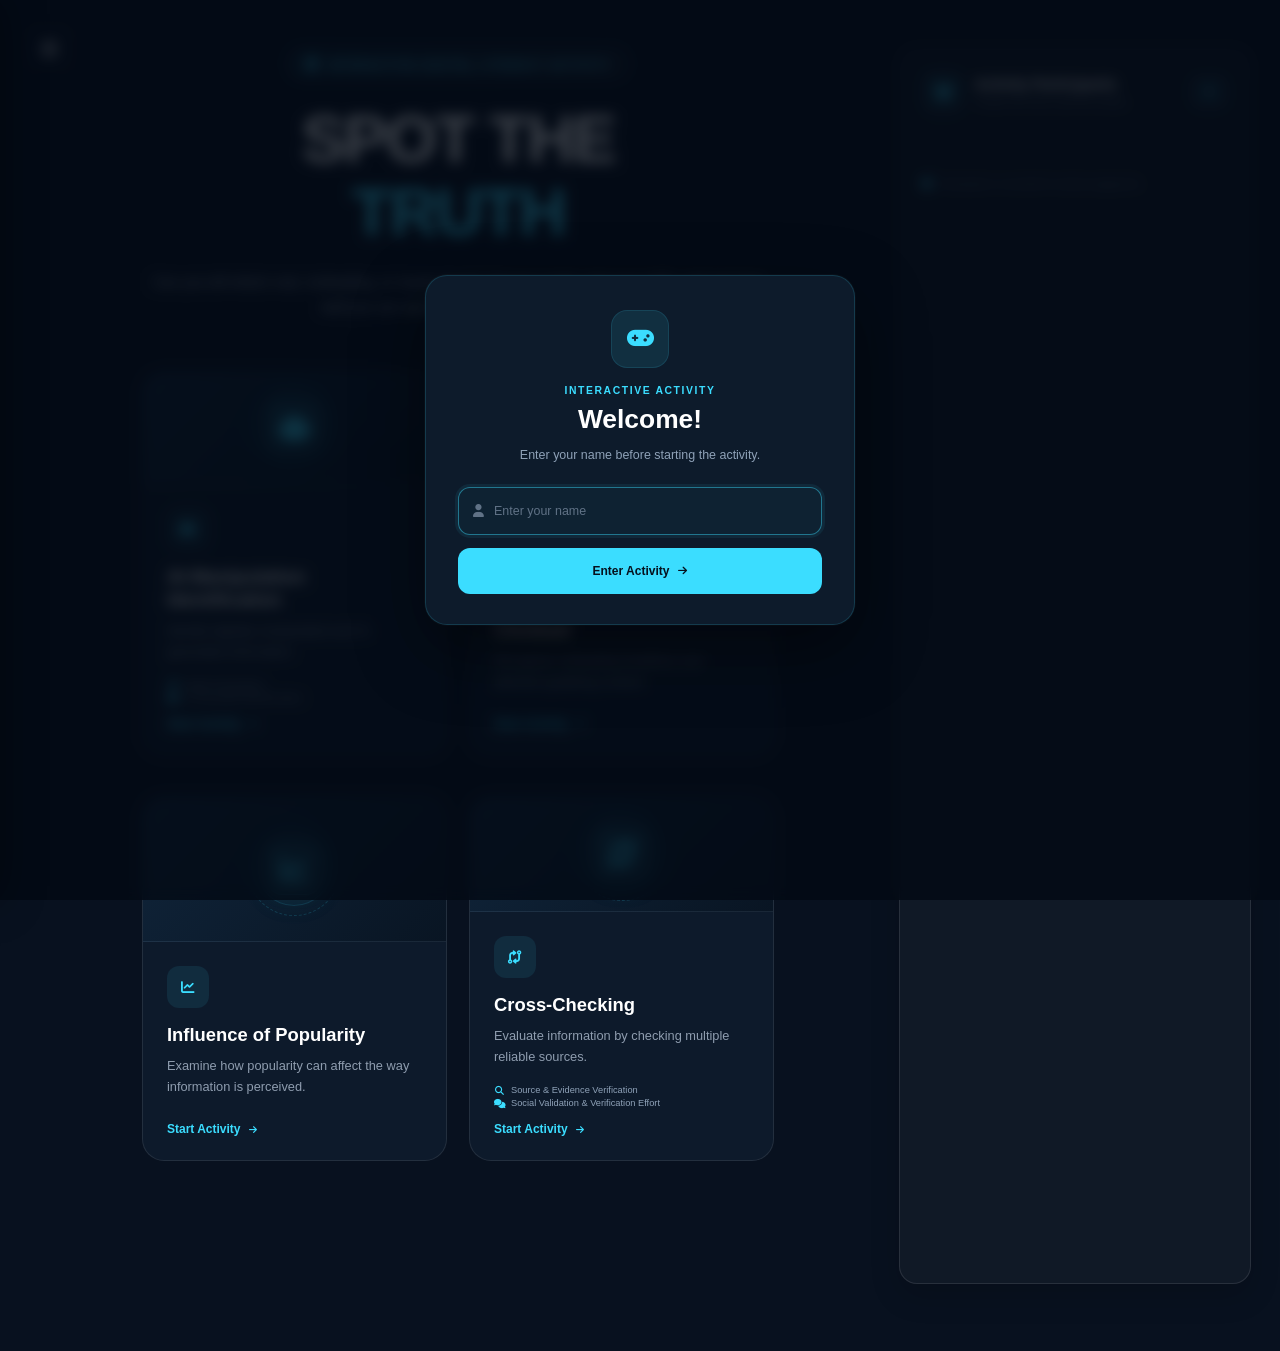
==== activity/act.html @ 18f83ac5 "response-act" ====
<!DOCTYPE html>
<html lang="en">

<head>

    <meta charset="UTF-8">

    <meta name="viewport" content="width=device-width, initial-scale=1.0">

    <title>Interactive Activities | Digital Literacy Hub</title>

    <!-- FONT AWESOME -->
    <link
        rel="stylesheet"
        href="https://cdnjs.cloudflare.com/ajax/libs/font-awesome/6.5.2/css/all.min.css"
    >

    <!-- ACTIVITY CSS -->
    <link rel="stylesheet" href="act.css">

</head>

<!-- HAMBURGER MENU BUTTON -->
<button

    class="floating-menu-btn"
    id="floatingMenuBtn"
    aria-label="Open navigation"
    type="button"
>
    <i class="fa-solid fa-bars"></i>
    
</button>

<div class="nav-overlay" id="navOverlay"></div>

<aside class="floating-nav" id="floatingNav">

    <div class="floating-nav-header">
        <div class="floating-nav-title">
            <i class="fa-solid fa-gamepad"></i>
            <span>Activity Menu</span>
        </div>

        <button class="floating-nav-close" id="floatingNavClose" aria-label="Close navigation">
            <i class="fa-solid fa-xmark"></i>
        </button>
    </div>

    <nav class="floating-nav-links">

        <a href="../index.html" class="floating-nav-item">
            <i class="fa-solid fa-house"></i>
            <span>Home</span>
        </a>

        <a href="../read & learn/rnl.html" class="floating-nav-item">
            <i class="fa-solid fa-book-open"></i>
            <span>Read &amp; Learn</span>
        </a>

        <a href="act.html" class="floating-nav-item active">
            <i class="fa-solid fa-gamepad"></i>
            <span>Activities</span>
        </a>

        <a href="../fact-check/fact.html" class="floating-nav-item">
            <i class="fa-solid fa-magnifying-glass"></i>
            <span>Fact Check</span>
        </a>

    </nav>

</aside>

<body>

    <!-- =====================================================
         ACTIVITY APP
    ====================================================== -->

    <main class="activity-app">


        <!-- =================================================
             OVERVIEW / TOPIC SELECTION
        ================================================== -->

        <section
            class="activity-screen overview-screen active"
            id="home"
        >

            <div class="overview-layout">


                <!-- =================================================
                     LEFT SIDE — ACTIVITY CONTENT
                ================================================== -->

                <div class="overview-content">


                    <!-- ACTIVITY BADGE -->

                    <div class="activity-badge">

                        <i class="fa-solid fa-bullseye"></i>

                        INTERACTIVE DIGITAL LITERACY ACTIVITY

                    </div>



                    <!-- TITLE -->

                    <h1>

                        SPOT THE
                        <span>TRUTH</span>

                    </h1>



                    <!-- DESCRIPTION -->

                    <p class="overview-description">

                        Can you tell what's real, misleading, or
                        manipulated? Choose a topic, test your skills,
                        and see how well you can spot misleading
                        digital content.

                    </p>


<!-- =================================================
     TOPIC CARDS
================================================== -->

<div class="topic-grid">


    <!-- =================================================
         AI — WITH TWO SUBTOPICS
    ================================================== -->

    <button
        class="topic-card"
        data-topic="ai"
        type="button"
    >

        <div class="topic-image">

            <i class="fa-solid fa-robot topic-main-icon"></i>

        </div>


        <div class="topic-card-content">


            <div class="topic-icon">

                <i class="fa-solid fa-robot"></i>

            </div>


            <h2>

                AI-Manipulation
                Identification

            </h2>


            <p>

                Identify digitally manipulated
                and AI-generated information.

            </p>


            <!-- AI SUBTOPICS -->

            <div class="topic-subtopics">

                <span>

                    <i class="fa-solid fa-wand-magic-sparkles"></i>

                    Digital Manipulation

                </span>


                <span>

                    <i class="fa-solid fa-robot"></i>

                    AI-Generated Misinformation

                </span>

            </div>


            <span class="start-topic">

                Start Activity

                <i class="fa-solid fa-arrow-right"></i>

            </span>


        </div>

    </button>



    <!-- =================================================
         CLICKBAIT
    ================================================== -->

    <button
        class="topic-card"
        data-topic="clickbait"
        type="button"
    >

        <div class="topic-image">

            <i class="fa-solid fa-bullhorn topic-main-icon"></i>

        </div>


        <div class="topic-card-content">


            <div class="topic-icon">

                <i class="fa-solid fa-bullhorn"></i>

            </div>


            <h2>

                Clickbait

            </h2>


            <p>

                Recognize misleading headlines
                and attention-grabbing content.

            </p>


            <span class="start-topic">

                Start Activity

                <i class="fa-solid fa-arrow-right"></i>

            </span>


        </div>

    </button>



    <!-- =================================================
         INFLUENCE OF POPULARITY
    ================================================== -->

    <button
        class="topic-card"
        data-topic="popularity"
        type="button"
    >

        <div class="topic-image">

            <i class="fa-solid fa-chart-line topic-main-icon"></i>

        </div>


        <div class="topic-card-content">


            <div class="topic-icon">

                <i class="fa-solid fa-chart-line"></i>

            </div>


            <h2>

                Influence of Popularity

            </h2>


            <p>

                Examine how popularity can affect
                the way information is perceived.

            </p>


            <span class="start-topic">

                Start Activity

                <i class="fa-solid fa-arrow-right"></i>

            </span>


        </div>

    </button>



    <!-- =================================================
         CROSS-CHECKING
    ================================================== -->

    <button
        class="topic-card"
        data-topic="cross"
        type="button"
    >

        <div class="topic-image">

            <i class="fa-solid fa-code-compare topic-main-icon"></i>

        </div>


        <div class="topic-card-content">


            <div class="topic-icon">

                <i class="fa-solid fa-code-compare"></i>

            </div>


            <h2>

                Cross-Checking

            </h2>


            <p>

                Evaluate information by checking
                multiple reliable sources.

            </p>

            <!-- CROSS-CHECKING SUBTOPICS -->

             <div class="topic-subtopics">

            <span>

             <i class="fa-solid fa-magnifying-glass"></i>

             Source & Evidence Verification

            </span>

    <span>

        <i class="fa-solid fa-comments"></i>

        Social Validation & Verification Effort

    </span>

</div>


            <span class="start-topic">

                Start Activity

                <i class="fa-solid fa-arrow-right"></i>

            </span>


        </div>

    </button>


</div>

</div>



                <!-- =================================================
                     RIGHT SIDE — ACTIVITY PARTICIPANTS
                ================================================== -->

                <aside class="participants-panel">


                    <!-- PANEL HEADER -->

                    <div class="participants-header">


                        <div class="participants-title">


                            <div class="participants-icon">

                                <i class="fa-solid fa-users"></i>

                            </div>


                            <div>

                                <h2>

                                    Activity Participants

                                </h2>


                                <p>

                                    People who have used this activity

                                </p>

                            </div>


                        </div>



                        <!-- PARTICIPANT COUNT -->

                        <span
                            class="participants-count"
                            id="participantCount"
                        >

                            0

                        </span>


                    </div>



                    <!-- =================================================
                         PARTICIPANT LIST
                    ================================================== -->

                    <div
                        class="participants-list"
                        id="participantsList"
                    >

                        <!--
                            JavaScript will insert actual
                            participants here.
                        -->

                        <div class="participant-item">

                            <div class="participant-avatar">

                                <i class="fa-solid fa-user"></i>

                            </div>


                            <div class="participant-info">

                                <strong>

                                    No participants yet

                                </strong>


                                <span>

                                    Be the first to join.

                                </span>

                            </div>

                        </div>

                    </div>



                    <!-- =================================================
                         PARTICIPANT FOOTER
                    ================================================== -->

                    <div class="participants-footer">

                        <i class="fa-solid fa-circle-info"></i>

                        <span>

                            Participation is recorded for
                            activity engagement.

                        </span>

                    </div>


                </aside>


            </div>

        </section>



        <!-- =================================================
             ACTIVITY QUESTION SCREEN
        ================================================== -->

        <section
            class="activity-screen question-screen"
            id="questionScreen"
        >

            <div class="question-container">


                <!-- =================================================
                     TOP BAR
                ================================================== -->

                <div class="question-topbar">


                    <button
                        class="back-button"
                        id="backToTopics"
                        type="button"
                    >

                        <i class="fa-solid fa-arrow-left"></i>

                        Topics

                    </button>


                    <div class="progress-info">


                        <span id="topicTitle">

                            Topic

                        </span>


                        <span id="questionNumber">

                            Question 1 of 5

                        </span>


                    </div>


                </div>



                <!-- =================================================
                     PROGRESS BAR
                ================================================== -->

                <div class="progress-bar">

                    <div
                        class="progress-fill"
                        id="progressFill"
                    ></div>

                </div>



                <!-- =================================================
                     QUESTION CARD
                ================================================== -->

                <div class="question-card">


                    <!-- =================================================
                         QUESTION IMAGE
                    ================================================== -->

                    <div class="question-image">

                        <!--
                            JavaScript will control this image.

                            The image will change depending
                            on the current question.
                        -->

                        <img
                            id="questionImage"
                            src=""
                            alt="Activity question image"
                            style="display: none;"
                        >

                    </div>



                    <!-- =================================================
                         QUESTION CONTENT
                    ================================================== -->

                    <div class="question-content">


                        <span class="question-label">

                            QUESTION

                        </span>


                        <h2 id="questionText">

                            Question goes here.

                        </h2>



                        <!--
                            JavaScript will insert the
                            helper instruction here.
                        -->



                        <!-- =================================================
                             CHOICES
                        ================================================== -->

                        <div
                            class="choices"
                            id="choicesContainer"
                        >

                            <!--
                                JAVASCRIPT WILL INSERT
                                THE CHOICES HERE.
                            -->

                        </div>



                        <!-- =================================================
                             ANSWER FEEDBACK
                        ================================================== -->

                        <div
                            class="answer-feedback"
                            id="answerFeedback"
                        >


                            <div class="feedback-icon">

                                <i class="fa-solid fa-check"></i>

                            </div>


                            <div>

                                <strong id="feedbackTitle">

                                    Correct!

                                </strong>


                                <p id="feedbackText">

                                    Explanation goes here.

                                </p>

                            </div>


                        </div>



                        <!-- =================================================
                             NEXT BUTTON
                        ================================================== -->

                        <button
                            class="next-button"
                            id="nextButton"
                            type="button"
                            disabled
                        >

                            <span>

                                Next

                            </span>


                            <i class="fa-solid fa-arrow-right"></i>

                        </button>


                    </div>

                </div>


            </div>

        </section>



        <!-- =================================================
             COMPLETION SCREEN
        ================================================== -->

        <section
            class="activity-screen result-screen"
            id="resultScreen"
        >

            <div class="result-card">


                <!-- COMPLETION ICON -->

                <div class="result-icon">

                    <i class="fa-solid fa-circle-check"></i>

                </div>


                <span class="result-label">

                    ACTIVITY COMPLETE

                </span>


                <h1>

                    Great Job!

                </h1>


                <p>

                    You have completed this activity.

                </p>



                <!-- =================================================
                     SCORE
                ================================================== -->

                <div class="score-box">

                    <span>

                        YOUR SCORE

                    </span>


                    <strong id="finalScore">

                        0 / 0

                    </strong>

                </div>



                <!-- =================================================
                     RESULT ACTIONS
                ================================================== -->

                <div class="result-actions">


                    <button
                        class="result-button secondary"
                        id="retryButton"
                        type="button"
                    >

                        <i class="fa-solid fa-rotate-right"></i>

                        Try Again

                    </button>


                    <button
                        class="result-button primary"
                        id="topicsButton"
                        type="button"
                    >

                        <i class="fa-solid fa-layer-group"></i>

                        Back to Topics

                    </button>


                </div>


            </div>

        </section>


    </main>

</body>


    <!-- ACTIVITY JAVASCRIPT -->

    <script src="act.js"></script>

</body>

</html>
---- activity/act.css ----
/* ==========================================================
   ACTIVITY PAGE
   GAMING / INTERACTIVE STYLE
========================================================== */


/* ==========================================================
   UNIVERSAL
========================================================== */

* {
    margin: 0;
    padding: 0;
    box-sizing: border-box;
}


html {
    scroll-behavior: smooth;
}


body {

    font-family: "Plus Jakarta Sans", sans-serif;

    /* USE YOUR WEBSITE'S UNIVERSAL BACKGROUND HERE */
    background: #08111f;

    color: #ffffff;

    min-height: 100vh;

    overflow-x: hidden;

}


/* ==========================================================
   ACTIVITY APP
========================================================== */

.activity-app {
    width: 100%;
    min-height: 100vh;
    position: relative;
}

.activity-screen {
    display: none;
    width: 100%;
    min-height: 100vh;
}

.activity-screen.active {
    display: block;
}


/* ==========================================================
   OVERVIEW
========================================================== */

.overview-screen {

    width: 100%;

    padding: 40px 4% 75px;

    display: none;

    align-items: flex-start;

    justify-content: center;

}

.overview-screen.active {

    display: flex;

}


/* ==========================================================
   OVERVIEW LAYOUT
========================================================== */

.overview-layout {

    width: 100%;

    max-width: 1380px;

    margin: 0 auto;

    display: grid;

    grid-template-columns: minmax(0, 1fr) 370px;

    align-items: start;

    column-gap: 34px;

}


/* ==========================================================
   OVERVIEW CONTENT — LEFT
========================================================== */

.overview-content {

    width: 100%;

    padding: 8px 15px 0;

    text-align: center;

    transform: translateX(20px);

}


/* ==========================================================
   BADGE
========================================================== */

.activity-badge {

    display: inline-flex;

    align-items: center;

    justify-content: center;

    gap: 9px;

    padding: 9px 17px;

    margin-bottom: 25px;

    border: 1px solid rgba(59,221,255,.18);

    border-radius: 30px;

    background:
        linear-gradient(
            135deg,
            rgba(59,221,255,.08),
            rgba(255,255,255,.035)
        );

    color: #3bddff;

    font-size: .68rem;

    font-weight: 700;

    letter-spacing: 1.5px;

    box-shadow:
        0 8px 25px rgba(0,0,0,.10);

    /* static only */
    transition: none;

}


/* ==========================================================
   BADGE ICON
========================================================== */

.activity-badge i {

    font-size: .82rem;

    transition: none;

}


/* ==========================================================
   OVERVIEW TITLE
========================================================== */

.overview-content h1 {

    position: relative;

    margin: 0 auto 23px;

    max-width: 850px;

    font-size: clamp(3rem, 5.2vw, 4.5rem);

    line-height: 1.02;

    letter-spacing: -2.5px;

    font-weight: 800;

    text-align: center;

    color: #ffffff;

    cursor: default;

    /* static only */
    transition: none;

}


/* ==========================================================
   TITLE HIGHLIGHT
========================================================== */

.overview-content h1 span {

    display: block;

    margin-top: 5px;

    color: #3bddff;

    /* static only */
    transition: none;

}


/* ==========================================================
   DESCRIPTION
========================================================== */

.overview-description {

    max-width: 650px;

    margin: 0 auto 36px;

    padding: 0 10px;

    color: #aeb9c8;

    font-size: .88rem;

    line-height: 1.8;

    text-align: center;

}


/* ==========================================================
   TOPIC AREA SPACING
========================================================== */

.topic-grid {
    margin-top: 4px;
}


/* ==========================================================
   PARTICIPANTS PANEL SPACING
========================================================== */

.participants-panel {
    margin-top: 8px;
}


/* ==========================================================
   TOPIC GRID
========================================================== */

.topic-grid {
    width: 85%;

    margin: 0 auto;

    display: grid;

    grid-template-columns: repeat(2, minmax(0, 1fr));

    grid-auto-rows: max-content;

    row-gap: 8px;
    column-gap: 12px;

    text-align: left;

    align-items: start;
}


/* ==========================================================
   TOPIC CARD
========================================================== */

.topic-card {
    width: 100%;

    min-width: 0;

    height: 85%;

    padding: 0;

    display: flex;

    flex-direction: column;

    border: 1px solid rgba(255,255,255,.10);

    border-radius: 14px;

    overflow: hidden;

    background: #0d1b2b;

    color: #ffffff;

    text-align: left;

    cursor: pointer;

    transition:
        transform .25s ease,
        border-color .25s ease,
        box-shadow .25s ease;
}


/* ==========================================================
   MOVE SECOND ROW OF TOPIC CARDS UP
========================================================== */

.topic-card:nth-child(3),
.topic-card:nth-child(4) {
    transform: translateY(-50px);
}


/* ==========================================================
   TOPIC CARD HOVER
========================================================== */

.topic-card:hover {
    transform: translateY(-4px);

    border-color: rgba(59,221,255,.35);

    box-shadow:
        0 14px 30px rgba(0,0,0,.22);
}


/* ==========================================================
   SECOND ROW HOVER
   Keeps the -50px position + same 4px hover lift
========================================================== */

.topic-card:nth-child(3):hover,
.topic-card:nth-child(4):hover {
    transform: translateY(-54px);

    border-color: rgba(59,221,255,.35);

    box-shadow:
        0 14px 30px rgba(0,0,0,.22);
}


/* ==========================================================
   INTERACTIVE TOPIC ICON AREA
========================================================== */

.topic-image {
    width: 100%;
    height: 105px;

    display: flex;

    align-items: center;
    
    justify-content: center;

    position: relative;

    background:
        radial-gradient(
            circle at center,
            rgba(59,221,255,.10),
            transparent 65%
        ),
        #102337;

    border-bottom: 1px solid rgba(255,255,255,.06);

    overflow: hidden;
}


/* ==========================================================
   DECORATIVE GLOW CIRCLE
========================================================== */

.topic-image::before {
    content: "";

    position: absolute;

    width: 72px;
    height: 72px;

    border-radius: 50%;

    background: rgba(59,221,255,.06);

    border: 1px solid rgba(59,221,255,.12);

    box-shadow:
        0 0 25px rgba(59,221,255,.08);

    transition:
        transform .35s ease,
        background .35s ease,
        box-shadow .35s ease;
}


/* ==========================================================
   DECORATIVE RING
========================================================== */

.topic-image::after {
    content: "";

    position: absolute;

    width: 92px;
    height: 92px;

    border-radius: 50%;

    border: 1px dashed rgba(59,221,255,.16);

    transform: rotate(0deg);

    transition:
        transform .5s ease,
        border-color .3s ease;
}


/* ==========================================================
   MAIN ICON
========================================================== */

.topic-main-icon {
    position: relative;

    z-index: 2;

    width: 52px;
    height: 52px;

    display: flex !important;

    align-items: center;
    justify-content: center;

    border-radius: 14px;

    background:
        linear-gradient(
            145deg,
            rgba(59,221,255,.16),
            rgba(59,221,255,.05)
        );

    border: 1px solid rgba(59,221,255,.18);

    color: #3bddff;

    font-size: 1.65rem;

    box-shadow:
        0 8px 20px rgba(0,0,0,.18),
        0 0 18px rgba(59,221,255,.08);

    transition:
        transform .35s ease,
        box-shadow .35s ease,
        background .35s ease;
}


/* ==========================================================
   HOVER EFFECT
========================================================== */

.topic-card:hover .topic-image::before {
    transform: scale(1.18);

    background: rgba(59,221,255,.10);

    box-shadow:
        0 0 35px rgba(59,221,255,.12);
}


.topic-card:hover .topic-image::after {
    transform: rotate(35deg) scale(1.08);

    border-color: rgba(59,221,255,.28);
}


.topic-card:hover .topic-main-icon {
    transform: translateY(-3px) scale(1.08);

    background:
        linear-gradient(
            145deg,
            rgba(59,221,255,.25),
            rgba(59,221,255,.08)
        );

    box-shadow:
        0 10px 25px rgba(0,0,0,.22),
        0 0 25px rgba(59,221,255,.18);
}


/* ==========================================================
   SUBTLE ICON ANIMATION
========================================================== */

.topic-card:hover .topic-main-icon {
    animation: topicIconFloat 1.5s ease-in-out infinite;
}


@keyframes topicIconFloat {

    0%,
    100% {
        transform: translateY(-2px) scale(1.08);
    }

    50% {
        transform: translateY(-6px) scale(1.1);
    }

}


/* ==========================================================
   TOPIC TITLE
========================================================== */

.topic-card h2 {
    margin: 0 0 5px;

    font-size: .84rem;

    line-height: 1.25;

    font-weight: 700;

    color: #ffffff;
}


/* ==========================================================
   TOPIC DESCRIPTION
========================================================== */

.topic-card p {
    margin: 0;

    color: #8fa2b8;

    font-size: .65rem;

    line-height: 1.4;
}


/* ==========================================================
   AI SUBTOPICS
========================================================== */

.topic-subtopics {
    display: flex;

    flex-direction: column;

    gap: 3px;

    margin-top: 7px;

    margin-bottom: 7px;
}

.topic-subtopics span {
    display: flex;

    align-items: center;

    gap: 5px;

    color: #8fa2b8;

    font-size: .58rem;
}

.topic-subtopics i {
    width: 12px;

    color: #3bddff;

    text-align: center;
}


/* ==========================================================
   START ACTIVITY
========================================================== */

.start-topic {
    display: inline-flex;

    align-items: center;

    gap: 5px;

    margin-top: auto;

    padding-top: 7px;

    color: #3bddff;

    font-size: .61rem;

    font-weight: 700;

    transition: gap .2s ease;
}

.topic-card:hover .start-topic {
    gap: 8px;
}

.start-topic i {
    font-size: .57rem;
}


/* ==========================================================
   PARTICIPANTS PANEL — RIGHT
========================================================== */

.participants-panel {

    width: calc(100% - 18px);

    min-height: 100%;

    height: 100%;

    padding: 22px;

    margin-left: 40px;

    background: rgba(255,255,255,.035);

    border: 1px solid rgba(255,255,255,.10);

    border-radius: 18px;

    box-shadow:
        0 12px 30px rgba(0,0,0,.16);

    position: sticky;

    top: 25px;

}


/* ==========================================================
   PARTICIPANTS HEADER
========================================================== */

.participants-header {

    display: flex;

    align-items: center;

    justify-content: space-between;

    gap: 12px;

    padding-bottom: 16px;

    border-bottom: 1px solid rgba(255,255,255,.08);

}


.participants-title {

    display: flex;

    align-items: center;

    gap: 11px;

    min-width: 0;

}


.participants-icon {

    width: 42px;

    height: 42px;

    display: flex;

    align-items: center;

    justify-content: center;

    flex-shrink: 0;

    border-radius: 11px;

    background: rgba(59,221,255,.10);

    color: #3bddff;

    font-size: .95rem;

}


.participants-title h2 {

    margin: 0 0 3px;

    color: #ffffff;

    font-size: .92rem;

    font-weight: 700;

}


.participants-title p {

    margin: 0;

    color: #718096;

    font-size: .62rem;

    line-height: 1.4;

}


/* ==========================================================
   PARTICIPANT COUNT
========================================================== */

.participants-count {

    min-width: 38px;

    height: 34px;

    padding: 0 9px;

    display: flex;

    align-items: center;

    justify-content: center;

    flex-shrink: 0;

    border-radius: 9px;

    background: rgba(59,221,255,.09);

    color: #3bddff;

    font-size: .76rem;

    font-weight: 700;

}


/* ==========================================================
   PARTICIPANT LIST
========================================================== */

.participants-list {

    display: flex;

    flex-direction: column;

    gap: 9px;

    padding: 16px 0;

}


/* ==========================================================
   PARTICIPANT ITEM
========================================================== */

.participant-item {

    display: flex;

    align-items: center;

    gap: 11px;

    padding: 11px;

    border-radius: 11px;

    background: rgba(255,255,255,.035);

    border: 1px solid rgba(255,255,255,.055);

    transition:
        background .2s ease,
        border-color .2s ease;

}


.participant-item:hover {

    background: rgba(59,221,255,.055);

    border-color: rgba(59,221,255,.15);

}


/* ==========================================================
   PARTICIPANT AVATAR
========================================================== */

.participant-avatar {

    width: 36px;

    height: 36px;

    display: flex;

    align-items: center;

    justify-content: center;

    flex-shrink: 0;

    border-radius: 50%;

    background: rgba(255,255,255,.07);

    color: #9aa9bb;

    font-size: .72rem;

}


/* ==========================================================
   PARTICIPANT INFO
========================================================== */

.participant-info {

    display: flex;

    flex-direction: column;

    gap: 2px;

    min-width: 0;

}


.participant-info strong {

    color: #ffffff;

    font-size: .73rem;

    font-weight: 600;

}


.participant-info span {

    color: #718096;

    font-size: .60rem;

}


/* ==========================================================
   PARTICIPANTS FOOTER
========================================================== */

.participants-footer {

    display: flex;

    align-items: flex-start;

    gap: 8px;

    padding-top: 14px;

    border-top: 1px solid rgba(255,255,255,.08);

    color: #68788b;

    font-size: .59rem;

    line-height: 1.5;

}


.participants-footer i {

    color: #3bddff;

    margin-top: 2px;

    flex-shrink: 0;

}

/* ==========================================================
   NAME ENTRY MODAL
========================================================== */

.name-entry-modal {

    position: fixed;

    inset: 0;

    z-index: 9999;

    display: flex;

    align-items: center;

    justify-content: center;

    padding: 20px;

    background: rgba(3, 10, 20, .78);

    backdrop-filter: blur(7px);

    -webkit-backdrop-filter: blur(7px);

    opacity: 1;

    visibility: visible;

    transition:
        opacity .25s ease,
        visibility .25s ease;
}


/* ==========================================================
   MODAL HIDE ANIMATION
========================================================== */

.name-entry-modal.hide {

    opacity: 0;

    visibility: hidden;

}


/* ==========================================================
   NAME ENTRY BOX
========================================================== */

.name-entry-box {

    width: 100%;

    max-width: 430px;

    padding: 34px 32px 30px;

    background: #0d1b2b;

    border: 1px solid rgba(59,221,255,.16);

    border-radius: 22px;

    box-shadow:
        0 25px 70px rgba(0,0,0,.45),
        0 0 0 1px rgba(255,255,255,.025);

    text-align: center;

    transform: translateY(0);

    animation: nameModalIn .3s ease;

}


/* ==========================================================
   MODAL ENTRANCE
========================================================== */

@keyframes nameModalIn {

    from {

        opacity: 0;

        transform: translateY(15px) scale(.97);

    }

    to {

        opacity: 1;

        transform: translateY(0) scale(1);

    }

}


/* ==========================================================
   MODAL ICON
========================================================== */

.name-entry-icon {

    width: 58px;

    height: 58px;

    margin: 0 auto 17px;

    display: flex;

    align-items: center;

    justify-content: center;

    border-radius: 16px;

    background: rgba(59,221,255,.10);

    border: 1px solid rgba(59,221,255,.12);

    color: #3bddff;

    font-size: 1.35rem;

}


/* ==========================================================
   MODAL LABEL
========================================================== */

.name-entry-label {

    display: block;

    margin-bottom: 8px;

    color: #3bddff;

    font-size: .65rem;

    font-weight: 700;

    letter-spacing: 1.6px;

}


/* ==========================================================
   MODAL TITLE
========================================================== */

.name-entry-box h2 {

    margin: 0 0 9px;

    color: #ffffff;

    font-size: 1.65rem;

    line-height: 1.2;

    font-weight: 800;

}


/* ==========================================================
   MODAL DESCRIPTION
========================================================== */

.name-entry-box p {

    max-width: 320px;

    margin: 0 auto 22px;

    color: #8fa2b8;

    font-size: .78rem;

    line-height: 1.65;

}


/* ==========================================================
   NAME INPUT
========================================================== */

.name-input-wrapper {

    width: 100%;

    display: flex;

    align-items: center;

    gap: 10px;

    padding: 0 14px;

    margin-bottom: 13px;

    background: rgba(255,255,255,.045);

    border: 1px solid rgba(255,255,255,.10);

    border-radius: 12px;

    transition:
        border-color .2s ease,
        background .2s ease,
        box-shadow .2s ease;
}


.name-input-wrapper:focus-within {

    border-color: rgba(59,221,255,.45);

    background: rgba(59,221,255,.035);

    box-shadow:
        0 0 0 3px rgba(59,221,255,.07);

}


.name-input-wrapper i {

    flex-shrink: 0;

    color: #607286;

    font-size: .78rem;

}


.name-input-wrapper input {

    width: 100%;

    height: 46px;

    padding: 0;

    border: none;

    outline: none;

    background: transparent;

    color: #ffffff;

    font-family: inherit;

    font-size: .78rem;

}


.name-input-wrapper input::placeholder {

    color: #607286;

}


.name-input-wrapper input.input-error {

    color: #ff6b6b;

}


/* ==========================================================
   ENTER ACTIVITY BUTTON
========================================================== */

.name-entry-button {

    width: 100%;

    height: 46px;

    display: flex;

    align-items: center;

    justify-content: center;

    gap: 9px;

    border: none;

    border-radius: 12px;

    background: #3bddff;

    color: #06111d;

    font-family: inherit;

    font-size: .75rem;

    font-weight: 800;

    cursor: pointer;

    transition:
        transform .2s ease,
        background .2s ease,
        box-shadow .2s ease;
}


.name-entry-button:hover {

    background: #63e5ff;

    transform: translateY(-2px);

    box-shadow:
        0 8px 22px rgba(59,221,255,.18);

}


.name-entry-button:active {

    transform: translateY(0);

}


.name-entry-button i {

    font-size: .65rem;

}




/* ==========================================================
   TOPIC GRID
========================================================== */

.topic-grid {

    display: grid;

    grid-template-columns: repeat(2, 1fr);

    gap: 22px;

    margin-top: 50px;

    text-align: left;

}


/* ==========================================================
   TOPIC CARD
========================================================== */

.topic-card {

    border: 1px solid rgba(255,255,255,.09);

    background: #0d1a2b;

    border-radius: 22px;

    overflow: hidden;

    padding: 0;

    cursor: pointer;

    text-align: left;

    color: #ffffff;

    transition:
        transform .3s ease,
        border-color .3s ease,
        box-shadow .3s ease;

}


.topic-card:hover {

    transform: translateY(-7px);

    border-color: rgba(59,221,255,.55);

    box-shadow: 0 18px 40px rgba(0,0,0,.3);

}


/* ==========================================================
   TOPIC IMAGE
========================================================== */

.topic-image {

    width: 100%;

    height: 180px;

    background:
        linear-gradient(
            135deg,
            #10253b,
            #091523
        );

    display: flex;

    align-items: center;

    justify-content: center;

    overflow: hidden;

}


.image-placeholder {

    display: flex;

    flex-direction: column;

    align-items: center;

    justify-content: center;

    gap: 7px;

    color: rgba(255,255,255,.25);

    font-size: 2rem;

}


.image-placeholder small {

    font-size: .65rem;

    letter-spacing: .5px;

}


/* ==========================================================
   TOPIC CONTENT
========================================================== */

.topic-card-content {

    padding: 24px;

}


.topic-icon {

    width: 42px;

    height: 42px;

    display: flex;

    align-items: center;

    justify-content: center;

    border-radius: 12px;

    background: rgba(59,221,255,.09);

    color: #3bddff;

    margin-bottom: 15px;

}


.topic-card h2 {

    font-size: 1.15rem;

    margin-bottom: 9px;

}


.topic-card p {

    color: #8f9daf;

    font-size: .8rem;

    line-height: 1.65;

    margin-bottom: 18px;

}


.start-topic {

    display: flex;

    align-items: center;

    gap: 8px;

    color: #3bddff;

    font-size: .75rem;

    font-weight: 700;

}


.start-topic i {

    transition: transform .2s ease;

}


.topic-card:hover .start-topic i {

    transform: translateX(5px);

}


/* ==========================================================
   QUESTION SCREEN
========================================================== */

.question-screen {

    padding: 50px 6%;

}


.question-container {

    width: 100%;

    max-width: 1000px;

    margin: auto;

}


/* ==========================================================
   TOP BAR
========================================================== */

.question-topbar {

    display: flex;

    align-items: center;

    justify-content: space-between;

    gap: 20px;

    margin-bottom: 15px;

}


.back-button {

    border: 0;

    background: transparent;

    color: #9ba8b8;

    cursor: pointer;

    display: flex;

    align-items: center;

    gap: 8px;

    font-size: .8rem;

}


.back-button:hover {

    color: #ffffff;

}


.progress-info {

    display: flex;

    align-items: center;

    gap: 15px;

    color: #8f9daf;

    font-size: .75rem;

}


#topicTitle {

    color: #3bddff;

    font-weight: 700;

}


/* ==========================================================
   PROGRESS BAR
========================================================== */

.progress-bar {

    width: 100%;

    height: 5px;

    border-radius: 10px;

    background: rgba(255,255,255,.08);

    overflow: hidden;

    margin-bottom: 30px;

}


.progress-fill {

    width: 0%;

    height: 100%;

    background: #3bddff;

    transition: width .3s ease;

}


/* ==========================================================
   QUESTION CARD
========================================================== */

.question-card {

    width: 100%;

    max-width: 1100px;

    margin: 0 auto;

    background: #0d1b2b;

    border: 1px solid rgba(255,255,255,.10);

    border-radius: 24px;

    overflow: hidden;

    box-shadow:
        0 15px 40px rgba(0,0,0,.18);
}


/* ==========================================================
   QUESTION IMAGE
========================================================== */

.question-image {

    width: 100%;

    min-height: 360px;

    display: flex;

    align-items: center;

    justify-content: center;

    padding: 0;

    background: #081625;

    overflow: hidden;
}


/* ACTUAL QUESTION IMAGE */

.question-image img {

    width: 100%;

    height: 360px;

    display: block;

    object-fit: contain;

    object-position: center;

    background: #081625;
}


/* ==========================================================
   QUESTION CONTENT
========================================================== */

.question-content {

    padding: 30px 32px 32px;
}


/* ==========================================================
   QUESTION TEXT
========================================================== */

.question-text,
.question-content h2 {

    margin: 8px 0 10px;

    font-size: 1.35rem;

    line-height: 1.4;

    color: #ffffff;
}


/* ==========================================================
   QUESTION INSTRUCTION
========================================================== */

.question-instruction {

    margin: 0 0 20px;

    color: #8fa2b8;

    font-size: .85rem;

    line-height: 1.5;
}


/* ==========================================================
   CHOICES
========================================================== */

.choices {

    display: flex;

    flex-direction: column;

    gap: 12px;

    width: 100%;
}


/* ==========================================================
   CHOICE BUTTON
========================================================== */

.choice-button {

    width: 100%;

    min-height: 62px;

    padding: 14px 18px;

    display: flex;

    align-items: center;

    gap: 14px;

    border: 1px solid rgba(255,255,255,.10);

    border-radius: 14px;

    background: #172638;

    color: #ffffff;

    font-family: inherit;

    font-size: .82rem;

    line-height: 1.45;

    text-align: left;

    cursor: pointer;

    transition:
        background .2s ease,
        border-color .2s ease,
        transform .2s ease;

}


/* ==========================================================
   CHOICE HOVER
========================================================== */

.choice-button:hover:not(.disabled) {

    transform: translateY(-2px);

    border-color: rgba(59,221,255,.35);

    background: #1b3045;
}


/* ==========================================================
   CHOICE LETTER
========================================================== */

.choice-letter {

    flex-shrink: 0;

    width: 38px;

    height: 38px;

    display: flex;

    align-items: center;

    justify-content: center;

    border-radius: 9px;

    background: rgba(59,221,255,.12);

    color: #3bddff;

    font-size: .85rem;

    font-weight: 800;

}


/* ==========================================================
   CORRECT ANSWER
========================================================== */

.choice-button.correct {

    background: rgba(34, 197, 94, .16);

    border-color: rgba(34, 197, 94, .65);

    color: #ffffff;
}


.choice-button.correct .choice-letter {

    background: rgba(34, 197, 94, .22);

    color: #4ade80;
}


/* ==========================================================
   WRONG ANSWER
========================================================== */

.choice-button.wrong {

    background: rgba(239, 68, 68, .16);

    border-color: rgba(239, 68, 68, .65);

    color: #ffffff;
}


.choice-button.wrong .choice-letter {

    background: rgba(239, 68, 68, .22);

    color: #f87171;
}


/* ==========================================================
   DISABLED CHOICES
========================================================== */

.choice-button.disabled {

    cursor: not-allowed;

    transform: none;
}


/* ==========================================================
   ANSWER FEEDBACK
========================================================== */

.answer-feedback {

    margin-top: 20px;

    display: none;
}


.answer-feedback.show {

    display: flex;

    align-items: flex-start;

    gap: 12px;

    padding: 16px 18px;

    border-radius: 12px;

    background: rgba(34, 197, 94, .10);

    border: 1px solid rgba(34, 197, 94, .25);

    color: #ffffff;
}


/* ==========================================================
   WRONG ANSWER FEEDBACK
========================================================== */

.answer-feedback.wrong {

    background: rgba(239, 68, 68, .10);

    border-color: rgba(239, 68, 68, .25);
}


/* ==========================================================
   FEEDBACK ICON
========================================================== */

.feedback-icon {

    flex-shrink: 0;

    width: 34px;

    height: 34px;

    display: flex;

    align-items: center;

    justify-content: center;

    border-radius: 50%;

    background: rgba(34, 197, 94, .18);

    color: #4ade80;
}


.answer-feedback.wrong .feedback-icon {

    background: rgba(239, 68, 68, .18);

    color: #f87171;
}


/* ==========================================================
   FEEDBACK TEXT
========================================================== */

.answer-feedback strong {

    display: block;

    margin-bottom: 4px;

    font-size: .9rem;

    color: #4ade80;
}


.answer-feedback.wrong strong {

    color: #f87171;
}


.answer-feedback p {

    margin: 0;

    color: #a9b8c8;

    font-size: .78rem;

    line-height: 1.55;
}


/* ==========================================================
   NEXT BUTTON
========================================================== */

.next-button {

    margin-top: 20px;

    width: 100%;

    min-height: 52px;

    border: 0;

    border-radius: 12px;

    padding: 14px;

    background: #3bddff;

    color: #06121e;

    font-family: inherit;

    font-size: .8rem;

    font-weight: 800;

    cursor: pointer;

    display: flex;

    align-items: center;

    justify-content: center;

    gap: 8px;

    transition: .2s ease;

}


.next-button:hover:not(:disabled) {

    transform: translateY(-2px);

    background: #64e5ff;

}


.next-button:disabled {

    opacity: .35;

    cursor: not-allowed;

}



/* ==========================================================
   RESULT SCREEN
========================================================== */

.result-screen {

    display: none;

    align-items: center;

    justify-content: center;

    padding: 55px 30px 70px;

}


.result-screen.active {

    display: flex;

}


/* ==========================================================
   RESULT CARD
========================================================== */

.result-card {

    width: 100%;

    max-width: 500px;

    text-align: center;

    background: #0d1a2b;

    border: 1px solid rgba(255,255,255,.09);

    border-radius: 25px;

    padding: 55px 38px 40px;

}


/* ==========================================================
   RESULT ICON
========================================================== */

.result-icon {

    width: 75px;

    height: 75px;

    margin: 0 auto 24px;

    border-radius: 20px;

    display: flex;

    align-items: center;

    justify-content: center;

    background: rgba(59,221,255,.1);

    color: #3bddff;

    font-size: 2rem;

}


/* ==========================================================
   RESULT LABEL
========================================================== */

.result-label {

    display: block;

    color: #3bddff;

    font-size: .65rem;

    font-weight: 800;

    letter-spacing: 2px;

    margin-bottom: 10px;

}


/* ==========================================================
   RESULT TITLE
========================================================== */

.result-card h1 {

    font-size: 2.3rem;

    line-height: 1.1;

    margin: 0 0 14px;

}


/* ==========================================================
   RESULT DESCRIPTION
========================================================== */

.result-card > p {

    color: #8f9daf;

    font-size: .82rem;

    line-height: 1.7;

    margin: 0 auto 28px;

    max-width: 380px;

}


/* ==========================================================
   SCORE
========================================================== */

.score-box {

    margin: 0 auto 30px;

    padding: 22px 20px;

    border-radius: 15px;

    background: rgba(255,255,255,.04);

}


/* SCORE LABEL */

.score-box span {

    display: block;

    color: #8f9daf;

    font-size: .65rem;

    letter-spacing: 1.5px;

    margin-bottom: 9px;

}


/* SCORE NUMBER */

.score-box strong {

    display: block;

    font-size: 2.5rem;

    line-height: 1;

    color: #3bddff;

}


/* ==========================================================
   RESULT BUTTONS
========================================================== */

.result-actions {

    display: flex;

    gap: 12px;

    margin-top: 4px;

}


/* ==========================================================
   RESULT BUTTON
========================================================== */

.result-button {

    flex: 1;

    padding: 14px 13px;

    border-radius: 11px;

    font-family: inherit;

    font-size: .75rem;

    font-weight: 700;

    cursor: pointer;

    display: flex;

    align-items: center;

    justify-content: center;

    gap: 7px;

    transition: .2s ease;

}


/* ==========================================================
   PRIMARY BUTTON
========================================================== */

.result-button.primary {

    border: 0;

    background: #3bddff;

    color: #06121e;

}


.result-button.primary:hover {

    transform: translateY(-2px);

    background: #64e5ff;

}


/* ==========================================================
   SECONDARY BUTTON
========================================================== */

.result-button.secondary {

    border: 1px solid rgba(255,255,255,.12);

    background: transparent;

    color: #ffffff;

}


.result-button.secondary:hover {

    transform: translateY(-2px);

    border-color: rgba(59,221,255,.35);

    background: rgba(59,221,255,.05);

}


/* ==========================================================
   MOBILE SPACING
========================================================== */

@media (max-width: 600px) {

    .result-screen {

        padding: 35px 18px 50px;

    }


    .result-card {

        padding: 42px 22px 30px;

        border-radius: 20px;

    }


    .result-card h1 {

        font-size: 2rem;

    }


    .result-actions {

        flex-direction: column;

        gap: 10px;

    }

}

/* ==========================================================
   FLOATING MAIN NAVIGATION
   Activities Page
========================================================== */

/* HAMBURGER BUTTON */

.floating-menu-btn {
    position: fixed;
    top: 25px;
    left: 25px;

    width: 48px;
    height: 48px;

    display: flex;
    align-items: center;
    justify-content: center;

    border: 1px solid rgba(255, 255, 255, .12);
    border-radius: 14px;

    background: rgba(8, 17, 31, .92);
    color: #ffffff;

    font-size: 19px;

    cursor: pointer;

    z-index: 9998;

    box-shadow: 0 8px 25px rgba(0, 0, 0, .25);

    transition:
        transform .25s ease,
        background .25s ease,
        box-shadow .25s ease;
}

.floating-menu-btn:hover {
    transform: translateY(-2px);

    background: #2563eb;

    box-shadow: 0 10px 30px rgba(0, 0, 0, .35);
}


/* ==========================================================
   OVERLAY
========================================================== */

.nav-overlay {
    position: fixed;

    inset: 0;

    background: rgba(0, 0, 0, .55);

    backdrop-filter: blur(3px);

    opacity: 0;
    visibility: hidden;

    z-index: 9999;

    transition:
        opacity .3s ease,
        visibility .3s ease;
}

.nav-overlay.active {
    opacity: 1;
    visibility: visible;
}


/* ==========================================================
   SIDE NAVIGATION
========================================================== */

.floating-nav {
    position: fixed;

    top: 0;
    left: 0;

    width: 285px;
    height: 100vh;

    padding: 25px 18px;

    background: #08111f;

    border-right: 1px solid rgba(255, 255, 255, .08);

    box-shadow: 15px 0 40px rgba(0, 0, 0, .35);

    transform: translateX(-105%);

    z-index: 10000;

    transition: transform .35s cubic-bezier(.4, 0, .2, 1);

    overflow-y: auto;
}

.floating-nav.active {
    transform: translateX(0);
}


/* ==========================================================
   NAV HEADER
========================================================== */

.floating-nav-header {
    display: flex;

    align-items: center;
    justify-content: space-between;

    padding: 5px 5px 25px;

    border-bottom: 1px solid rgba(255, 255, 255, .08);

    margin-bottom: 20px;
}

.floating-nav-title {
    display: flex;

    align-items: center;

    gap: 10px;

    color: #ffffff;

    font-size: 1rem;

    font-weight: 700;
}

.floating-nav-title i {
    color: #3bddff;

    font-size: 18px;
}


/* CLOSE BUTTON */

.floating-nav-close {
    width: 38px;
    height: 38px;

    display: flex;
    align-items: center;
    justify-content: center;

    border: none;
    border-radius: 10px;

    background: rgba(255, 255, 255, .06);

    color: #ffffff;

    font-size: 17px;

    cursor: pointer;

    transition:
        background .25s ease,
        transform .25s ease;
}

.floating-nav-close:hover {
    background: rgba(255, 255, 255, .12);

    transform: rotate(90deg);
}


/* ==========================================================
   NAV LINKS
========================================================== */

.floating-nav-links {
    display: flex;

    flex-direction: column;

    gap: 8px;
}

.floating-nav-item {
    position: relative;

    display: flex;

    align-items: center;

    gap: 13px;

    width: 100%;

    padding: 14px 15px;

    border-radius: 12px;

    color: rgba(255, 255, 255, .72);

    text-decoration: none;

    font-size: .88rem;

    font-weight: 600;

    transition:
        background .25s ease,
        color .25s ease,
        transform .25s ease;
}

.floating-nav-item i {
    width: 22px;

    text-align: center;

    font-size: 16px;

    color: #3bddff;

    transition: color .25s ease;
}

.floating-nav-item:hover {
    background: rgba(59, 221, 255, .08);

    color: #ffffff;

    transform: translateX(4px);
}


/* ACTIVE PAGE */

.floating-nav-item.active {
    background: rgba(59, 221, 255, .12);

    color: #ffffff;
}

.floating-nav-item.active::before {
    content: "";

    position: absolute;

    left: 0;

    top: 50%;

    width: 3px;

    height: 24px;

    border-radius: 0 5px 5px 0;

    background: #3bddff;

    transform: translateY(-50%);
}

.floating-nav-item.active i {
    color: #3bddff;

}


/* ==========================================================
   TABLET / SMALL LAPTOP
========================================================== */

@media (max-width: 768px) {

    .floating-menu-btn {
        top: 18px;
        left: 18px;

        width: 45px;
        height: 45px;

        font-size: 18px;
    }


    .floating-nav {
        width: min(300px, 82vw);

        padding: 22px 16px;

        overflow-x: hidden;
        overflow-y: auto;
    }


    .floating-nav-header {
        padding: 5px 4px 20px;

        margin-bottom: 16px;

        gap: 10px;
    }


    .floating-nav-title {
        min-width: 0;

        font-size: .95rem;
    }


    .floating-nav-title i {
        flex-shrink: 0;

        font-size: 17px;
    }


    .floating-nav-close {
        width: 36px;
        height: 36px;

        flex-shrink: 0;

        font-size: 16px;
    }


    .floating-nav-links {
        gap: 6px;
    }


    .floating-nav-item {
        padding: 13px 14px;

        gap: 12px;

        font-size: .84rem;

        white-space: normal;

        overflow-wrap: anywhere;
    }


    .floating-nav-item i {
        width: 21px;

        flex-shrink: 0;

        font-size: 15px;
    }

}


/* ==========================================================
   MOBILE
========================================================== */

@media (max-width: 576px) {

    .floating-menu-btn {
        top: 14px;
        left: 14px;

        width: 43px;
        height: 43px;

        border-radius: 11px;

        font-size: 17px;
    }


    .floating-nav {
        width: 86vw;
        max-width: 290px;
        min-width: 240px;

        padding: 20px 14px;

        overflow-x: hidden;
    }


    .floating-nav-header {
        padding: 4px 3px 18px;

        margin-bottom: 15px;
    }


    .floating-nav-title {
        gap: 9px;

        font-size: .9rem;
    }


    .floating-nav-title i {
        font-size: 16px;
    }


    .floating-nav-close {
        width: 35px;
        height: 35px;

        border-radius: 9px;

        font-size: 15px;
    }


    .floating-nav-links {
        gap: 6px;
    }


    .floating-nav-item {
        min-height: 45px;

        padding: 12px 13px;

        gap: 11px;

        border-radius: 11px;

        font-size: .82rem;

        line-height: 1.35;
    }


    .floating-nav-item i {
        width: 20px;

        font-size: 14px;
    }


    .floating-nav-item:hover {
        transform: translateX(2px);
    }


    .floating-nav-item.active::before {
        width: 3px;

        height: 22px;
    }

}


/* ==========================================================
   VERY SMALL PHONES
========================================================== */

@media (max-width: 400px) {

    .floating-menu-btn {
        top: 12px;
        left: 12px;

        width: 40px;
        height: 40px;

        border-radius: 10px;

        font-size: 16px;
    }


    .floating-nav {
        width: 88vw;
        max-width: 275px;
        min-width: 225px;

        padding: 18px 12px;
    }


    .floating-nav-header {
        padding-bottom: 16px;

        margin-bottom: 13px;
    }


    .floating-nav-title {
        gap: 8px;

        font-size: .84rem;
    }


    .floating-nav-title i {
        font-size: 15px;
    }


    .floating-nav-close {
        width: 33px;
        height: 33px;

        font-size: 14px;
    }


    .floating-nav-item {
        min-height: 43px;

        padding: 11px 12px;

        gap: 10px;

        font-size: .78rem;
    }


    .floating-nav-item i {
        width: 19px;

        font-size: 13px;
    }

}


/* ==========================================================
   ULTRA SMALL PHONES
   Prevents the side navigation from becoming too narrow
========================================================== */

@media (max-width: 320px) {

    .floating-nav {
        width: 92vw;

        min-width: 0;

        padding: 17px 10px;
    }


    .floating-nav-title {
        font-size: .8rem;
    }


    .floating-nav-item {
        padding: 10px 10px;

        font-size: .75rem;
    }


    .floating-nav-item i {
        width: 18px;
    }

}
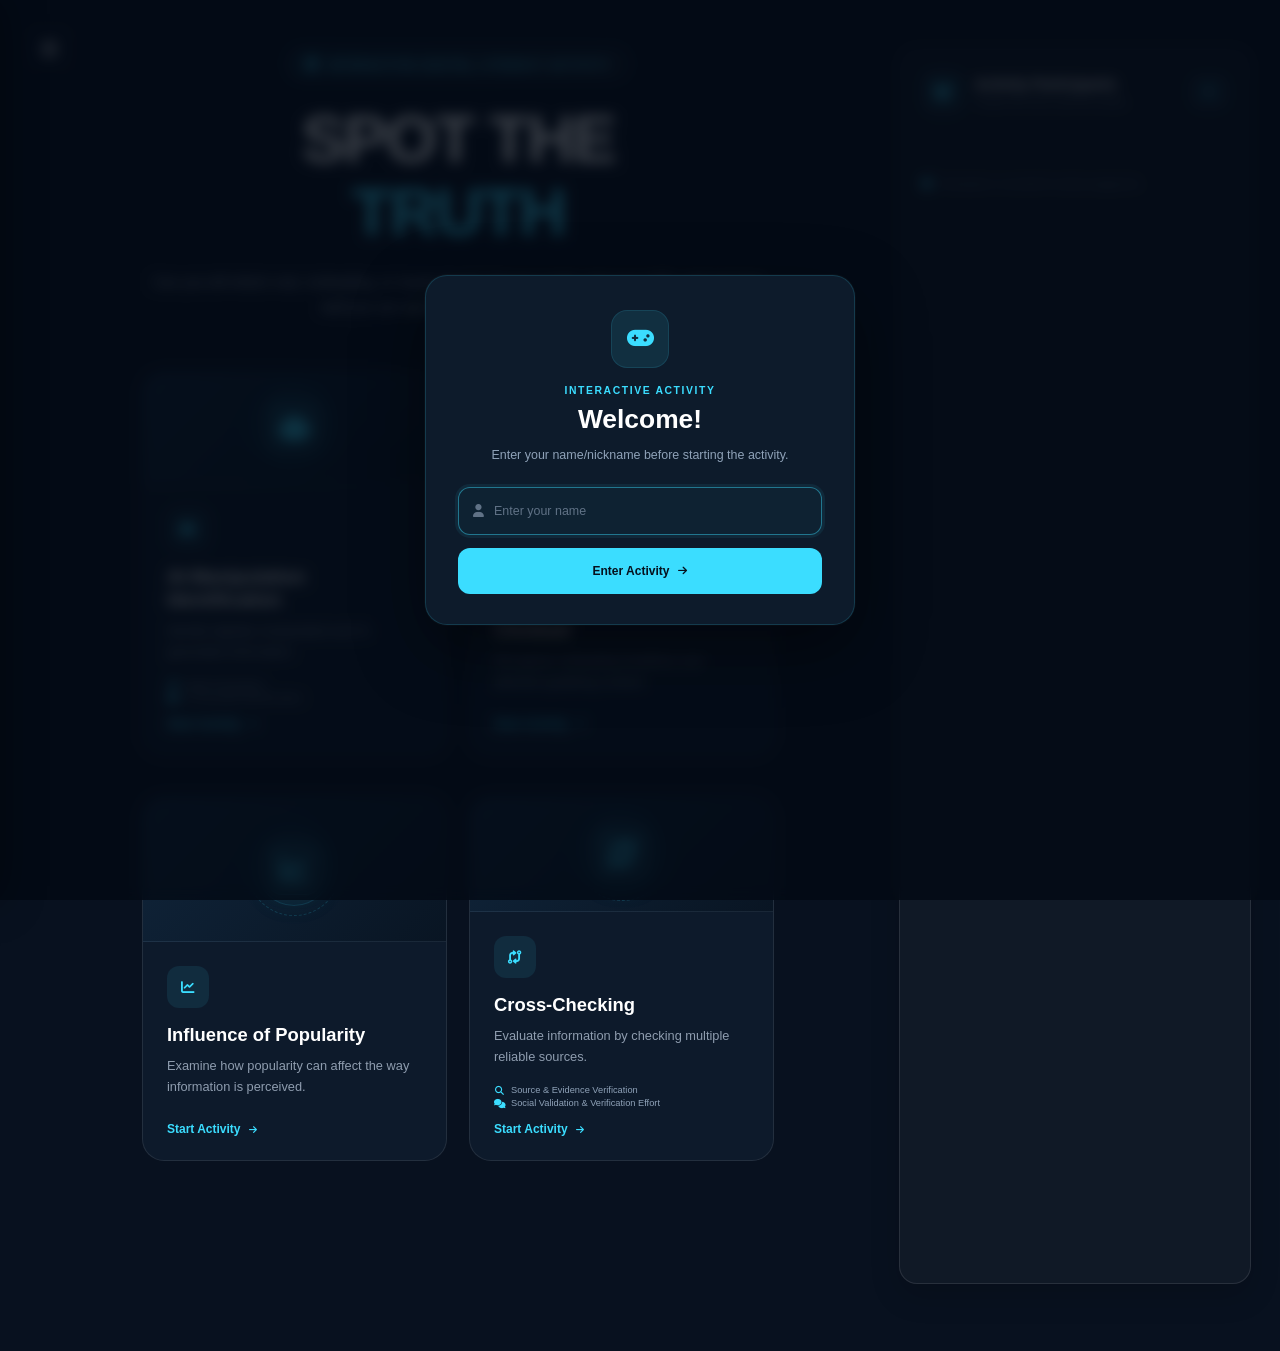
==== commit 98259d83: "act4" ====
--- a/activity/act.html
+++ b/activity/act.html
@@ -20,17 +20,18 @@
 
 </head>
 
-<!-- HAMBURGER MENU BUTTON -->
-<button
-
-    class="floating-menu-btn"
-    id="floatingMenuBtn"
-    aria-label="Open navigation"
-    type="button"
->
+<!-- ==========================
+MOBILE / FLOATING MAIN NAVIGATION
+========================== -->
+
+<button class="floating-menu-btn" 
+        
+        id="floatingMenuBtn" 
+        aria-label="Open navigation">
     <i class="fa-solid fa-bars"></i>
-    
+
 </button>
+
 
 <div class="nav-overlay" id="navOverlay"></div>
 
--- a/activity/act.css
+++ b/activity/act.css
@@ -2690,38 +2690,674 @@
 
 }
 
-
-/* ==========================================================
-   TABLET / SMALL LAPTOP
-========================================================== */
-
-@media (max-width: 768px) {
+/* ==========================================================
+   ACTIVITY PAGE
+   COMPLETE RESPONSIVE UPDATE
+   TABLET + MOBILE + VERY SMALL PHONES
+========================================================== */
+
+
+/* ==========================================================
+   TABLET — 901px AND BELOW
+========================================================== */
+
+@media (max-width: 900px) {
+
+    /* ======================================================
+       OVERVIEW
+    ====================================================== */
+
+    .overview-screen {
+        padding: 45px 25px 60px;
+    }
+
+
+    .overview-layout {
+        width: 100%;
+        max-width: 760px;
+
+        grid-template-columns: 1fr;
+
+        row-gap: 35px;
+        column-gap: 0;
+    }
+
+
+    .overview-content {
+        width: 100%;
+
+        padding: 8px 0 0;
+
+        transform: none;
+    }
+
+
+    /* ======================================================
+       TITLE
+    ====================================================== */
+
+    .overview-content h1 {
+        max-width: 760px;
+
+        font-size: clamp(2.8rem, 7vw, 4rem);
+
+        letter-spacing: -2px;
+    }
+
+
+    .overview-description {
+        max-width: 620px;
+    }
+
+
+    /* ======================================================
+       TOPIC GRID
+    ====================================================== */
+
+    .topic-grid {
+        width: 100%;
+
+        grid-template-columns: repeat(2, minmax(0, 1fr));
+
+        gap: 16px;
+
+        margin-top: 35px;
+    }
+
+
+    /* Remove desktop offset */
+
+    .topic-card:nth-child(3),
+    .topic-card:nth-child(4) {
+        transform: none;
+    }
+
+
+    .topic-card:nth-child(3):hover,
+    .topic-card:nth-child(4):hover {
+        transform: translateY(-5px);
+    }
+
+
+    /* ======================================================
+       TOPIC CARD
+    ====================================================== */
+
+    .topic-card {
+        height: auto;
+
+        min-height: 0;
+    }
+
+
+    .topic-image {
+        height: 160px;
+    }
+
+
+    .topic-card-content {
+        padding: 21px;
+    }
+
+
+    /* ======================================================
+       PARTICIPANTS PANEL
+    ====================================================== */
+
+    .participants-panel {
+        width: 100%;
+
+        min-height: 0;
+        height: auto;
+
+        margin-left: 0;
+
+        position: relative;
+
+        top: auto;
+    }
+
+
+    /* ======================================================
+       QUESTION SCREEN
+    ====================================================== */
+
+    .question-screen {
+        padding: 45px 30px 60px;
+    }
+
+
+    .question-container {
+        max-width: 760px;
+    }
+
+
+    .question-image {
+        min-height: 320px;
+    }
+
+
+    .question-image img {
+        height: 320px;
+    }
+
+}
+
+
+/* ==========================================================
+   MOBILE — 576px AND BELOW
+========================================================== */
+
+@media (max-width: 576px) {
+
+    /* ======================================================
+       BODY
+    ====================================================== */
+
+    body {
+        overflow-x: hidden;
+    }
+
+
+    /* ======================================================
+       OVERVIEW SCREEN
+    ====================================================== */
+
+    .overview-screen {
+        width: 100%;
+
+        min-height: 100vh;
+
+        padding: 78px 16px 45px;
+
+        display: none;
+
+        align-items: flex-start;
+
+        justify-content: center;
+    }
+
+
+    .overview-screen.active {
+        display: flex;
+    }
+
+
+    /* ======================================================
+       OVERVIEW LAYOUT
+    ====================================================== */
+
+    .overview-layout {
+        width: 100%;
+
+        max-width: 100%;
+
+        display: flex;
+
+        flex-direction: column;
+
+        gap: 28px;
+
+        margin: 0;
+    }
+
+
+    /* ======================================================
+       OVERVIEW CONTENT
+    ====================================================== */
+
+    .overview-content {
+        width: 100%;
+
+        padding: 0;
+
+        margin: 0;
+
+        text-align: center;
+
+        transform: none;
+    }
+
+
+    /* ======================================================
+       ACTIVITY BADGE
+    ====================================================== */
+
+    .activity-badge {
+        max-width: 100%;
+
+        padding: 8px 13px;
+
+        margin-bottom: 19px;
+
+        border-radius: 25px;
+
+        font-size: .57rem;
+
+        letter-spacing: 1.15px;
+
+        gap: 7px;
+    }
+
+
+    .activity-badge i {
+        font-size: .72rem;
+    }
+
+
+    /* ======================================================
+       MAIN TITLE
+    ====================================================== */
+
+    .overview-content h1 {
+        width: 100%;
+
+        max-width: 100%;
+
+        margin: 0 auto 19px;
+
+        padding: 0;
+
+        font-size: clamp(2.45rem, 13vw, 3.35rem);
+
+        line-height: 1.02;
+
+        letter-spacing: -1.7px;
+
+        word-break: normal;
+
+        overflow-wrap: normal;
+    }
+
+
+    .overview-content h1 span {
+        display: block;
+
+        margin-top: 3px;
+    }
+
+
+    /* ======================================================
+       DESCRIPTION
+    ====================================================== */
+
+    .overview-description {
+        width: 100%;
+
+        max-width: 430px;
+
+        margin: 0 auto 26px;
+
+        padding: 0 5px;
+
+        font-size: .76rem;
+
+        line-height: 1.75;
+
+        text-align: center;
+    }
+
+
+    /* ======================================================
+       TOPIC GRID
+    ====================================================== */
+
+    .topic-grid {
+        width: 100%;
+
+        display: grid;
+
+        grid-template-columns: 1fr;
+
+        gap: 15px;
+
+        margin: 25px 0 0;
+
+        text-align: left;
+    }
+
+
+    /* ======================================================
+       TOPIC CARDS
+    ====================================================== */
+
+    .topic-card {
+        width: 100%;
+
+        height: auto;
+
+        min-height: 0;
+
+        border-radius: 18px;
+
+        transform: none !important;
+    }
+
+
+    .topic-card:hover {
+        transform: translateY(-4px) !important;
+    }
+
+
+    /* ======================================================
+       TOPIC IMAGE
+    ====================================================== */
+
+    .topic-image {
+        width: 100%;
+
+        height: 145px;
+
+        min-height: 145px;
+    }
+
+
+    .topic-image::before {
+        width: 62px;
+        height: 62px;
+    }
+
+
+    .topic-image::after {
+        width: 80px;
+        height: 80px;
+    }
+
+
+    .topic-main-icon {
+        width: 47px;
+        height: 47px;
+
+        border-radius: 12px;
+
+        font-size: 1.45rem;
+    }
+
+
+    /* ======================================================
+       TOPIC CONTENT
+    ====================================================== */
+
+    .topic-card-content {
+        width: 100%;
+
+        padding: 19px;
+    }
+
+
+    .topic-icon {
+        width: 38px;
+        height: 38px;
+
+        margin-bottom: 12px;
+
+        border-radius: 10px;
+
+        font-size: .9rem;
+    }
+
+
+    .topic-card h2 {
+        margin-bottom: 7px;
+
+        font-size: 1rem;
+
+        line-height: 1.3;
+    }
+
+
+    .topic-card p {
+        margin-bottom: 15px;
+
+        font-size: .73rem;
+
+        line-height: 1.6;
+    }
+
+
+    /* ======================================================
+       SUBTOPICS
+    ====================================================== */
+
+    .topic-subtopics {
+        gap: 5px;
+
+        margin-top: 8px;
+
+        margin-bottom: 8px;
+    }
+
+
+    .topic-subtopics span {
+        gap: 6px;
+
+        font-size: .58rem;
+
+        line-height: 1.4;
+    }
+
+
+    .topic-subtopics i {
+        width: 13px;
+
+        flex-shrink: 0;
+    }
+
+
+    /* ======================================================
+       START ACTIVITY
+    ====================================================== */
+
+    .start-topic {
+        padding-top: 6px;
+
+        font-size: .62rem;
+    }
+
+
+    /* ======================================================
+       PARTICIPANTS PANEL
+    ====================================================== */
+
+    .participants-panel {
+        width: 100%;
+
+        min-height: 0;
+
+        height: auto;
+
+        margin: 0;
+
+        padding: 18px;
+
+        position: relative;
+
+        top: auto;
+
+        border-radius: 16px;
+    }
+
+
+    /* ======================================================
+       PARTICIPANTS HEADER
+    ====================================================== */
+
+    .participants-header {
+        width: 100%;
+
+        padding-bottom: 13px;
+
+        gap: 9px;
+    }
+
+
+    .participants-title {
+        min-width: 0;
+
+        gap: 9px;
+    }
+
+
+    .participants-icon {
+        width: 38px;
+        height: 38px;
+
+        border-radius: 10px;
+
+        font-size: .84rem;
+    }
+
+
+    .participants-title > div {
+        min-width: 0;
+    }
+
+
+    .participants-title h2 {
+        margin-bottom: 3px;
+
+        font-size: .84rem;
+
+        white-space: nowrap;
+    }
+
+
+    .participants-title p {
+        font-size: .56rem;
+
+        line-height: 1.35;
+
+        white-space: normal;
+    }
+
+
+    .participants-count {
+        min-width: 34px;
+
+        height: 30px;
+
+        padding: 0 8px;
+
+        border-radius: 8px;
+
+        font-size: .7rem;
+    }
+
+
+    /* ======================================================
+       PARTICIPANT LIST
+    ====================================================== */
+
+    .participants-list {
+        gap: 7px;
+
+        padding: 13px 0;
+    }
+
+
+    .participant-item {
+        width: 100%;
+
+        padding: 10px;
+
+        gap: 9px;
+
+        border-radius: 10px;
+    }
+
+
+    .participant-avatar {
+        width: 33px;
+        height: 33px;
+
+        font-size: .65rem;
+    }
+
+
+    .participant-info {
+        min-width: 0;
+    }
+
+
+    .participant-info strong {
+        font-size: .69rem;
+
+        overflow: hidden;
+
+        text-overflow: ellipsis;
+
+        white-space: nowrap;
+    }
+
+
+    .participant-info span {
+        font-size: .55rem;
+    }
+
+
+    /* ======================================================
+       PARTICIPANTS FOOTER
+    ====================================================== */
+
+    .participants-footer {
+        padding-top: 12px;
+
+        gap: 7px;
+
+        font-size: .55rem;
+
+        line-height: 1.5;
+    }
+
+
+    /* ======================================================
+       HAMBURGER BUTTON
+    ====================================================== */
 
     .floating-menu-btn {
-        top: 18px;
-        left: 18px;
-
-        width: 45px;
-        height: 45px;
-
-        font-size: 18px;
-    }
-
+        top: 15px;
+
+        left: 15px;
+
+        width: 43px;
+
+        height: 43px;
+
+        border-radius: 11px;
+
+        font-size: 17px;
+
+        z-index: 10001;
+    }
+
+
+    /* ======================================================
+       SIDE NAVIGATION
+    ====================================================== */
 
     .floating-nav {
-        width: min(300px, 82vw);
-
-        padding: 22px 16px;
-
-        overflow-x: hidden;
+        width: min(82%, 285px);
+
+        max-width: 285px;
+
+        height: 100vh;
+
+        padding: 20px 15px;
+
         overflow-y: auto;
-    }
-
+
+        -webkit-overflow-scrolling: touch;
+    }
+
+
+    /* ======================================================
+       NAV HEADER
+    ====================================================== */
 
     .floating-nav-header {
-        padding: 5px 4px 20px;
-
-        margin-bottom: 16px;
+        padding: 4px 4px 20px;
+
+        margin-bottom: 15px;
 
         gap: 10px;
     }
@@ -2730,26 +3366,40 @@
     .floating-nav-title {
         min-width: 0;
 
-        font-size: .95rem;
+        gap: 9px;
+
+        font-size: .9rem;
     }
 
 
     .floating-nav-title i {
+        font-size: 16px;
+
         flex-shrink: 0;
-
-        font-size: 17px;
+    }
+
+
+    .floating-nav-title span {
+        white-space: nowrap;
     }
 
 
     .floating-nav-close {
         width: 36px;
+
         height: 36px;
 
         flex-shrink: 0;
 
+        border-radius: 9px;
+
         font-size: 16px;
     }
 
+
+    /* ======================================================
+       NAV LINKS
+    ====================================================== */
 
     .floating-nav-links {
         gap: 6px;
@@ -2757,234 +3407,976 @@
 
 
     .floating-nav-item {
-        padding: 13px 14px;
-
+        width: 100%;
+
+        padding: 13px 13px;
+
+        gap: 11px;
+
+        border-radius: 10px;
+
+        font-size: .8rem;
+    }
+
+
+    .floating-nav-item i {
+        width: 20px;
+
+        flex-shrink: 0;
+
+        font-size: 15px;
+    }
+
+
+    /* ======================================================
+       QUESTION SCREEN
+    ====================================================== */
+
+    .question-screen {
+        width: 100%;
+
+        padding: 72px 14px 40px;
+    }
+
+
+    .question-container {
+        width: 100%;
+
+        max-width: 100%;
+
+        margin: 0;
+    }
+
+
+    /* ======================================================
+       QUESTION TOP BAR
+    ====================================================== */
+
+    .question-topbar {
+        width: 100%;
+
+        align-items: center;
+
+        gap: 10px;
+
+        margin-bottom: 13px;
+    }
+
+
+    .back-button {
+        flex-shrink: 0;
+
+        gap: 6px;
+
+        font-size: .7rem;
+    }
+
+
+    .progress-info {
+        min-width: 0;
+
+        gap: 8px;
+
+        font-size: .65rem;
+
+        text-align: right;
+    }
+
+
+    #topicTitle {
+        max-width: 150px;
+
+        overflow: hidden;
+
+        text-overflow: ellipsis;
+
+        white-space: nowrap;
+    }
+
+
+    /* ======================================================
+       PROGRESS BAR
+    ====================================================== */
+
+    .progress-bar {
+        height: 4px;
+
+        margin-bottom: 20px;
+    }
+
+
+    /* ======================================================
+       QUESTION CARD
+    ====================================================== */
+
+    .question-card {
+        width: 100%;
+
+        max-width: 100%;
+
+        border-radius: 18px;
+    }
+
+
+    /* ======================================================
+       QUESTION IMAGE
+    ====================================================== */
+
+    .question-image {
+        width: 100%;
+
+        min-height: 220px;
+
+        max-height: 320px;
+
+        padding: 0;
+    }
+
+
+    .question-image img {
+        width: 100%;
+
+        height: 220px;
+
+        max-height: 320px;
+
+        object-fit: contain;
+    }
+
+
+    /* ======================================================
+       IMAGE PLACEHOLDER
+    ====================================================== */
+
+    .image-placeholder {
+        width: 100%;
+
+        min-height: 220px;
+
+        gap: 8px;
+
+        font-size: 1.8rem;
+    }
+
+
+    .image-placeholder small {
+        font-size: .6rem;
+
+        text-align: center;
+    }
+
+
+    /* ======================================================
+       QUESTION CONTENT
+    ====================================================== */
+
+    .question-content {
+        width: 100%;
+
+        padding: 21px 17px 20px;
+    }
+
+
+    /* ======================================================
+       QUESTION TEXT
+    ====================================================== */
+
+    .question-text,
+    .question-content h2 {
+        margin: 3px 0 9px;
+
+        font-size: 1rem;
+
+        line-height: 1.45;
+    }
+
+
+    /* ======================================================
+       QUESTION INSTRUCTION
+    ====================================================== */
+
+    .question-instruction {
+        margin: 0 0 15px;
+
+        font-size: .7rem;
+
+        line-height: 1.5;
+    }
+
+
+    /* ======================================================
+       CHOICES
+    ====================================================== */
+
+    .choices {
+        gap: 9px;
+    }
+
+
+    .choice-button {
+        width: 100%;
+
+        min-height: 55px;
+
+        padding: 11px 12px;
+
+        gap: 10px;
+
+        border-radius: 11px;
+
+        font-size: .7rem;
+
+        line-height: 1.45;
+    }
+
+
+    /* ======================================================
+       CHOICE LETTER
+    ====================================================== */
+
+    .choice-letter {
+        width: 31px;
+
+        height: 31px;
+
+        border-radius: 8px;
+
+        font-size: .72rem;
+    }
+
+
+    /* ======================================================
+       FEEDBACK
+    ====================================================== */
+
+    .answer-feedback {
+        margin-top: 15px;
+    }
+
+
+    .answer-feedback.show {
+        gap: 9px;
+
+        padding: 13px;
+
+        border-radius: 10px;
+    }
+
+
+    .feedback-icon {
+        width: 29px;
+
+        height: 29px;
+
+        flex-shrink: 0;
+
+        font-size: .7rem;
+    }
+
+
+    .answer-feedback strong {
+        margin-bottom: 3px;
+
+        font-size: .76rem;
+    }
+
+
+    .answer-feedback p {
+        font-size: .66rem;
+
+        line-height: 1.5;
+    }
+
+
+    /* ======================================================
+       NEXT BUTTON
+    ====================================================== */
+
+    .next-button {
+        min-height: 48px;
+
+        margin-top: 15px;
+
+        padding: 12px;
+
+        border-radius: 10px;
+
+        font-size: .7rem;
+    }
+
+
+    /* ======================================================
+       RESULT SCREEN
+    ====================================================== */
+
+    .result-screen {
+        width: 100%;
+
+        min-height: 100vh;
+
+        padding: 75px 16px 45px;
+    }
+
+
+    .result-card {
+        width: 100%;
+
+        max-width: 100%;
+
+        padding: 40px 20px 28px;
+
+        border-radius: 19px;
+    }
+
+
+    .result-icon {
+        width: 62px;
+
+        height: 62px;
+
+        margin-bottom: 19px;
+
+        border-radius: 16px;
+
+        font-size: 1.65rem;
+    }
+
+
+    .result-label {
+        font-size: .58rem;
+
+        letter-spacing: 1.6px;
+
+        margin-bottom: 8px;
+    }
+
+
+    .result-card h1 {
+        font-size: 1.9rem;
+
+        line-height: 1.1;
+    }
+
+
+    .result-card > p {
+        font-size: .72rem;
+
+        line-height: 1.65;
+
+        margin-bottom: 23px;
+    }
+
+
+    .score-box {
+        margin-bottom: 23px;
+
+        padding: 19px 15px;
+
+        border-radius: 13px;
+    }
+
+
+    .score-box span {
+        font-size: .58rem;
+
+        margin-bottom: 8px;
+    }
+
+
+    .score-box strong {
+        font-size: 2.2rem;
+    }
+
+
+    /* ======================================================
+       RESULT BUTTONS
+    ====================================================== */
+
+    .result-actions {
+        flex-direction: column;
+
+        gap: 9px;
+
+        margin-top: 3px;
+    }
+
+
+    .result-button {
+        width: 100%;
+
+        min-height: 45px;
+
+        padding: 12px;
+
+        border-radius: 10px;
+
+        font-size: .7rem;
+    }
+
+
+    /* ======================================================
+       NAME MODAL
+    ====================================================== */
+
+    .name-entry-modal {
+        padding: 16px;
+    }
+
+
+    .name-entry-box {
+        width: 100%;
+
+        max-width: 100%;
+
+        padding: 27px 20px 23px;
+
+        border-radius: 18px;
+    }
+
+
+    .name-entry-icon {
+        width: 51px;
+
+        height: 51px;
+
+        margin-bottom: 14px;
+
+        border-radius: 14px;
+
+        font-size: 1.12rem;
+    }
+
+
+    .name-entry-label {
+        margin-bottom: 7px;
+
+        font-size: .59rem;
+
+        letter-spacing: 1.4px;
+    }
+
+
+    .name-entry-box h2 {
+        font-size: 1.4rem;
+
+        margin-bottom: 8px;
+    }
+
+
+    .name-entry-box p {
+        max-width: 300px;
+
+        margin-bottom: 18px;
+
+        font-size: .7rem;
+
+        line-height: 1.6;
+    }
+
+
+    .name-input-wrapper {
+        padding: 0 12px;
+
+        margin-bottom: 11px;
+
+        border-radius: 10px;
+    }
+
+
+    .name-input-wrapper input {
+        height: 44px;
+
+        font-size: .72rem;
+    }
+
+
+    .name-entry-button {
+        height: 44px;
+
+        border-radius: 10px;
+
+        font-size: .7rem;
+    }
+
+}
+
+
+/* ==========================================================
+   VERY SMALL PHONES — 400px AND BELOW
+========================================================== */
+
+@media (max-width: 400px) {
+
+    /* ======================================================
+       OVERVIEW
+    ====================================================== */
+
+    .overview-screen {
+        padding: 73px 12px 38px;
+    }
+
+
+    .overview-layout {
+        gap: 24px;
+    }
+
+
+    .activity-badge {
+        padding: 7px 11px;
+
+        font-size: .54rem;
+
+        letter-spacing: 1px;
+    }
+
+
+    .overview-content h1 {
+        font-size: 2.25rem;
+
+        letter-spacing: -1.3px;
+    }
+
+
+    .overview-description {
+        padding: 0 3px;
+
+        font-size: .7rem;
+
+        line-height: 1.65;
+    }
+
+
+    /* ======================================================
+       TOPIC CARDS
+    ====================================================== */
+
+    .topic-grid {
         gap: 12px;
 
-        font-size: .84rem;
-
-        white-space: normal;
-
-        overflow-wrap: anywhere;
-    }
-
-
-    .floating-nav-item i {
-        width: 21px;
-
-        flex-shrink: 0;
-
-        font-size: 15px;
-    }
-
-}
-
-
-/* ==========================================================
-   MOBILE
-========================================================== */
-
-@media (max-width: 576px) {
-
-    .floating-menu-btn {
-        top: 14px;
-        left: 14px;
-
+        margin-top: 21px;
+    }
+
+
+    .topic-card {
+        border-radius: 16px;
+    }
+
+
+    .topic-image {
+        height: 125px;
+
+        min-height: 125px;
+    }
+
+
+    .topic-image::before {
+        width: 55px;
+        height: 55px;
+    }
+
+
+    .topic-image::after {
+        width: 72px;
+        height: 72px;
+    }
+
+
+    .topic-main-icon {
         width: 43px;
         height: 43px;
 
-        border-radius: 11px;
-
-        font-size: 17px;
-    }
-
-
-    .floating-nav {
-        width: 86vw;
-        max-width: 290px;
-        min-width: 240px;
-
-        padding: 20px 14px;
-
-        overflow-x: hidden;
-    }
-
-
-    .floating-nav-header {
-        padding: 4px 3px 18px;
-
-        margin-bottom: 15px;
-    }
-
-
-    .floating-nav-title {
-        gap: 9px;
-
-        font-size: .9rem;
-    }
-
-
-    .floating-nav-title i {
-        font-size: 16px;
-    }
-
-
-    .floating-nav-close {
+        border-radius: 10px;
+
+        font-size: 1.3rem;
+    }
+
+
+    .topic-card-content {
+        padding: 16px;
+    }
+
+
+    .topic-icon {
         width: 35px;
         height: 35px;
 
-        border-radius: 9px;
-
-        font-size: 15px;
-    }
-
-
-    .floating-nav-links {
+        margin-bottom: 10px;
+    }
+
+
+    .topic-card h2 {
+        font-size: .91rem;
+    }
+
+
+    .topic-card p {
+        font-size: .68rem;
+
+        line-height: 1.55;
+    }
+
+
+    .topic-subtopics span {
+        font-size: .54rem;
+    }
+
+
+    .start-topic {
+        font-size: .58rem;
+    }
+
+
+    /* ======================================================
+       PARTICIPANTS
+    ====================================================== */
+
+    .participants-panel {
+        padding: 15px;
+
+        border-radius: 14px;
+    }
+
+
+    .participants-header {
+        gap: 7px;
+    }
+
+
+    .participants-icon {
+        width: 35px;
+        height: 35px;
+    }
+
+
+    .participants-title {
+        gap: 7px;
+    }
+
+
+    .participants-title h2 {
+        font-size: .76rem;
+    }
+
+
+    .participants-title p {
+        font-size: .51rem;
+    }
+
+
+    .participants-count {
+        min-width: 31px;
+
+        height: 28px;
+
+        font-size: .66rem;
+    }
+
+
+    .participant-item {
+        padding: 9px;
+
+        gap: 8px;
+    }
+
+
+    .participant-avatar {
+        width: 30px;
+        height: 30px;
+    }
+
+
+    .participant-info strong {
+        font-size: .65rem;
+    }
+
+
+    .participant-info span {
+        font-size: .52rem;
+    }
+
+
+    .participants-footer {
+        font-size: .51rem;
+    }
+
+
+    /* ======================================================
+       HAMBURGER
+    ====================================================== */
+
+    .floating-menu-btn {
+        top: 13px;
+
+        left: 13px;
+
+        width: 40px;
+
+        height: 40px;
+
+        border-radius: 10px;
+
+        font-size: 16px;
+    }
+
+
+    /* ======================================================
+       SIDE NAV
+    ====================================================== */
+
+    .floating-nav {
+        width: 85%;
+
+        max-width: 280px;
+
+        padding: 18px 13px;
+    }
+
+
+    .floating-nav-title {
+        font-size: .84rem;
+    }
+
+
+    .floating-nav-item {
+        padding: 12px;
+
+        font-size: .76rem;
+    }
+
+
+    /* ======================================================
+       QUESTION
+    ====================================================== */
+
+    .question-screen {
+        padding: 68px 11px 35px;
+    }
+
+
+    .question-topbar {
+        gap: 7px;
+    }
+
+
+    .back-button {
+        font-size: .65rem;
+    }
+
+
+    .progress-info {
         gap: 6px;
-    }
-
-
-    .floating-nav-item {
+
+        font-size: .59rem;
+    }
+
+
+    #topicTitle {
+        max-width: 115px;
+    }
+
+
+    .question-card {
+        border-radius: 15px;
+    }
+
+
+    .question-image {
+        min-height: 190px;
+
+        max-height: 260px;
+    }
+
+
+    .question-image img {
+        height: 190px;
+
+        max-height: 260px;
+    }
+
+
+    .image-placeholder {
+        min-height: 190px;
+
+        font-size: 1.55rem;
+    }
+
+
+    .question-content {
+        padding: 18px 14px 17px;
+    }
+
+
+    .question-text,
+    .question-content h2 {
+        font-size: .91rem;
+
+        line-height: 1.4;
+    }
+
+
+    .question-instruction {
+        font-size: .65rem;
+
+        margin-bottom: 13px;
+    }
+
+
+    .choices {
+        gap: 8px;
+    }
+
+
+    .choice-button {
+        min-height: 51px;
+
+        padding: 10px;
+
+        gap: 8px;
+
+        border-radius: 10px;
+
+        font-size: .65rem;
+    }
+
+
+    .choice-letter {
+        width: 28px;
+
+        height: 28px;
+
+        border-radius: 7px;
+
+        font-size: .67rem;
+    }
+
+
+    .answer-feedback.show {
+        padding: 11px;
+    }
+
+
+    .feedback-icon {
+        width: 27px;
+
+        height: 27px;
+    }
+
+
+    .answer-feedback strong {
+        font-size: .7rem;
+    }
+
+
+    .answer-feedback p {
+        font-size: .61rem;
+    }
+
+
+    .next-button {
         min-height: 45px;
 
-        padding: 12px 13px;
-
-        gap: 11px;
-
-        border-radius: 11px;
-
-        font-size: .82rem;
-
-        line-height: 1.35;
-    }
-
-
-    .floating-nav-item i {
-        width: 20px;
-
-        font-size: 14px;
-    }
-
-
-    .floating-nav-item:hover {
-        transform: translateX(2px);
-    }
-
-
-    .floating-nav-item.active::before {
-        width: 3px;
-
-        height: 22px;
-    }
-
-}
-
-
-/* ==========================================================
-   VERY SMALL PHONES
-========================================================== */
-
-@media (max-width: 400px) {
-
-    .floating-menu-btn {
-        top: 12px;
-        left: 12px;
-
-        width: 40px;
-        height: 40px;
-
-        border-radius: 10px;
-
-        font-size: 16px;
-    }
-
-
-    .floating-nav {
-        width: 88vw;
-        max-width: 275px;
-        min-width: 225px;
-
-        padding: 18px 12px;
-    }
-
-
-    .floating-nav-header {
-        padding-bottom: 16px;
-
-        margin-bottom: 13px;
-    }
-
-
-    .floating-nav-title {
-        gap: 8px;
-
-        font-size: .84rem;
-    }
-
-
-    .floating-nav-title i {
-        font-size: 15px;
-    }
-
-
-    .floating-nav-close {
-        width: 33px;
-        height: 33px;
-
-        font-size: 14px;
-    }
-
-
-    .floating-nav-item {
+        font-size: .66rem;
+    }
+
+
+    /* ======================================================
+       RESULT
+    ====================================================== */
+
+    .result-screen {
+        padding: 70px 13px 40px;
+    }
+
+
+    .result-card {
+        padding: 35px 17px 25px;
+
+        border-radius: 17px;
+    }
+
+
+    .result-icon {
+        width: 58px;
+
+        height: 58px;
+
+        font-size: 1.5rem;
+    }
+
+
+    .result-card h1 {
+        font-size: 1.75rem;
+    }
+
+
+    .result-card > p {
+        font-size: .68rem;
+    }
+
+
+    .score-box {
+        padding: 17px 13px;
+    }
+
+
+    .score-box strong {
+        font-size: 2rem;
+    }
+
+
+    .result-button {
         min-height: 43px;
 
-        padding: 11px 12px;
-
-        gap: 10px;
-
-        font-size: .78rem;
-    }
-
-
-    .floating-nav-item i {
-        width: 19px;
-
-        font-size: 13px;
-    }
-
-}
-
-
-/* ==========================================================
-   ULTRA SMALL PHONES
-   Prevents the side navigation from becoming too narrow
-========================================================== */
-
-@media (max-width: 320px) {
-
-    .floating-nav {
-        width: 92vw;
-
-        min-width: 0;
-
-        padding: 17px 10px;
-    }
-
-
-    .floating-nav-title {
-        font-size: .8rem;
-    }
-
-
-    .floating-nav-item {
-        padding: 10px 10px;
-
-        font-size: .75rem;
-    }
-
-
-    .floating-nav-item i {
-        width: 18px;
-    }
-
-}
+        font-size: .66rem;
+    }
+
+
+    /* ======================================================
+       NAME MODAL
+    ====================================================== */
+
+    .name-entry-modal {
+        padding: 13px;
+    }
+
+
+    .name-entry-box {
+        padding: 24px 17px 21px;
+
+        border-radius: 16px;
+    }
+
+
+    .name-entry-icon {
+        width: 47px;
+
+        height: 47px;
+
+        font-size: 1rem;
+    }
+
+
+    .name-entry-box h2 {
+        font-size: 1.3rem;
+    }
+
+
+    .name-entry-box p {
+        font-size: .67rem;
+    }
+
+
+    .name-input-wrapper input {
+        height: 42px;
+
+        font-size: .69rem;
+    }
+
+
+    .name-entry-button {
+        height: 42px;
+
+        font-size: .67rem;
+    }
+
+}
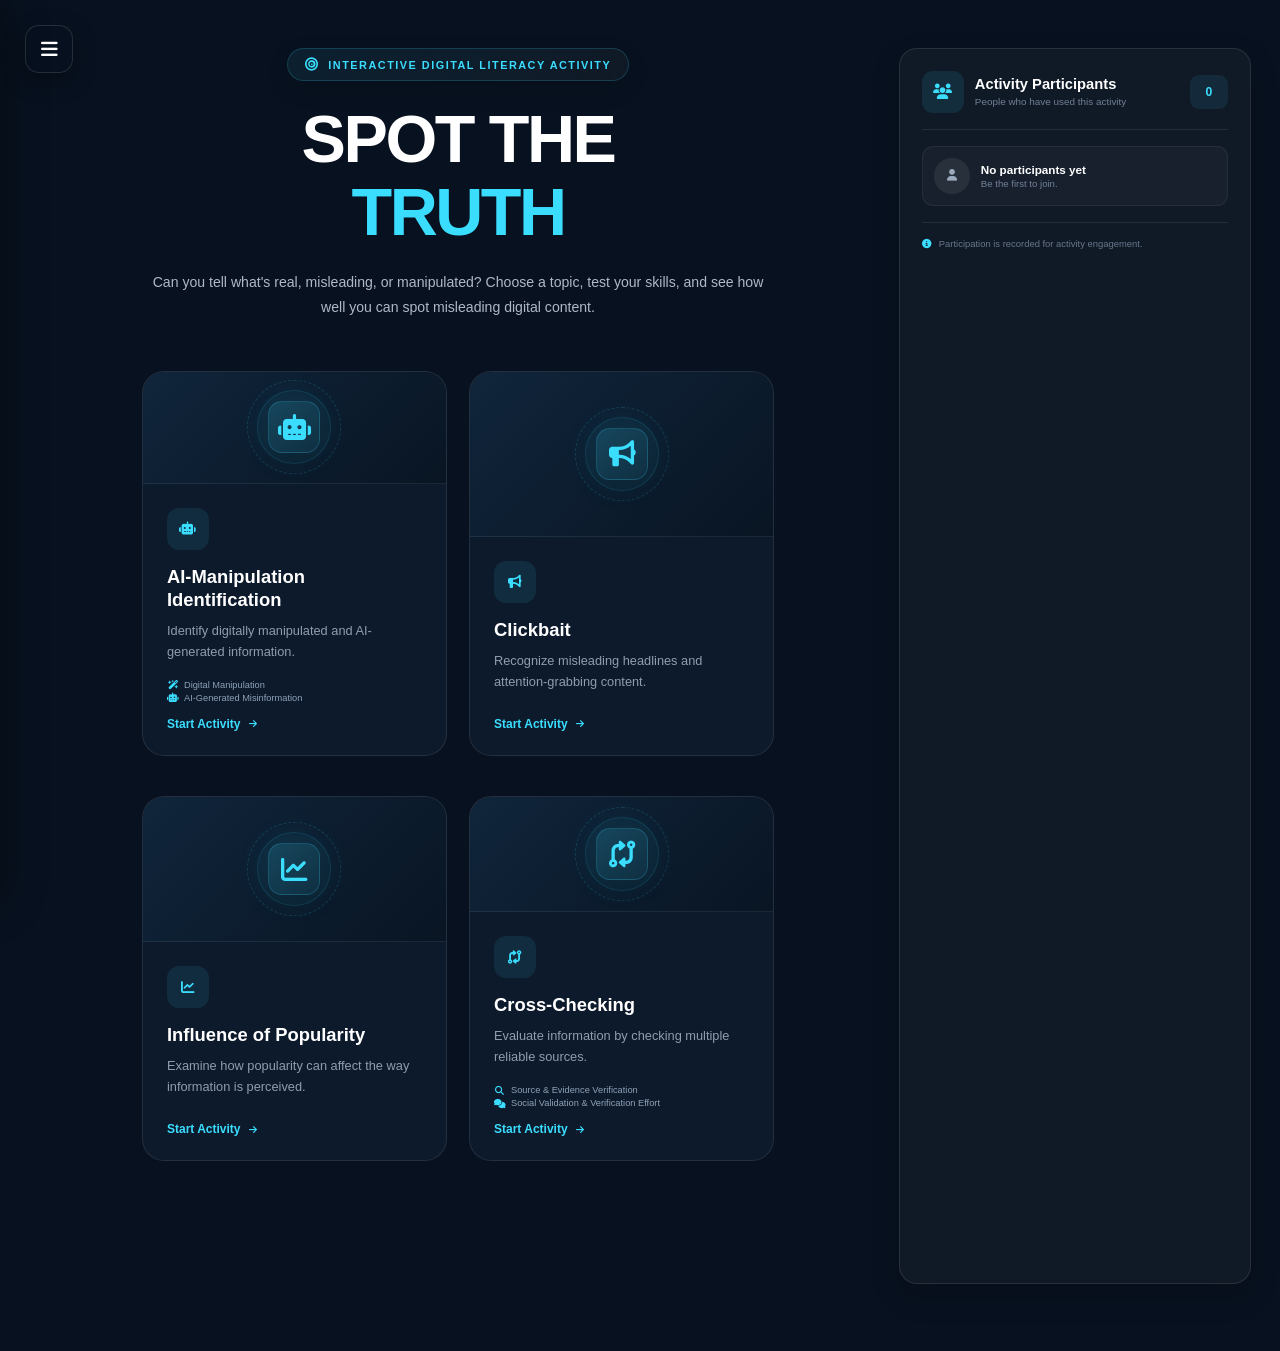
==== commit 02377132: "ind/bot" ====
--- a/activity/act.html
+++ b/activity/act.html
@@ -890,6 +890,8 @@
 
 </body>
 
+<!-- SUPABASE -->
+<script src="https://cdn.jsdelivr.net/npm/@supabase/supabase-js@2"></script>
 
     <!-- ACTIVITY JAVASCRIPT -->
 
--- a/activity/act.css
+++ b/activity/act.css
@@ -2690,103 +2690,254 @@
 
 }
 
-/* ==========================================================
-   ACTIVITY PAGE
-   COMPLETE RESPONSIVE UPDATE
-   TABLET + MOBILE + VERY SMALL PHONES
-========================================================== */
-
-
-/* ==========================================================
-   TABLET — 901px AND BELOW
+
+
+
+/* ==========================================================
+   LARGE TABLETS / SMALL LAPTOPS
+========================================================== */
+
+@media (max-width: 1100px) {
+
+    /* OVERVIEW */
+
+    .overview-screen {
+        padding: 35px 3% 65px;
+    }
+
+    .overview-layout {
+        max-width: 100%;
+        grid-template-columns: minmax(0, 1fr) 320px;
+        column-gap: 25px;
+    }
+
+    .overview-content {
+        padding-left: 5px;
+        padding-right: 5px;
+        transform: translateX(0);
+    }
+
+    .topic-grid {
+        width: 92%;
+    }
+
+    .participants-panel {
+        width: 100%;
+        margin-left: 0;
+    }
+
+}
+
+
+/* ==========================================================
+   TABLET
 ========================================================== */
 
 @media (max-width: 900px) {
 
-    /* ======================================================
-       OVERVIEW
-    ====================================================== */
+    /* ------------------------------------------------------
+       OVERVIEW LAYOUT
+    ------------------------------------------------------ */
 
     .overview-screen {
-        padding: 45px 25px 60px;
-    }
-
+        padding: 35px 25px 60px;
+    }
 
     .overview-layout {
+        display: flex;
+        flex-direction: column;
         width: 100%;
-        max-width: 760px;
-
-        grid-template-columns: 1fr;
-
-        row-gap: 35px;
-        column-gap: 0;
-    }
-
+        gap: 30px;
+    }
+
+
+    /* ------------------------------------------------------
+       LEFT CONTENT
+    ------------------------------------------------------ */
 
     .overview-content {
         width: 100%;
-
-        padding: 8px 0 0;
-
+        padding: 0;
         transform: none;
     }
 
 
-    /* ======================================================
-       TITLE
-    ====================================================== */
-
     .overview-content h1 {
-        max-width: 760px;
-
-        font-size: clamp(2.8rem, 7vw, 4rem);
-
-        letter-spacing: -2px;
+        font-size: clamp(2.6rem, 7vw, 4rem);
     }
 
 
     .overview-description {
-        max-width: 620px;
-    }
-
-
-    /* ======================================================
+        max-width: 700px;
+    }
+
+
+    /* ------------------------------------------------------
        TOPIC GRID
-    ====================================================== */
+    ------------------------------------------------------ */
 
     .topic-grid {
         width: 100%;
-
         grid-template-columns: repeat(2, minmax(0, 1fr));
-
-        gap: 16px;
-
+        gap: 18px;
         margin-top: 35px;
     }
 
 
-    /* Remove desktop offset */
+    /* Reset desktop second-row movement */
 
     .topic-card:nth-child(3),
     .topic-card:nth-child(4) {
         transform: none;
     }
 
-
     .topic-card:nth-child(3):hover,
     .topic-card:nth-child(4):hover {
-        transform: translateY(-5px);
-    }
-
-
-    /* ======================================================
-       TOPIC CARD
-    ====================================================== */
+        transform: translateY(-7px);
+    }
+
+
+    /* ------------------------------------------------------
+       PARTICIPANTS PANEL
+    ------------------------------------------------------ */
+
+    .participants-panel {
+        width: 100%;
+        margin: 0;
+        position: static;
+        min-height: auto;
+        height: auto;
+    }
+
+
+    .participants-list {
+        max-height: 320px;
+        overflow-y: auto;
+    }
+
+
+    /* ------------------------------------------------------
+       QUESTION SCREEN
+    ------------------------------------------------------ */
+
+    .question-screen {
+        padding: 40px 4%;
+    }
+
+    .question-container {
+        max-width: 100%;
+    }
+
+
+    .question-image {
+        min-height: 320px;
+    }
+
+    .question-image img {
+        height: 320px;
+    }
+
+
+    .question-content {
+        padding: 27px 25px 28px;
+    }
+
+
+    /* ------------------------------------------------------
+       NAVIGATION
+    ------------------------------------------------------ */
+
+    .floating-menu-btn {
+        top: 18px;
+        left: 18px;
+        width: 45px;
+        height: 45px;
+        border-radius: 12px;
+    }
+
+    .floating-nav {
+        width: 270px;
+    }
+
+}
+
+
+/* ==========================================================
+   MOBILE — 768px
+========================================================== */
+
+@media (max-width: 768px) {
+
+    /* ------------------------------------------------------
+       OVERVIEW
+    ------------------------------------------------------ */
+
+    .overview-screen {
+        padding: 85px 18px 50px;
+    }
+
+
+    .overview-layout {
+        gap: 25px;
+    }
+
+
+    /* ------------------------------------------------------
+       TITLE
+    ------------------------------------------------------ */
+
+    .overview-content h1 {
+        font-size: clamp(2.3rem, 9vw, 3.2rem);
+        letter-spacing: -1.8px;
+        line-height: 1.05;
+    }
+
+
+    .overview-content h1 span {
+        margin-top: 4px;
+    }
+
+
+    .overview-description {
+        padding: 0 5px;
+        font-size: .78rem;
+        line-height: 1.7;
+        margin-bottom: 25px;
+    }
+
+
+    /* ------------------------------------------------------
+       TOPIC GRID
+    ------------------------------------------------------ */
+
+    .topic-grid {
+        width: 100%;
+        grid-template-columns: 1fr;
+        gap: 16px;
+        margin-top: 25px;
+    }
+
+
+    /* ------------------------------------------------------
+       TOPIC CARDS
+    ------------------------------------------------------ */
 
     .topic-card {
+        width: 100%;
         height: auto;
-
         min-height: 0;
+    }
+
+
+    .topic-card:nth-child(3),
+    .topic-card:nth-child(4) {
+        transform: none;
+    }
+
+
+    .topic-card:nth-child(3):hover,
+    .topic-card:nth-child(4):hover {
+        transform: translateY(-7px);
     }
 
 
@@ -2796,1286 +2947,462 @@
 
 
     .topic-card-content {
-        padding: 21px;
-    }
-
-
-    /* ======================================================
+        padding: 20px;
+    }
+
+
+    .topic-card h2 {
+        font-size: 1rem;
+    }
+
+
+    .topic-card p {
+        font-size: .75rem;
+        line-height: 1.55;
+    }
+
+
+    .topic-subtopics span {
+        font-size: .62rem;
+    }
+
+
+    .start-topic {
+        font-size: .68rem;
+    }
+
+
+    /* ------------------------------------------------------
        PARTICIPANTS PANEL
-    ====================================================== */
+    ------------------------------------------------------ */
 
     .participants-panel {
-        width: 100%;
-
-        min-height: 0;
-        height: auto;
-
-        margin-left: 0;
-
-        position: relative;
-
-        top: auto;
-    }
-
-
-    /* ======================================================
-       QUESTION SCREEN
-    ====================================================== */
-
-    .question-screen {
-        padding: 45px 30px 60px;
-    }
-
-
-    .question-container {
-        max-width: 760px;
-    }
-
-
-    .question-image {
-        min-height: 320px;
-    }
-
-
-    .question-image img {
-        height: 320px;
-    }
-
-}
-
-
-/* ==========================================================
-   MOBILE — 576px AND BELOW
-========================================================== */
-
-@media (max-width: 576px) {
-
-    /* ======================================================
-       BODY
-    ====================================================== */
-
-    body {
-        overflow-x: hidden;
-    }
-
-
-    /* ======================================================
-       OVERVIEW SCREEN
-    ====================================================== */
-
-    .overview-screen {
-        width: 100%;
-
-        min-height: 100vh;
-
-        padding: 78px 16px 45px;
-
-        display: none;
-
-        align-items: flex-start;
-
-        justify-content: center;
-    }
-
-
-    .overview-screen.active {
-        display: flex;
-    }
-
-
-    /* ======================================================
-       OVERVIEW LAYOUT
-    ====================================================== */
-
-    .overview-layout {
-        width: 100%;
-
-        max-width: 100%;
-
-        display: flex;
-
-        flex-direction: column;
-
-        gap: 28px;
-
-        margin: 0;
-    }
-
-
-    /* ======================================================
-       OVERVIEW CONTENT
-    ====================================================== */
-
-    .overview-content {
-        width: 100%;
-
-        padding: 0;
-
-        margin: 0;
-
-        text-align: center;
-
-        transform: none;
-    }
-
-
-    /* ======================================================
-       ACTIVITY BADGE
-    ====================================================== */
-
-    .activity-badge {
-        max-width: 100%;
-
-        padding: 8px 13px;
-
-        margin-bottom: 19px;
-
-        border-radius: 25px;
-
-        font-size: .57rem;
-
-        letter-spacing: 1.15px;
-
-        gap: 7px;
-    }
-
-
-    .activity-badge i {
-        font-size: .72rem;
-    }
-
-
-    /* ======================================================
-       MAIN TITLE
-    ====================================================== */
-
-    .overview-content h1 {
-        width: 100%;
-
-        max-width: 100%;
-
-        margin: 0 auto 19px;
-
-        padding: 0;
-
-        font-size: clamp(2.45rem, 13vw, 3.35rem);
-
-        line-height: 1.02;
-
-        letter-spacing: -1.7px;
-
-        word-break: normal;
-
-        overflow-wrap: normal;
-    }
-
-
-    .overview-content h1 span {
-        display: block;
-
-        margin-top: 3px;
-    }
-
-
-    /* ======================================================
-       DESCRIPTION
-    ====================================================== */
-
-    .overview-description {
-        width: 100%;
-
-        max-width: 430px;
-
-        margin: 0 auto 26px;
-
-        padding: 0 5px;
-
-        font-size: .76rem;
-
-        line-height: 1.75;
-
-        text-align: center;
-    }
-
-
-    /* ======================================================
-       TOPIC GRID
-    ====================================================== */
-
-    .topic-grid {
-        width: 100%;
-
-        display: grid;
-
-        grid-template-columns: 1fr;
-
-        gap: 15px;
-
-        margin: 25px 0 0;
-
-        text-align: left;
-    }
-
-
-    /* ======================================================
-       TOPIC CARDS
-    ====================================================== */
-
-    .topic-card {
-        width: 100%;
-
-        height: auto;
-
-        min-height: 0;
-
-        border-radius: 18px;
-
-        transform: none !important;
-    }
-
-
-    .topic-card:hover {
-        transform: translateY(-4px) !important;
-    }
-
-
-    /* ======================================================
-       TOPIC IMAGE
-    ====================================================== */
-
-    .topic-image {
-        width: 100%;
-
-        height: 145px;
-
-        min-height: 145px;
-    }
-
-
-    .topic-image::before {
-        width: 62px;
-        height: 62px;
-    }
-
-
-    .topic-image::after {
-        width: 80px;
-        height: 80px;
-    }
-
-
-    .topic-main-icon {
-        width: 47px;
-        height: 47px;
-
-        border-radius: 12px;
-
-        font-size: 1.45rem;
-    }
-
-
-    /* ======================================================
-       TOPIC CONTENT
-    ====================================================== */
-
-    .topic-card-content {
-        width: 100%;
-
-        padding: 19px;
-    }
-
-
-    .topic-icon {
-        width: 38px;
-        height: 38px;
-
-        margin-bottom: 12px;
-
-        border-radius: 10px;
-
-        font-size: .9rem;
-    }
-
-
-    .topic-card h2 {
-        margin-bottom: 7px;
-
-        font-size: 1rem;
-
-        line-height: 1.3;
-    }
-
-
-    .topic-card p {
-        margin-bottom: 15px;
-
-        font-size: .73rem;
-
-        line-height: 1.6;
-    }
-
-
-    /* ======================================================
-       SUBTOPICS
-    ====================================================== */
-
-    .topic-subtopics {
-        gap: 5px;
-
-        margin-top: 8px;
-
-        margin-bottom: 8px;
-    }
-
-
-    .topic-subtopics span {
-        gap: 6px;
-
-        font-size: .58rem;
-
-        line-height: 1.4;
-    }
-
-
-    .topic-subtopics i {
-        width: 13px;
-
-        flex-shrink: 0;
-    }
-
-
-    /* ======================================================
-       START ACTIVITY
-    ====================================================== */
-
-    .start-topic {
-        padding-top: 6px;
-
-        font-size: .62rem;
-    }
-
-
-    /* ======================================================
-       PARTICIPANTS PANEL
-    ====================================================== */
-
-    .participants-panel {
-        width: 100%;
-
-        min-height: 0;
-
-        height: auto;
-
-        margin: 0;
-
         padding: 18px;
-
-        position: relative;
-
-        top: auto;
-
         border-radius: 16px;
     }
 
 
-    /* ======================================================
-       PARTICIPANTS HEADER
-    ====================================================== */
-
     .participants-header {
-        width: 100%;
-
         padding-bottom: 13px;
-
-        gap: 9px;
-    }
-
-
-    .participants-title {
-        min-width: 0;
-
-        gap: 9px;
     }
 
 
     .participants-icon {
         width: 38px;
         height: 38px;
-
-        border-radius: 10px;
-
-        font-size: .84rem;
-    }
-
-
-    .participants-title > div {
-        min-width: 0;
+        font-size: .85rem;
     }
 
 
     .participants-title h2 {
-        margin-bottom: 3px;
-
-        font-size: .84rem;
-
-        white-space: nowrap;
+        font-size: .85rem;
     }
 
 
     .participants-title p {
-        font-size: .56rem;
-
-        line-height: 1.35;
-
-        white-space: normal;
+        font-size: .58rem;
     }
 
 
     .participants-count {
         min-width: 34px;
-
-        height: 30px;
-
-        padding: 0 8px;
-
-        border-radius: 8px;
-
+        height: 31px;
         font-size: .7rem;
     }
 
 
-    /* ======================================================
-       PARTICIPANT LIST
-    ====================================================== */
-
     .participants-list {
-        gap: 7px;
-
+        gap: 8px;
         padding: 13px 0;
+        max-height: 280px;
     }
 
 
     .participant-item {
-        width: 100%;
-
-        padding: 10px;
-
+        padding: 9px;
         gap: 9px;
-
-        border-radius: 10px;
     }
 
 
     .participant-avatar {
         width: 33px;
         height: 33px;
-
-        font-size: .65rem;
-    }
-
-
-    .participant-info {
-        min-width: 0;
+        font-size: .67rem;
     }
 
 
     .participant-info strong {
         font-size: .69rem;
-
-        overflow: hidden;
-
-        text-overflow: ellipsis;
-
-        white-space: nowrap;
     }
 
 
     .participant-info span {
-        font-size: .55rem;
-    }
-
-
-    /* ======================================================
-       PARTICIPANTS FOOTER
-    ====================================================== */
+        font-size: .56rem;
+    }
+
 
     .participants-footer {
+        font-size: .56rem;
         padding-top: 12px;
-
-        gap: 7px;
-
-        font-size: .55rem;
-
+    }
+
+
+    /* ------------------------------------------------------
+       QUESTION SCREEN
+    ------------------------------------------------------ */
+
+    .question-screen {
+        padding: 80px 18px 45px;
+    }
+
+
+    .question-topbar {
+        gap: 10px;
+        margin-bottom: 13px;
+    }
+
+
+    .back-button {
+        font-size: .72rem;
+    }
+
+
+    .progress-info {
+        gap: 9px;
+        font-size: .67rem;
+    }
+
+
+    #topicTitle {
+        max-width: 150px;
+        text-align: right;
+    }
+
+
+    .progress-bar {
+        margin-bottom: 22px;
+    }
+
+
+    /* ------------------------------------------------------
+       QUESTION CARD
+    ------------------------------------------------------ */
+
+    .question-card {
+        border-radius: 18px;
+    }
+
+
+    .question-image {
+        min-height: 260px;
+    }
+
+
+    .question-image img {
+        width: 100%;
+        height: 260px;
+        object-fit: contain;
+    }
+
+
+    .question-content {
+        padding: 23px 19px 24px;
+    }
+
+
+    .question-text,
+    .question-content h2 {
+        font-size: 1.08rem;
+        line-height: 1.4;
+        margin: 5px 0 8px;
+    }
+
+
+    .question-instruction {
+        font-size: .75rem;
+        margin-bottom: 16px;
+    }
+
+
+    /* ------------------------------------------------------
+       CHOICES
+    ------------------------------------------------------ */
+
+    .choices {
+        gap: 9px;
+    }
+
+
+    .choice-button {
+        min-height: 56px;
+        padding: 11px 13px;
+        gap: 11px;
+        border-radius: 12px;
+        font-size: .74rem;
+    }
+
+
+    .choice-letter {
+        width: 33px;
+        height: 33px;
+        border-radius: 8px;
+        font-size: .75rem;
+    }
+
+
+    /* ------------------------------------------------------
+       FEEDBACK
+    ------------------------------------------------------ */
+
+    .answer-feedback.show {
+        gap: 9px;
+        padding: 13px 14px;
+        border-radius: 10px;
+    }
+
+
+    .feedback-icon {
+        width: 30px;
+        height: 30px;
+        flex-shrink: 0;
+    }
+
+
+    .answer-feedback strong {
+        font-size: .8rem;
+    }
+
+
+    .answer-feedback p {
+        font-size: .69rem;
         line-height: 1.5;
     }
 
 
-    /* ======================================================
-       HAMBURGER BUTTON
-    ====================================================== */
+    /* ------------------------------------------------------
+       NEXT BUTTON
+    ------------------------------------------------------ */
+
+    .next-button {
+        min-height: 48px;
+        margin-top: 16px;
+        font-size: .74rem;
+    }
+
+
+    /* ------------------------------------------------------
+       RESULT
+    ------------------------------------------------------ */
+
+    .result-screen {
+        padding: 85px 18px 50px;
+    }
+
+
+    .result-card {
+        max-width: 100%;
+        padding: 45px 25px 32px;
+        border-radius: 20px;
+    }
+
+
+    .result-icon {
+        width: 65px;
+        height: 65px;
+        margin-bottom: 20px;
+        font-size: 1.7rem;
+    }
+
+
+    .result-card h1 {
+        font-size: 2rem;
+    }
+
+
+    .result-card > p {
+        font-size: .76rem;
+    }
+
+
+    /* ------------------------------------------------------
+       FLOATING NAV
+    ------------------------------------------------------ */
 
     .floating-menu-btn {
         top: 15px;
-
         left: 15px;
-
-        width: 43px;
-
-        height: 43px;
-
-        border-radius: 11px;
-
-        font-size: 17px;
-
-        z-index: 10001;
-    }
-
-
-    /* ======================================================
-       SIDE NAVIGATION
-    ====================================================== */
-
-    .floating-nav {
-        width: min(82%, 285px);
-
-        max-width: 285px;
-
-        height: 100vh;
-
-        padding: 20px 15px;
-
-        overflow-y: auto;
-
-        -webkit-overflow-scrolling: touch;
-    }
-
-
-    /* ======================================================
-       NAV HEADER
-    ====================================================== */
-
-    .floating-nav-header {
-        padding: 4px 4px 20px;
-
-        margin-bottom: 15px;
-
-        gap: 10px;
-    }
-
-
-    .floating-nav-title {
-        min-width: 0;
-
-        gap: 9px;
-
-        font-size: .9rem;
-    }
-
-
-    .floating-nav-title i {
-        font-size: 16px;
-
-        flex-shrink: 0;
-    }
-
-
-    .floating-nav-title span {
-        white-space: nowrap;
-    }
-
-
-    .floating-nav-close {
-        width: 36px;
-
-        height: 36px;
-
-        flex-shrink: 0;
-
-        border-radius: 9px;
-
-        font-size: 16px;
-    }
-
-
-    /* ======================================================
-       NAV LINKS
-    ====================================================== */
-
-    .floating-nav-links {
-        gap: 6px;
-    }
-
-
-    .floating-nav-item {
-        width: 100%;
-
-        padding: 13px 13px;
-
-        gap: 11px;
-
-        border-radius: 10px;
-
-        font-size: .8rem;
-    }
-
-
-    .floating-nav-item i {
-        width: 20px;
-
-        flex-shrink: 0;
-
-        font-size: 15px;
-    }
-
-
-    /* ======================================================
-       QUESTION SCREEN
-    ====================================================== */
-
-    .question-screen {
-        width: 100%;
-
-        padding: 72px 14px 40px;
-    }
-
-
-    .question-container {
-        width: 100%;
-
-        max-width: 100%;
-
-        margin: 0;
-    }
-
-
-    /* ======================================================
-       QUESTION TOP BAR
-    ====================================================== */
-
-    .question-topbar {
-        width: 100%;
-
-        align-items: center;
-
-        gap: 10px;
-
-        margin-bottom: 13px;
-    }
-
-
-    .back-button {
-        flex-shrink: 0;
-
-        gap: 6px;
-
-        font-size: .7rem;
-    }
-
-
-    .progress-info {
-        min-width: 0;
-
-        gap: 8px;
-
-        font-size: .65rem;
-
-        text-align: right;
-    }
-
-
-    #topicTitle {
-        max-width: 150px;
-
-        overflow: hidden;
-
-        text-overflow: ellipsis;
-
-        white-space: nowrap;
-    }
-
-
-    /* ======================================================
-       PROGRESS BAR
-    ====================================================== */
-
-    .progress-bar {
-        height: 4px;
-
-        margin-bottom: 20px;
-    }
-
-
-    /* ======================================================
-       QUESTION CARD
-    ====================================================== */
-
-    .question-card {
-        width: 100%;
-
-        max-width: 100%;
-
-        border-radius: 18px;
-    }
-
-
-    /* ======================================================
-       QUESTION IMAGE
-    ====================================================== */
-
-    .question-image {
-        width: 100%;
-
-        min-height: 220px;
-
-        max-height: 320px;
-
-        padding: 0;
-    }
-
-
-    .question-image img {
-        width: 100%;
-
-        height: 220px;
-
-        max-height: 320px;
-
-        object-fit: contain;
-    }
-
-
-    /* ======================================================
-       IMAGE PLACEHOLDER
-    ====================================================== */
-
-    .image-placeholder {
-        width: 100%;
-
-        min-height: 220px;
-
-        gap: 8px;
-
-        font-size: 1.8rem;
-    }
-
-
-    .image-placeholder small {
-        font-size: .6rem;
-
-        text-align: center;
-    }
-
-
-    /* ======================================================
-       QUESTION CONTENT
-    ====================================================== */
-
-    .question-content {
-        width: 100%;
-
-        padding: 21px 17px 20px;
-    }
-
-
-    /* ======================================================
-       QUESTION TEXT
-    ====================================================== */
-
-    .question-text,
-    .question-content h2 {
-        margin: 3px 0 9px;
-
-        font-size: 1rem;
-
-        line-height: 1.45;
-    }
-
-
-    /* ======================================================
-       QUESTION INSTRUCTION
-    ====================================================== */
-
-    .question-instruction {
-        margin: 0 0 15px;
-
-        font-size: .7rem;
-
-        line-height: 1.5;
-    }
-
-
-    /* ======================================================
-       CHOICES
-    ====================================================== */
-
-    .choices {
-        gap: 9px;
-    }
-
-
-    .choice-button {
-        width: 100%;
-
-        min-height: 55px;
-
-        padding: 11px 12px;
-
-        gap: 10px;
-
-        border-radius: 11px;
-
-        font-size: .7rem;
-
-        line-height: 1.45;
-    }
-
-
-    /* ======================================================
-       CHOICE LETTER
-    ====================================================== */
-
-    .choice-letter {
-        width: 31px;
-
-        height: 31px;
-
-        border-radius: 8px;
-
-        font-size: .72rem;
-    }
-
-
-    /* ======================================================
-       FEEDBACK
-    ====================================================== */
-
-    .answer-feedback {
-        margin-top: 15px;
-    }
-
-
-    .answer-feedback.show {
-        gap: 9px;
-
-        padding: 13px;
-
-        border-radius: 10px;
-    }
-
-
-    .feedback-icon {
-        width: 29px;
-
-        height: 29px;
-
-        flex-shrink: 0;
-
-        font-size: .7rem;
-    }
-
-
-    .answer-feedback strong {
-        margin-bottom: 3px;
-
-        font-size: .76rem;
-    }
-
-
-    .answer-feedback p {
-        font-size: .66rem;
-
-        line-height: 1.5;
-    }
-
-
-    /* ======================================================
-       NEXT BUTTON
-    ====================================================== */
-
-    .next-button {
-        min-height: 48px;
-
-        margin-top: 15px;
-
-        padding: 12px;
-
-        border-radius: 10px;
-
-        font-size: .7rem;
-    }
-
-
-    /* ======================================================
-       RESULT SCREEN
-    ====================================================== */
-
-    .result-screen {
-        width: 100%;
-
-        min-height: 100vh;
-
-        padding: 75px 16px 45px;
-    }
-
-
-    .result-card {
-        width: 100%;
-
-        max-width: 100%;
-
-        padding: 40px 20px 28px;
-
-        border-radius: 19px;
-    }
-
-
-    .result-icon {
-        width: 62px;
-
-        height: 62px;
-
-        margin-bottom: 19px;
-
-        border-radius: 16px;
-
-        font-size: 1.65rem;
-    }
-
-
-    .result-label {
-        font-size: .58rem;
-
-        letter-spacing: 1.6px;
-
-        margin-bottom: 8px;
-    }
-
-
-    .result-card h1 {
-        font-size: 1.9rem;
-
-        line-height: 1.1;
-    }
-
-
-    .result-card > p {
-        font-size: .72rem;
-
-        line-height: 1.65;
-
-        margin-bottom: 23px;
-    }
-
-
-    .score-box {
-        margin-bottom: 23px;
-
-        padding: 19px 15px;
-
-        border-radius: 13px;
-    }
-
-
-    .score-box span {
-        font-size: .58rem;
-
-        margin-bottom: 8px;
-    }
-
-
-    .score-box strong {
-        font-size: 2.2rem;
-    }
-
-
-    /* ======================================================
-       RESULT BUTTONS
-    ====================================================== */
-
-    .result-actions {
-        flex-direction: column;
-
-        gap: 9px;
-
-        margin-top: 3px;
-    }
-
-
-    .result-button {
-        width: 100%;
-
-        min-height: 45px;
-
-        padding: 12px;
-
-        border-radius: 10px;
-
-        font-size: .7rem;
-    }
-
-
-    /* ======================================================
-       NAME MODAL
-    ====================================================== */
-
-    .name-entry-modal {
-        padding: 16px;
-    }
-
-
-    .name-entry-box {
-        width: 100%;
-
-        max-width: 100%;
-
-        padding: 27px 20px 23px;
-
-        border-radius: 18px;
-    }
-
-
-    .name-entry-icon {
-        width: 51px;
-
-        height: 51px;
-
-        margin-bottom: 14px;
-
-        border-radius: 14px;
-
-        font-size: 1.12rem;
-    }
-
-
-    .name-entry-label {
-        margin-bottom: 7px;
-
-        font-size: .59rem;
-
-        letter-spacing: 1.4px;
-    }
-
-
-    .name-entry-box h2 {
-        font-size: 1.4rem;
-
-        margin-bottom: 8px;
-    }
-
-
-    .name-entry-box p {
-        max-width: 300px;
-
-        margin-bottom: 18px;
-
-        font-size: .7rem;
-
-        line-height: 1.6;
-    }
-
-
-    .name-input-wrapper {
-        padding: 0 12px;
-
-        margin-bottom: 11px;
-
-        border-radius: 10px;
-    }
-
-
-    .name-input-wrapper input {
-        height: 44px;
-
-        font-size: .72rem;
-    }
-
-
-    .name-entry-button {
-        height: 44px;
-
-        border-radius: 10px;
-
-        font-size: .7rem;
-    }
-
-}
-
-
-/* ==========================================================
-   VERY SMALL PHONES — 400px AND BELOW
-========================================================== */
-
-@media (max-width: 400px) {
-
-    /* ======================================================
-       OVERVIEW
-    ====================================================== */
-
-    .overview-screen {
-        padding: 73px 12px 38px;
-    }
-
-
-    .overview-layout {
-        gap: 24px;
-    }
-
-
-    .activity-badge {
-        padding: 7px 11px;
-
-        font-size: .54rem;
-
-        letter-spacing: 1px;
-    }
-
-
-    .overview-content h1 {
-        font-size: 2.25rem;
-
-        letter-spacing: -1.3px;
-    }
-
-
-    .overview-description {
-        padding: 0 3px;
-
-        font-size: .7rem;
-
-        line-height: 1.65;
-    }
-
-
-    /* ======================================================
-       TOPIC CARDS
-    ====================================================== */
-
-    .topic-grid {
-        gap: 12px;
-
-        margin-top: 21px;
-    }
-
-
-    .topic-card {
-        border-radius: 16px;
-    }
-
-
-    .topic-image {
-        height: 125px;
-
-        min-height: 125px;
-    }
-
-
-    .topic-image::before {
-        width: 55px;
-        height: 55px;
-    }
-
-
-    .topic-image::after {
-        width: 72px;
-        height: 72px;
-    }
-
-
-    .topic-main-icon {
         width: 43px;
         height: 43px;
-
+        border-radius: 11px;
+        font-size: 17px;
+    }
+
+
+    .floating-nav {
+        width: 82%;
+        max-width: 285px;
+        padding: 20px 15px;
+    }
+
+
+    .floating-nav-header {
+        padding: 5px 5px 20px;
+        margin-bottom: 16px;
+    }
+
+
+    .floating-nav-item {
+        padding: 13px 14px;
+        font-size: .84rem;
+    }
+
+}
+
+
+/* ==========================================================
+   SMALL PHONES — 576px
+========================================================== */
+
+@media (max-width: 576px) {
+
+    /* ------------------------------------------------------
+       OVERVIEW
+    ------------------------------------------------------ */
+
+    .overview-screen {
+        padding: 78px 14px 40px;
+    }
+
+
+    .activity-badge {
+        padding: 8px 14px;
+        margin-bottom: 18px;
+        font-size: .6rem;
+        gap: 7px;
+    }
+
+
+    .overview-content h1 {
+        font-size: clamp(2rem, 10vw, 2.7rem);
+        letter-spacing: -1.4px;
+    }
+
+
+    .overview-description {
+        font-size: .72rem;
+        line-height: 1.65;
+        margin-bottom: 20px;
+    }
+
+
+    /* ------------------------------------------------------
+       TOPIC CARDS
+    ------------------------------------------------------ */
+
+    .topic-grid {
+        gap: 13px;
+        margin-top: 20px;
+    }
+
+
+    .topic-image {
+        height: 135px;
+    }
+
+
+    .topic-card-content {
+        padding: 17px;
+    }
+
+
+    .topic-icon {
+        width: 37px;
+        height: 37px;
         border-radius: 10px;
-
-        font-size: 1.3rem;
-    }
-
-
-    .topic-card-content {
-        padding: 16px;
-    }
-
-
-    .topic-icon {
-        width: 35px;
-        height: 35px;
-
-        margin-bottom: 10px;
+        margin-bottom: 11px;
     }
 
 
     .topic-card h2 {
-        font-size: .91rem;
+        font-size: .9rem;
+        margin-bottom: 7px;
     }
 
 
     .topic-card p {
-        font-size: .68rem;
-
-        line-height: 1.55;
+        font-size: .69rem;
+        line-height: 1.5;
+        margin-bottom: 13px;
+    }
+
+
+    .topic-subtopics {
+        margin-top: 5px;
+        margin-bottom: 6px;
+        gap: 2px;
     }
 
 
     .topic-subtopics span {
-        font-size: .54rem;
+        font-size: .57rem;
+        gap: 4px;
+    }
+
+
+    .topic-subtopics i {
+        width: 11px;
     }
 
 
     .start-topic {
-        font-size: .58rem;
-    }
-
-
-    /* ======================================================
+        font-size: .62rem;
+        padding-top: 5px;
+    }
+
+
+    /* ------------------------------------------------------
        PARTICIPANTS
-    ====================================================== */
+    ------------------------------------------------------ */
 
     .participants-panel {
         padding: 15px;
-
         border-radius: 14px;
     }
 
 
-    .participants-header {
-        gap: 7px;
+    .participants-title {
+        gap: 8px;
     }
 
 
     .participants-icon {
         width: 35px;
         height: 35px;
-    }
-
-
-    .participants-title {
-        gap: 7px;
+        border-radius: 9px;
     }
 
 
     .participants-title h2 {
-        font-size: .76rem;
+        font-size: .79rem;
     }
 
 
     .participants-title p {
-        font-size: .51rem;
+        font-size: .54rem;
     }
 
 
     .participants-count {
         min-width: 31px;
-
         height: 28px;
-
+        border-radius: 8px;
         font-size: .66rem;
     }
 
 
     .participant-item {
-        padding: 9px;
-
-        gap: 8px;
+        padding: 8px;
+        border-radius: 9px;
     }
 
 
@@ -4091,292 +3418,357 @@
 
 
     .participant-info span {
-        font-size: .52rem;
-    }
-
-
-    .participants-footer {
-        font-size: .51rem;
-    }
-
-
-    /* ======================================================
-       HAMBURGER
-    ====================================================== */
+        font-size: .53rem;
+    }
+
+
+    /* ------------------------------------------------------
+       QUESTION
+    ------------------------------------------------------ */
+
+    .question-screen {
+        padding: 75px 12px 40px;
+    }
+
+
+    .question-topbar {
+        align-items: flex-start;
+    }
+
+
+    .back-button {
+        font-size: .66rem;
+    }
+
+
+    .progress-info {
+        font-size: .61rem;
+        gap: 6px;
+    }
+
+
+    #topicTitle {
+        max-width: 110px;
+    }
+
+
+    .question-image {
+        min-height: 220px;
+    }
+
+
+    .question-image img {
+        height: 220px;
+    }
+
+
+    .question-content {
+        padding: 20px 15px 20px;
+    }
+
+
+    .question-text,
+    .question-content h2 {
+        font-size: .95rem;
+    }
+
+
+    .question-instruction {
+        font-size: .68rem;
+    }
+
+
+    .choice-button {
+        min-height: 53px;
+        padding: 10px 11px;
+        gap: 9px;
+        font-size: .69rem;
+    }
+
+
+    .choice-letter {
+        width: 30px;
+        height: 30px;
+        font-size: .68rem;
+    }
+
+
+    .answer-feedback.show {
+        padding: 12px;
+    }
+
+
+    .feedback-icon {
+        width: 27px;
+        height: 27px;
+        font-size: .7rem;
+    }
+
+
+    .answer-feedback strong {
+        font-size: .74rem;
+    }
+
+
+    .answer-feedback p {
+        font-size: .64rem;
+    }
+
+
+    .next-button {
+        min-height: 46px;
+        font-size: .69rem;
+    }
+
+
+    /* ------------------------------------------------------
+       RESULT
+    ------------------------------------------------------ */
+
+    .result-screen {
+        padding: 75px 14px 40px;
+    }
+
+
+    .result-card {
+        padding: 38px 19px 27px;
+        border-radius: 18px;
+    }
+
+
+    .result-icon {
+        width: 58px;
+        height: 58px;
+        font-size: 1.45rem;
+        border-radius: 16px;
+    }
+
+
+    .result-card h1 {
+        font-size: 1.75rem;
+    }
+
+
+    .result-card > p {
+        font-size: .7rem;
+        line-height: 1.6;
+    }
+
+
+    .score-box {
+        padding: 18px 15px;
+        margin-bottom: 22px;
+    }
+
+
+    .score-box strong {
+        font-size: 2.2rem;
+    }
+
+
+    .result-button {
+        padding: 12px;
+        font-size: .69rem;
+    }
+
+
+    /* ------------------------------------------------------
+       NAV
+    ------------------------------------------------------ */
 
     .floating-menu-btn {
         top: 13px;
-
         left: 13px;
-
-        width: 40px;
-
-        height: 40px;
-
+        width: 42px;
+        height: 42px;
         border-radius: 10px;
-
+    }
+
+
+    .floating-nav {
+        width: 84%;
+        max-width: 285px;
+        padding: 18px 13px;
+    }
+
+
+    .floating-nav-title {
+        font-size: .9rem;
+    }
+
+
+    .floating-nav-title i {
         font-size: 16px;
     }
 
 
-    /* ======================================================
-       SIDE NAV
-    ====================================================== */
-
-    .floating-nav {
-        width: 85%;
-
-        max-width: 280px;
-
-        padding: 18px 13px;
-    }
-
-
-    .floating-nav-title {
-        font-size: .84rem;
+    .floating-nav-close {
+        width: 35px;
+        height: 35px;
+        font-size: 15px;
     }
 
 
     .floating-nav-item {
-        padding: 12px;
-
-        font-size: .76rem;
-    }
-
-
-    /* ======================================================
+        padding: 12px 12px;
+        font-size: .78rem;
+        gap: 11px;
+    }
+
+
+    .floating-nav-item i {
+        width: 20px;
+        font-size: 14px;
+    }
+
+}
+
+
+/* ==========================================================
+   VERY SMALL PHONES — 400px
+========================================================== */
+
+@media (max-width: 400px) {
+
+    /* ------------------------------------------------------
+       OVERVIEW
+    ------------------------------------------------------ */
+
+    .overview-screen {
+        padding: 72px 11px 35px;
+    }
+
+
+    .overview-content h1 {
+        font-size: 1.9rem;
+    }
+
+
+    .overview-description {
+        font-size: .67rem;
+    }
+
+
+    .topic-image {
+        height: 120px;
+    }
+
+
+    .topic-card-content {
+        padding: 15px;
+    }
+
+
+    /* ------------------------------------------------------
        QUESTION
-    ====================================================== */
+    ------------------------------------------------------ */
 
     .question-screen {
-        padding: 68px 11px 35px;
+        padding: 70px 9px 35px;
     }
 
 
     .question-topbar {
-        gap: 7px;
+        gap: 5px;
     }
 
 
     .back-button {
-        font-size: .65rem;
+        font-size: .61rem;
     }
 
 
     .progress-info {
-        gap: 6px;
-
-        font-size: .59rem;
+        font-size: .56rem;
     }
 
 
     #topicTitle {
-        max-width: 115px;
-    }
-
-
-    .question-card {
-        border-radius: 15px;
+        max-width: 90px;
     }
 
 
     .question-image {
         min-height: 190px;
-
-        max-height: 260px;
     }
 
 
     .question-image img {
         height: 190px;
-
-        max-height: 260px;
-    }
-
-
-    .image-placeholder {
-        min-height: 190px;
-
-        font-size: 1.55rem;
     }
 
 
     .question-content {
-        padding: 18px 14px 17px;
+        padding: 18px 12px;
     }
 
 
     .question-text,
     .question-content h2 {
-        font-size: .91rem;
-
-        line-height: 1.4;
-    }
-
-
-    .question-instruction {
-        font-size: .65rem;
-
-        margin-bottom: 13px;
-    }
-
-
-    .choices {
-        gap: 8px;
+        font-size: .88rem;
     }
 
 
     .choice-button {
-        min-height: 51px;
-
-        padding: 10px;
-
-        gap: 8px;
-
-        border-radius: 10px;
-
+        min-height: 50px;
+        padding: 9px;
         font-size: .65rem;
     }
 
 
     .choice-letter {
         width: 28px;
-
         height: 28px;
-
-        border-radius: 7px;
-
-        font-size: .67rem;
-    }
-
-
-    .answer-feedback.show {
-        padding: 11px;
-    }
-
-
-    .feedback-icon {
-        width: 27px;
-
-        height: 27px;
-    }
-
-
-    .answer-feedback strong {
-        font-size: .7rem;
-    }
-
-
-    .answer-feedback p {
-        font-size: .61rem;
-    }
-
-
-    .next-button {
-        min-height: 45px;
-
-        font-size: .66rem;
-    }
-
-
-    /* ======================================================
-       RESULT
-    ====================================================== */
-
-    .result-screen {
-        padding: 70px 13px 40px;
-    }
-
-
-    .result-card {
-        padding: 35px 17px 25px;
-
-        border-radius: 17px;
-    }
-
-
-    .result-icon {
-        width: 58px;
-
-        height: 58px;
-
-        font-size: 1.5rem;
-    }
-
-
-    .result-card h1 {
-        font-size: 1.75rem;
-    }
-
-
-    .result-card > p {
-        font-size: .68rem;
-    }
-
-
-    .score-box {
-        padding: 17px 13px;
-    }
-
-
-    .score-box strong {
-        font-size: 2rem;
-    }
-
-
-    .result-button {
-        min-height: 43px;
-
-        font-size: .66rem;
-    }
-
-
-    /* ======================================================
-       NAME MODAL
-    ====================================================== */
-
-    .name-entry-modal {
-        padding: 13px;
-    }
-
-
-    .name-entry-box {
-        padding: 24px 17px 21px;
-
-        border-radius: 16px;
-    }
-
-
-    .name-entry-icon {
-        width: 47px;
-
-        height: 47px;
-
-        font-size: 1rem;
-    }
-
-
-    .name-entry-box h2 {
-        font-size: 1.3rem;
-    }
-
-
-    .name-entry-box p {
-        font-size: .67rem;
-    }
-
-
-    .name-input-wrapper input {
-        height: 42px;
-
-        font-size: .69rem;
-    }
-
-
-    .name-entry-button {
-        height: 42px;
-
-        font-size: .67rem;
-    }
-
-}
+    }
+
+
+    /* ------------------------------------------------------
+       NAV
+    ------------------------------------------------------ */
+
+    .floating-nav {
+        width: 86%;
+    }
+
+
+    .floating-menu-btn {
+        width: 40px;
+        height: 40px;
+        font-size: 16px;
+    }
+
+}
+
+
+/* ==========================================================
+   HIDE HAMBURGER WHEN NAVIGATION IS OPEN
+========================================================== */
+
+
+body:has(.floating-nav.active) .floating-menu-btn {
+
+    opacity: 0;
+
+    visibility: hidden;
+
+    pointer-events: none;
+
+    transform: scale(.85);
+
+}
+
+
+/* ==========================================================
+   HAMBURGER TRANSITION
+========================================================== */
+
+.floating-menu-btn {
+
+    transition:
+        opacity .25s ease,
+        visibility .25s ease,
+        transform .25s ease,
+        background .25s ease,
+        box-shadow .25s ease;
+
+}
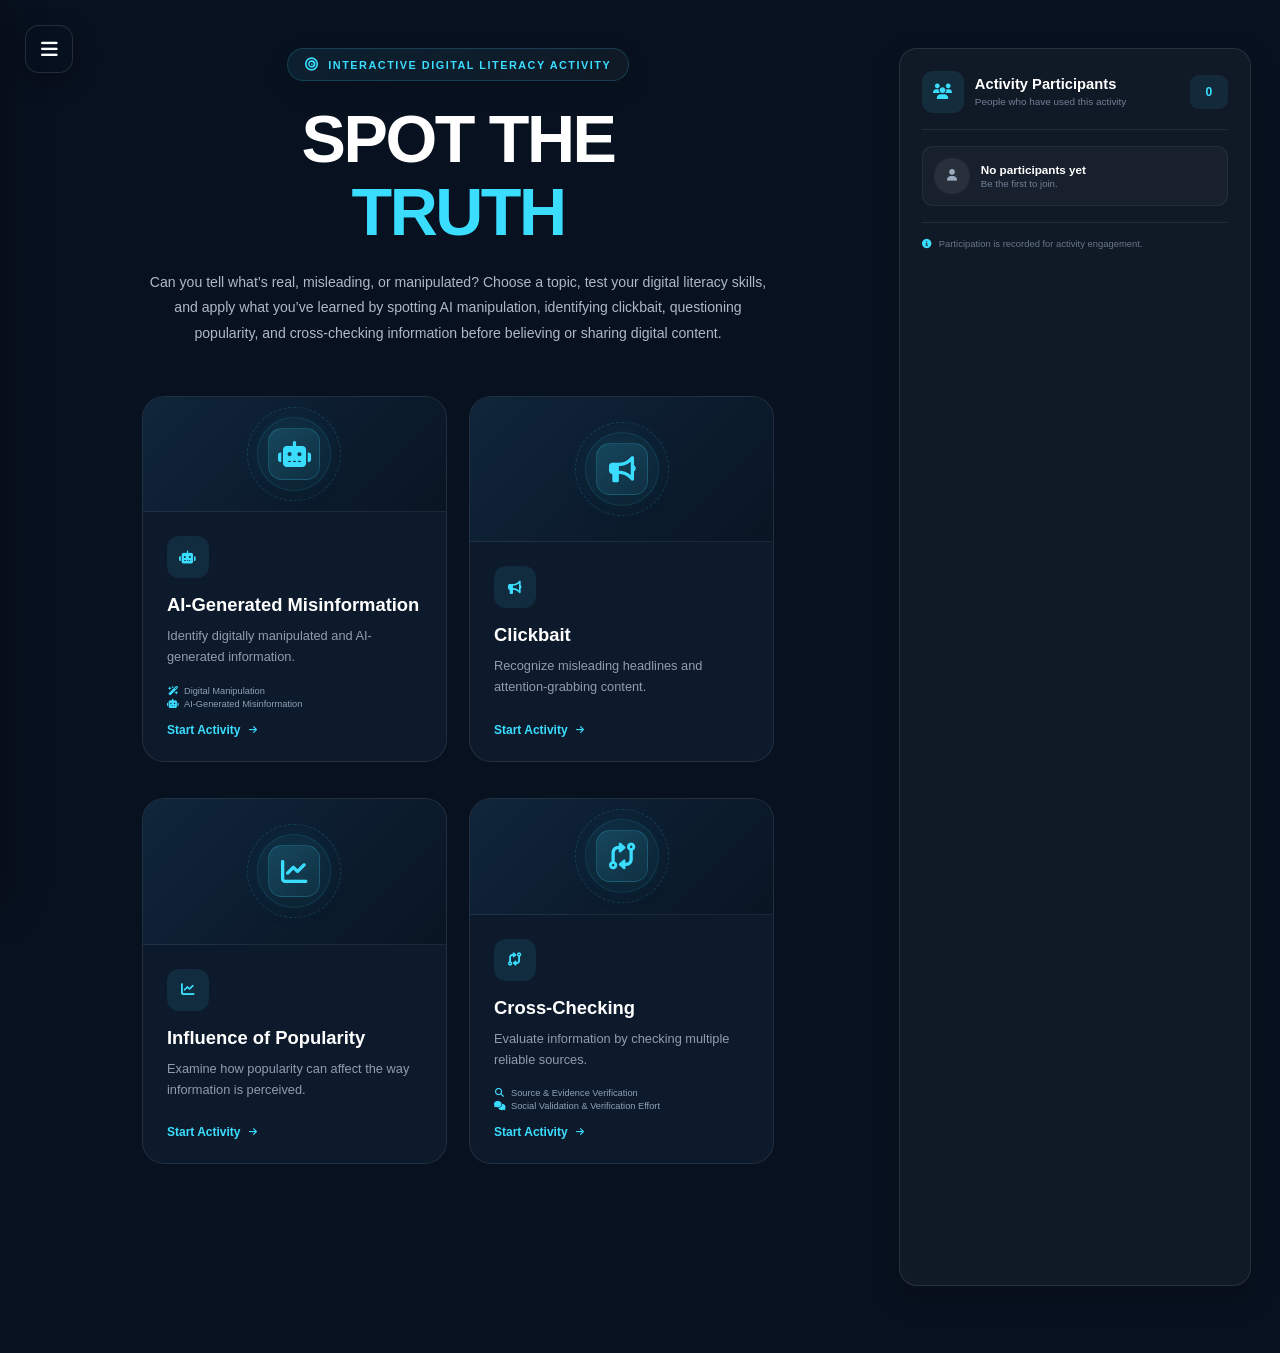
==== commit 868dab0a: "act-ref" ====
--- a/activity/act.html
+++ b/activity/act.html
@@ -129,10 +129,7 @@
 
                     <p class="overview-description">
 
-                        Can you tell what's real, misleading, or
-                        manipulated? Choose a topic, test your skills,
-                        and see how well you can spot misleading
-                        digital content.
+                        Can you tell what’s real, misleading, or manipulated? Choose a topic, test your digital literacy skills, and apply what you’ve learned by spotting AI manipulation, identifying clickbait, questioning popularity, and cross-checking information before believing or sharing digital content.
 
                     </p>
 
@@ -173,8 +170,7 @@
 
             <h2>
 
-                AI-Manipulation
-                Identification
+                AI-Generated Misinformation
 
             </h2>
 
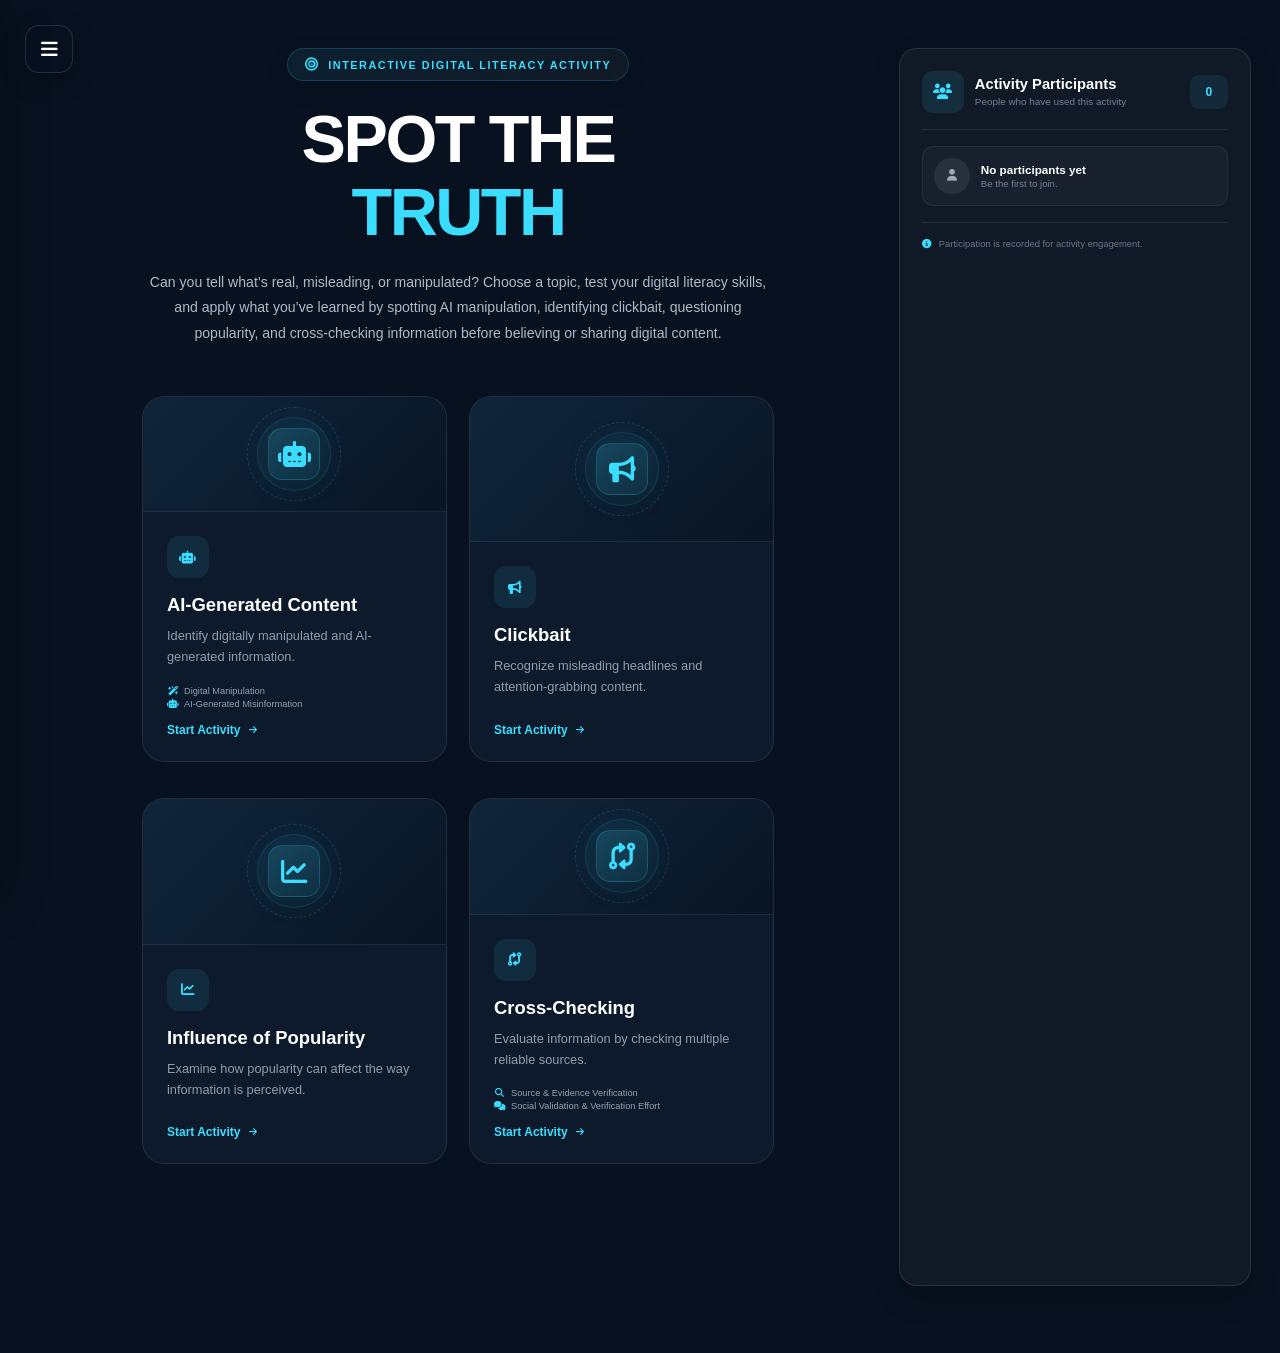
==== commit f4e44e91: "act-ref2" ====
--- a/activity/act.html
+++ b/activity/act.html
@@ -170,7 +170,7 @@
 
             <h2>
 
-                AI-Generated Misinformation
+                AI-Generated Content
 
             </h2>
 
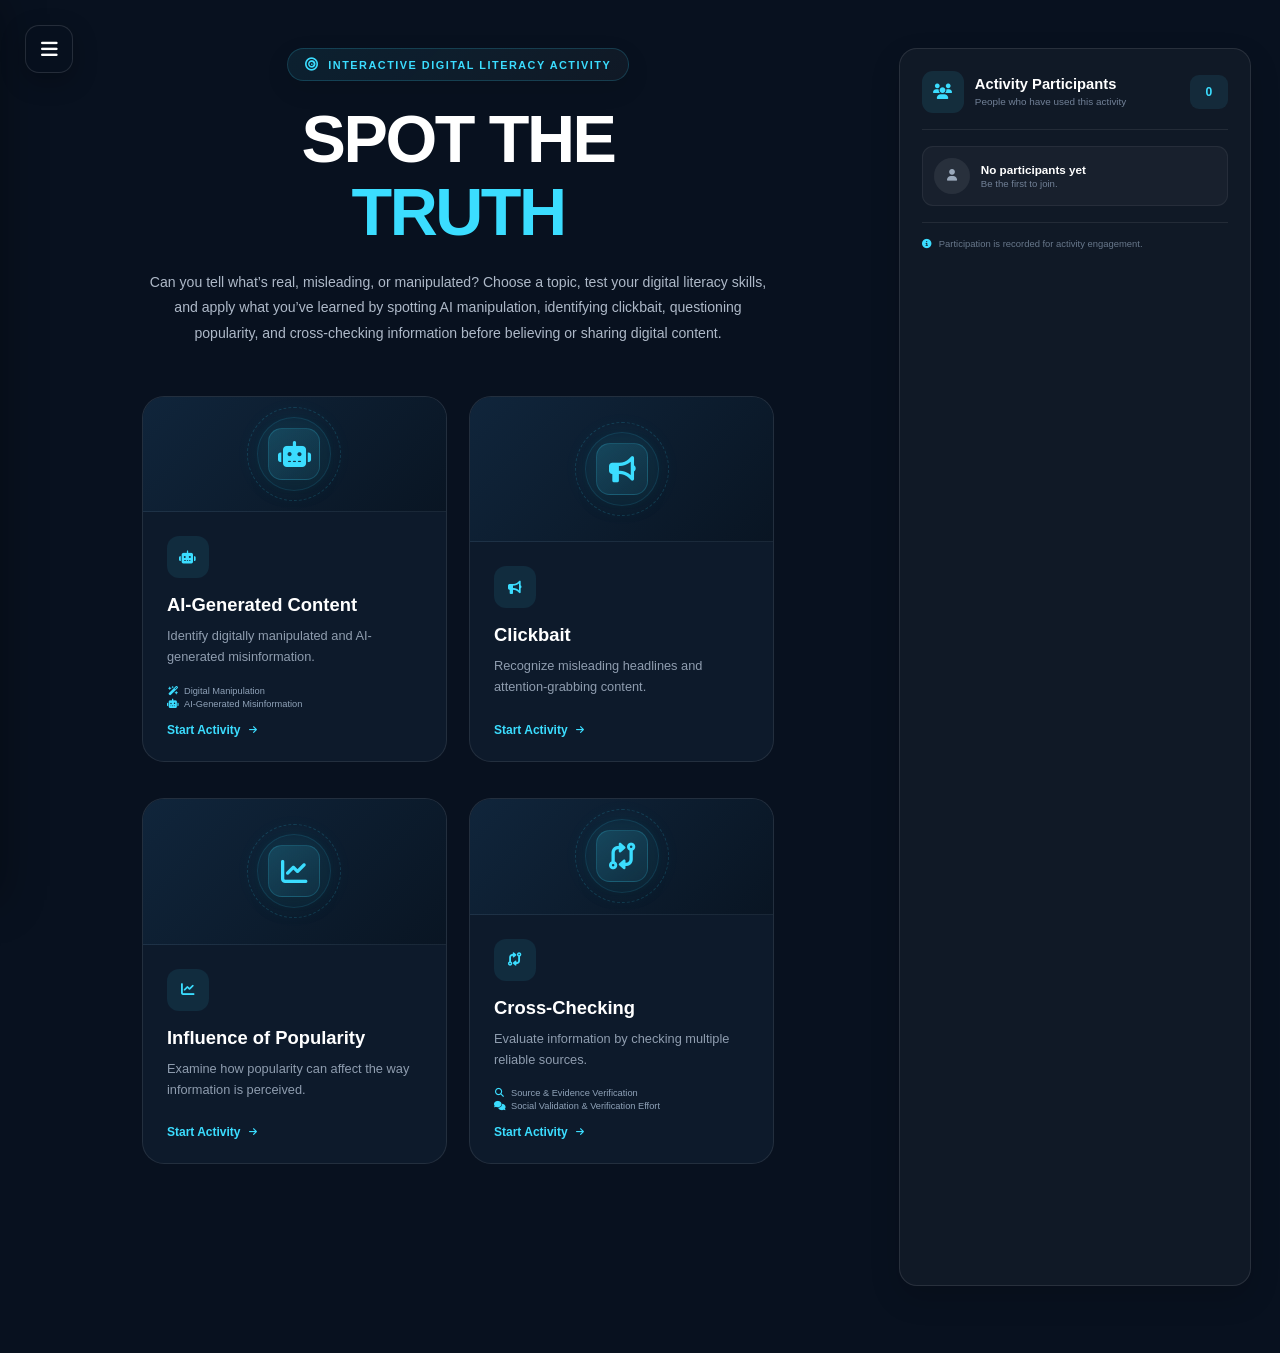
==== commit 65dd93c2: "indcss" ====
--- a/activity/act.html
+++ b/activity/act.html
@@ -178,7 +178,7 @@
             <p>
 
                 Identify digitally manipulated
-                and AI-generated information.
+                and AI-generated misinformation.
 
             </p>
 
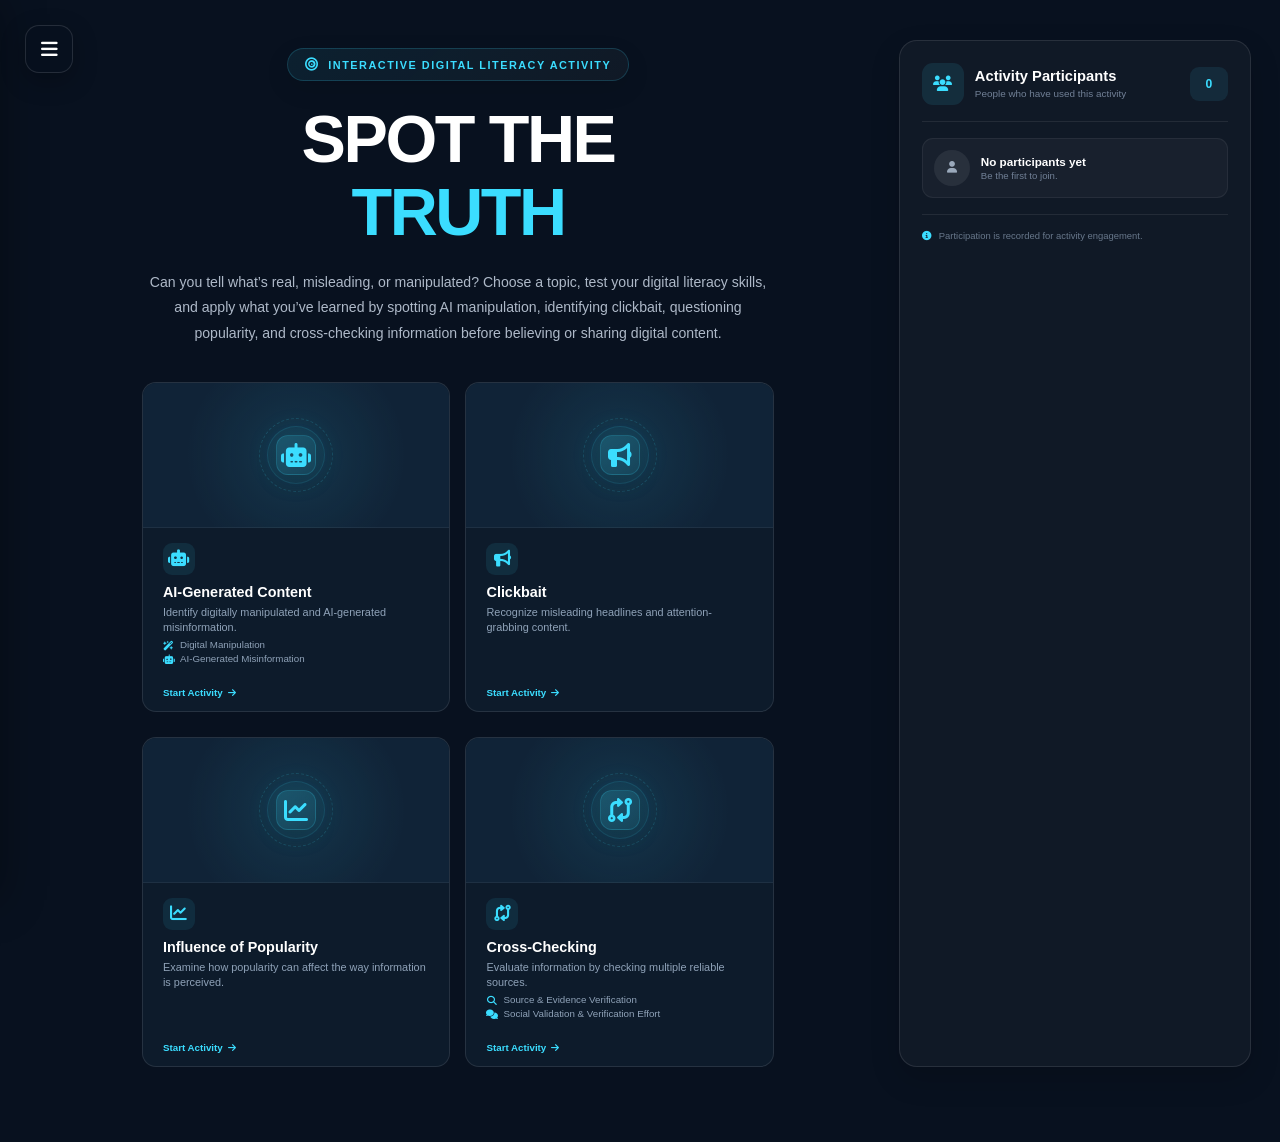
==== commit d9dc5909: "act-refine" ====
--- a/activity/act.html
+++ b/activity/act.html
@@ -279,60 +279,60 @@
 
 
 
-    <!-- =================================================
-         INFLUENCE OF POPULARITY
-    ================================================== -->
-
-    <button
-        class="topic-card"
-        data-topic="popularity"
-        type="button"
-    >
-
-        <div class="topic-image">
-
-            <i class="fa-solid fa-chart-line topic-main-icon"></i>
+<!-- =================================================
+     INFLUENCE OF POPULARITY
+================================================== -->
+
+<button
+    class="topic-card"
+    data-topic="popularity"
+    type="button"
+>
+
+    <div class="topic-image">
+
+        <i class="fa-solid fa-chart-line topic-main-icon"></i>
+
+    </div>
+
+
+    <div class="topic-card-content">
+
+
+        <div class="topic-icon">
+
+            <i class="fa-solid fa-chart-line"></i>
 
         </div>
 
 
-        <div class="topic-card-content">
-
-
-            <div class="topic-icon">
-
-                <i class="fa-solid fa-chart-line"></i>
-
-            </div>
-
-
-            <h2>
-
-                Influence of Popularity
-
-            </h2>
-
-
-            <p>
-
-                Examine how popularity can affect
-                the way information is perceived.
-
-            </p>
-
-
-            <span class="start-topic">
-
-                Start Activity
-
-                <i class="fa-solid fa-arrow-right"></i>
-
-            </span>
-
-
-        </div>
-
-    </button>
+        <h2>
+
+            Influence of Popularity
+
+        </h2>
+
+
+        <p>
+
+            Examine how popularity can affect
+            the way information is perceived.
+
+        </p>
+
+
+        <span class="start-topic">
+
+            Start Activity
+
+            <i class="fa-solid fa-arrow-right"></i>
+
+        </span>
+
+
+    </div>
+
+</button>
 
 
 
--- a/activity/act.css
+++ b/activity/act.css
@@ -259,53 +259,38 @@
 ========================================================== */
 
 .topic-grid {
-    margin-top: 4px;
-}
-
-
-/* ==========================================================
-   PARTICIPANTS PANEL SPACING
-========================================================== */
-
-.participants-panel {
-    margin-top: 8px;
-}
-
-
-/* ==========================================================
-   TOPIC GRID
-========================================================== */
-
-.topic-grid {
+
     width: 85%;
 
-    margin: 0 auto;
+    margin: 4px auto 0;
 
     display: grid;
 
     grid-template-columns: repeat(2, minmax(0, 1fr));
 
-    grid-auto-rows: max-content;
-
-    row-gap: 8px;
-    column-gap: 12px;
+    row-gap: 25px;
+
+    column-gap: 15px;
 
     text-align: left;
 
-    align-items: start;
+    align-items: stretch;
+
 }
 
 
 /* ==========================================================
    TOPIC CARD
+   COMPACT + EQUAL HEIGHT
 ========================================================== */
 
 .topic-card {
+
     width: 100%;
 
     min-width: 0;
 
-    height: 85%;
+    height: 330px;
 
     padding: 0;
 
@@ -327,20 +312,16 @@
 
     cursor: pointer;
 
+    box-sizing: border-box;
+
     transition:
+
         transform .25s ease,
+
         border-color .25s ease,
+
         box-shadow .25s ease;
-}
-
-
-/* ==========================================================
-   MOVE SECOND ROW OF TOPIC CARDS UP
-========================================================== */
-
-.topic-card:nth-child(3),
-.topic-card:nth-child(4) {
-    transform: translateY(-50px);
+
 }
 
 
@@ -349,178 +330,423 @@
 ========================================================== */
 
 .topic-card:hover {
+
     transform: translateY(-4px);
 
     border-color: rgba(59,221,255,.35);
 
     box-shadow:
+
         0 14px 30px rgba(0,0,0,.22);
-}
-
-
-/* ==========================================================
-   SECOND ROW HOVER
-   Keeps the -50px position + same 4px hover lift
-========================================================== */
-
-.topic-card:nth-child(3):hover,
-.topic-card:nth-child(4):hover {
-    transform: translateY(-54px);
-
-    border-color: rgba(59,221,255,.35);
+
+}
+
+
+/* ==========================================================
+   INTERACTIVE TOPIC ICON AREA
+========================================================== */
+
+.topic-image {
+
+    width: 100%;
+
+    height: 145px;
+
+    min-height: 105px;
+
+    flex-shrink: 0;
+
+    display: flex;
+
+    align-items: center;
+
+    justify-content: center;
+
+    position: relative;
+
+    background:
+
+        radial-gradient(
+
+            circle at center,
+
+            rgba(59,221,255,.10),
+
+            transparent 65%
+
+        ),
+
+        #102337;
+
+    border-bottom: 1px solid rgba(255,255,255,.06);
+
+    overflow: hidden;
+
+    box-sizing: border-box;
+
+}
+
+
+/* ==========================================================
+   DECORATIVE GLOW CIRCLE
+========================================================== */
+
+.topic-image::before {
+
+    content: "";
+
+    position: absolute;
+
+    width: 56px;
+
+    height: 56px;
+
+    border-radius: 50%;
+
+    background: rgba(59,221,255,.06);
+
+    border: 1px solid rgba(59,221,255,.12);
 
     box-shadow:
-        0 14px 30px rgba(0,0,0,.22);
-}
-
-
-/* ==========================================================
-   INTERACTIVE TOPIC ICON AREA
-========================================================== */
-
-.topic-image {
-    width: 100%;
-    height: 105px;
-
-    display: flex;
+
+        0 0 25px rgba(59,221,255,.08);
+
+    transition:
+
+        transform .35s ease,
+
+        background .35s ease,
+
+        box-shadow .35s ease;
+
+}
+
+
+/* ==========================================================
+   DECORATIVE RING
+========================================================== */
+
+.topic-image::after {
+
+    content: "";
+
+    position: absolute;
+
+    width: 72px;
+
+    height: 72px;
+
+    border-radius: 50%;
+
+    border: 1px dashed rgba(59,221,255,.16);
+
+    transform: rotate(0deg);
+
+    transition:
+
+        transform .5s ease,
+
+        border-color .3s ease;
+
+}
+
+
+/* ==========================================================
+   MAIN ICON
+========================================================== */
+
+.topic-main-icon {
+
+    position: relative;
+
+    z-index: 2;
+
+    width: 40px;
+
+    height: 40px;
+
+    display: flex !important;
 
     align-items: center;
-    
+
     justify-content: center;
 
-    position: relative;
+    border-radius: 12px;
 
     background:
-        radial-gradient(
-            circle at center,
-            rgba(59,221,255,.10),
-            transparent 65%
-        ),
-        #102337;
-
-    border-bottom: 1px solid rgba(255,255,255,.06);
-
-    overflow: hidden;
-}
-
-
-/* ==========================================================
-   DECORATIVE GLOW CIRCLE
-========================================================== */
-
-.topic-image::before {
-    content: "";
-
-    position: absolute;
-
-    width: 72px;
-    height: 72px;
-
-    border-radius: 50%;
-
-    background: rgba(59,221,255,.06);
-
-    border: 1px solid rgba(59,221,255,.12);
+
+        linear-gradient(
+
+            145deg,
+
+            rgba(59,221,255,.16),
+
+            rgba(59,221,255,.05)
+
+        );
+
+    border: 1px solid rgba(59,221,255,.18);
+
+    color: #3bddff;
+
+    font-size: 1.5rem;
 
     box-shadow:
-        0 0 25px rgba(59,221,255,.08);
+
+        0 8px 20px rgba(0,0,0,.18),
+
+        0 0 18px rgba(59,221,255,.08);
 
     transition:
+
         transform .35s ease,
-        background .35s ease,
-        box-shadow .35s ease;
-}
-
-
-/* ==========================================================
-   DECORATIVE RING
-========================================================== */
-
-.topic-image::after {
-    content: "";
-
-    position: absolute;
-
-    width: 92px;
-    height: 92px;
-
-    border-radius: 50%;
-
-    border: 1px dashed rgba(59,221,255,.16);
-
-    transform: rotate(0deg);
-
-    transition:
-        transform .5s ease,
-        border-color .3s ease;
-}
-
-
-/* ==========================================================
-   MAIN ICON
-========================================================== */
-
-.topic-main-icon {
-    position: relative;
-
-    z-index: 2;
-
-    width: 52px;
-    height: 52px;
-
-    display: flex !important;
+
+        box-shadow .35s ease,
+
+        background .35s ease;
+
+}
+
+
+/* ==========================================================
+   TOPIC CARD CONTENT
+   SAME INTERNAL SPACING FOR ALL 4 CARDS
+========================================================== */
+
+.topic-card-content {
+
+    flex: 1;
+
+    min-height: 0;
+
+    padding: 15px 20px 13px;
+
+    display: flex;
+
+    flex-direction: column;
+
+    align-items: flex-start;
+
+    box-sizing: border-box;
+
+}
+
+
+/* ==========================================================
+   SMALL TOPIC ICON
+========================================================== */
+
+.topic-icon {
+
+    width: 32px;
+
+    height: 32px;
+
+    min-width: 32px;
+
+    min-height: 32px;
+
+    display: flex;
 
     align-items: center;
+
     justify-content: center;
 
-    border-radius: 14px;
-
-    background:
-        linear-gradient(
-            145deg,
-            rgba(59,221,255,.16),
-            rgba(59,221,255,.05)
-        );
-
-    border: 1px solid rgba(59,221,255,.18);
+    border-radius: 9px;
+
+    background: rgba(59,221,255,.09);
 
     color: #3bddff;
 
-    font-size: 1.65rem;
-
-    box-shadow:
-        0 8px 20px rgba(0,0,0,.18),
-        0 0 18px rgba(59,221,255,.08);
-
-    transition:
-        transform .35s ease,
-        box-shadow .35s ease,
-        background .35s ease;
-}
-
-
-/* ==========================================================
-   HOVER EFFECT
+    margin-bottom: 8px;
+
+    font-size: 1.05rem;
+
+}
+
+
+/* ==========================================================
+   TOPIC TITLE
+========================================================== */
+
+.topic-card h2 {
+
+    margin: 0 0 4px;
+
+    font-size: .90rem;
+
+    line-height: 1.25;
+
+    font-weight: 700;
+
+    color: #ffffff;
+
+}
+
+
+/* ==========================================================
+   TOPIC DESCRIPTION
+========================================================== */
+
+.topic-card p {
+
+    margin: 0;
+
+    color: #8fa2b8;
+
+    font-size: .68rem;
+
+    line-height: 1.35;
+
+}
+
+
+/* ==========================================================
+   SUBTOPICS
+========================================================== */
+
+.topic-subtopics {
+
+    display: flex;
+
+    flex-direction: column;
+
+    gap: 2px;
+
+    margin-top: 5px;
+
+    margin-bottom: 4px;
+
+}
+
+
+/* ==========================================================
+   SUBTOPIC TEXT
+========================================================== */
+
+.topic-subtopics span {
+
+    display: flex;
+
+    align-items: center;
+
+    gap: 5px;
+
+    color: #8fa2b8;
+
+    font-size: .61rem;
+
+    line-height: 1.25;
+
+}
+
+
+/* ==========================================================
+   SUBTOPIC ICON
+========================================================== */
+
+.topic-subtopics i {
+
+    width: 12px;
+
+    min-width: 12px;
+
+    color: #3bddff;
+
+    text-align: center;
+
+    font-size: .60rem;
+
+}
+
+
+/* ==========================================================
+   START ACTIVITY
+   ALWAYS SITS AT THE SAME BOTTOM POSITION
+========================================================== */
+
+.start-topic {
+
+    display: inline-flex;
+
+    align-items: center;
+
+    gap: 5px;
+
+    margin-top: auto;
+
+    padding-top: 5px;
+
+    color: #3bddff;
+
+    font-size: .61rem;
+
+    font-weight: 700;
+
+    line-height: 1;
+
+    transition: gap .2s ease;
+
+}
+
+
+/* ==========================================================
+   START ACTIVITY ICON
+========================================================== */
+
+.start-topic i {
+
+    font-size: .57rem;
+
+    transition: transform .2s ease;
+
+}
+
+
+/* ==========================================================
+   START ACTIVITY HOVER
+========================================================== */
+
+.topic-card:hover .start-topic {
+
+    gap: 8px;
+
+}
+
+.topic-card:hover .start-topic i {
+
+    transform: translateX(3px);
+
+}
+
+
+/* ==========================================================
+   ICON HOVER EFFECT
 ========================================================== */
 
 .topic-card:hover .topic-image::before {
+
     transform: scale(1.18);
 
     background: rgba(59,221,255,.10);
 
     box-shadow:
         0 0 35px rgba(59,221,255,.12);
+
 }
 
 
 .topic-card:hover .topic-image::after {
+
     transform: rotate(35deg) scale(1.08);
 
     border-color: rgba(59,221,255,.28);
+
 }
 
 
 .topic-card:hover .topic-main-icon {
+
     transform: translateY(-3px) scale(1.08);
 
     background:
@@ -533,6 +759,7 @@
     box-shadow:
         0 10px 25px rgba(0,0,0,.22),
         0 0 25px rgba(59,221,255,.18);
+
 }
 
 
@@ -541,7 +768,9 @@
 ========================================================== */
 
 .topic-card:hover .topic-main-icon {
+
     animation: topicIconFloat 1.5s ease-in-out infinite;
+
 }
 
 
@@ -557,76 +786,6 @@
     }
 
 }
-
-
-/* ==========================================================
-   TOPIC TITLE
-========================================================== */
-
-.topic-card h2 {
-    margin: 0 0 5px;
-
-    font-size: .84rem;
-
-    line-height: 1.25;
-
-    font-weight: 700;
-
-    color: #ffffff;
-}
-
-
-/* ==========================================================
-   TOPIC DESCRIPTION
-========================================================== */
-
-.topic-card p {
-    margin: 0;
-
-    color: #8fa2b8;
-
-    font-size: .65rem;
-
-    line-height: 1.4;
-}
-
-
-/* ==========================================================
-   AI SUBTOPICS
-========================================================== */
-
-.topic-subtopics {
-    display: flex;
-
-    flex-direction: column;
-
-    gap: 3px;
-
-    margin-top: 7px;
-
-    margin-bottom: 7px;
-}
-
-.topic-subtopics span {
-    display: flex;
-
-    align-items: center;
-
-    gap: 5px;
-
-    color: #8fa2b8;
-
-    font-size: .58rem;
-}
-
-.topic-subtopics i {
-    width: 12px;
-
-    color: #3bddff;
-
-    text-align: center;
-}
-
 
 /* ==========================================================
    START ACTIVITY
@@ -1320,207 +1479,7 @@
 
 
 
-/* ==========================================================
-   TOPIC GRID
-========================================================== */
-
-.topic-grid {
-
-    display: grid;
-
-    grid-template-columns: repeat(2, 1fr);
-
-    gap: 22px;
-
-    margin-top: 50px;
-
-    text-align: left;
-
-}
-
-
-/* ==========================================================
-   TOPIC CARD
-========================================================== */
-
-.topic-card {
-
-    border: 1px solid rgba(255,255,255,.09);
-
-    background: #0d1a2b;
-
-    border-radius: 22px;
-
-    overflow: hidden;
-
-    padding: 0;
-
-    cursor: pointer;
-
-    text-align: left;
-
-    color: #ffffff;
-
-    transition:
-        transform .3s ease,
-        border-color .3s ease,
-        box-shadow .3s ease;
-
-}
-
-
-.topic-card:hover {
-
-    transform: translateY(-7px);
-
-    border-color: rgba(59,221,255,.55);
-
-    box-shadow: 0 18px 40px rgba(0,0,0,.3);
-
-}
-
-
-/* ==========================================================
-   TOPIC IMAGE
-========================================================== */
-
-.topic-image {
-
-    width: 100%;
-
-    height: 180px;
-
-    background:
-        linear-gradient(
-            135deg,
-            #10253b,
-            #091523
-        );
-
-    display: flex;
-
-    align-items: center;
-
-    justify-content: center;
-
-    overflow: hidden;
-
-}
-
-
-.image-placeholder {
-
-    display: flex;
-
-    flex-direction: column;
-
-    align-items: center;
-
-    justify-content: center;
-
-    gap: 7px;
-
-    color: rgba(255,255,255,.25);
-
-    font-size: 2rem;
-
-}
-
-
-.image-placeholder small {
-
-    font-size: .65rem;
-
-    letter-spacing: .5px;
-
-}
-
-
-/* ==========================================================
-   TOPIC CONTENT
-========================================================== */
-
-.topic-card-content {
-
-    padding: 24px;
-
-}
-
-
-.topic-icon {
-
-    width: 42px;
-
-    height: 42px;
-
-    display: flex;
-
-    align-items: center;
-
-    justify-content: center;
-
-    border-radius: 12px;
-
-    background: rgba(59,221,255,.09);
-
-    color: #3bddff;
-
-    margin-bottom: 15px;
-
-}
-
-
-.topic-card h2 {
-
-    font-size: 1.15rem;
-
-    margin-bottom: 9px;
-
-}
-
-
-.topic-card p {
-
-    color: #8f9daf;
-
-    font-size: .8rem;
-
-    line-height: 1.65;
-
-    margin-bottom: 18px;
-
-}
-
-
-.start-topic {
-
-    display: flex;
-
-    align-items: center;
-
-    gap: 8px;
-
-    color: #3bddff;
-
-    font-size: .75rem;
-
-    font-weight: 700;
-
-}
-
-
-.start-topic i {
-
-    transition: transform .2s ease;
-
-}
-
-
-.topic-card:hover .start-topic i {
-
-    transform: translateX(5px);
-
-}
+
 
 
 /* ==========================================================
@@ -1736,7 +1695,7 @@
 
     margin: 8px 0 10px;
 
-    font-size: 1.35rem;
+    font-size: 1.15rem;
 
     line-height: 1.4;
 
@@ -1767,36 +1726,33 @@
 .choices {
 
     display: flex;
-
     flex-direction: column;
+    gap: 10px;
+    width: 100%;
+
+}
+
+
+/* ==========================================================
+   CHOICE BUTTON — COMPACT
+========================================================== */
+
+.choice-button {
+
+    width: 100%;
+
+    min-height: 52px;
+
+    padding: 10px 16px;
+
+    display: flex;
+    align-items: center;
 
     gap: 12px;
 
-    width: 100%;
-}
-
-
-/* ==========================================================
-   CHOICE BUTTON
-========================================================== */
-
-.choice-button {
-
-    width: 100%;
-
-    min-height: 62px;
-
-    padding: 14px 18px;
-
-    display: flex;
-
-    align-items: center;
-
-    gap: 14px;
-
     border: 1px solid rgba(255,255,255,.10);
 
-    border-radius: 14px;
+    border-radius: 12px;
 
     background: #172638;
 
@@ -1804,9 +1760,9 @@
 
     font-family: inherit;
 
-    font-size: .82rem;
-
-    line-height: 1.45;
+    font-size: .75rem;
+
+    line-height: 1.35;
 
     text-align: left;
 
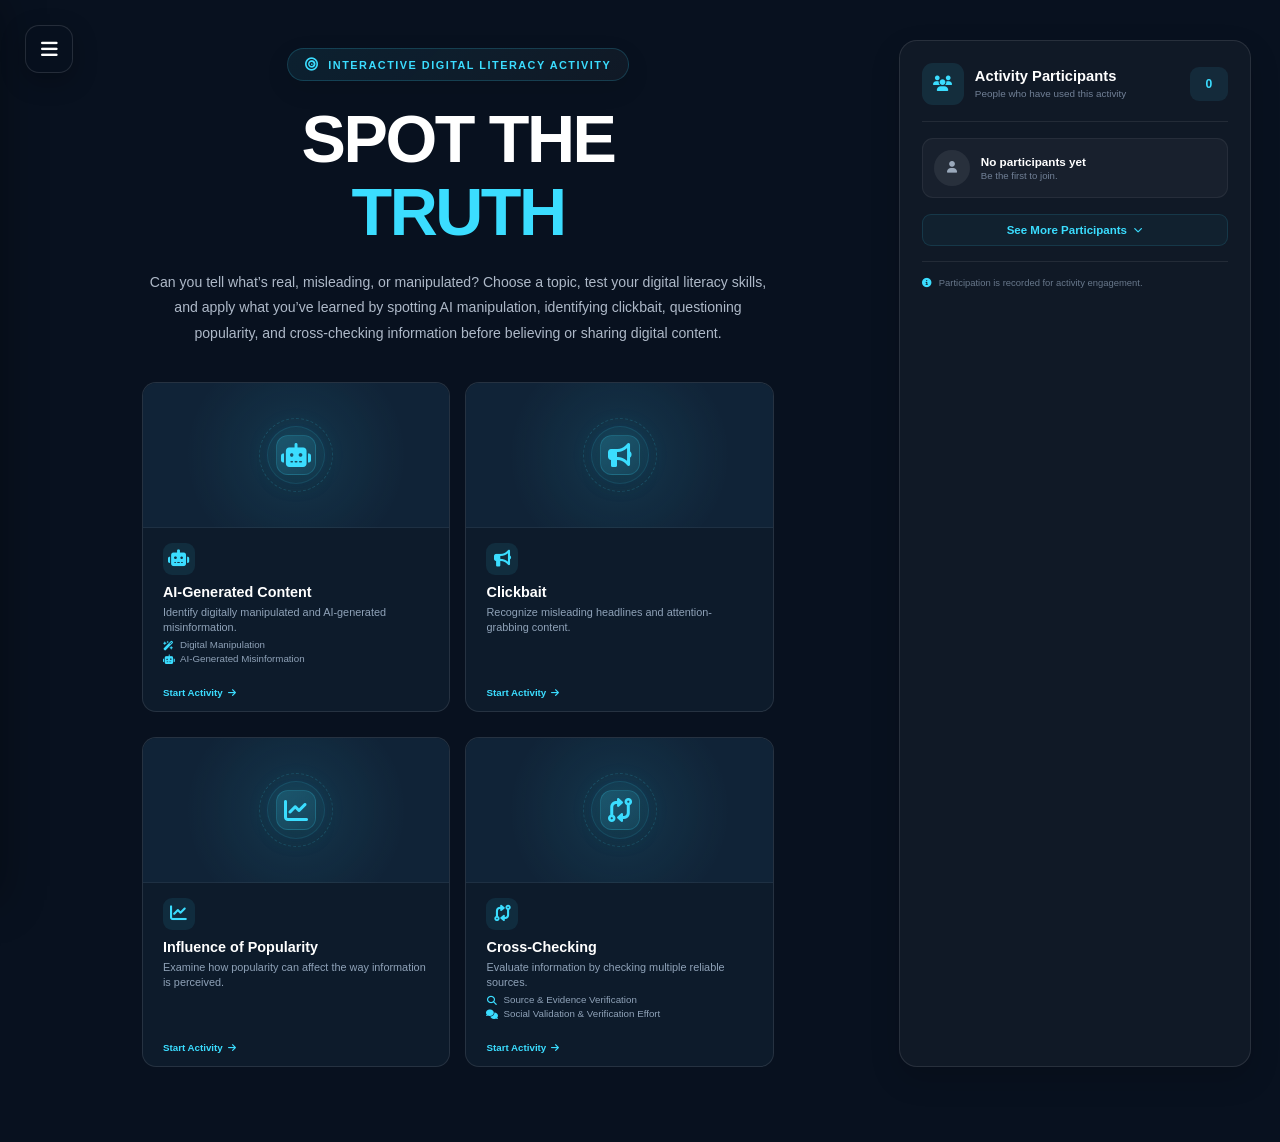
==== commit 5f86158e: "seemore-btn-act" ====
--- a/activity/act.html
+++ b/activity/act.html
@@ -523,6 +523,16 @@
                         </div>
 
                     </div>
+
+<button
+    class="participants-see-more"
+    id="participantsSeeMore"
+    type="button"
+    aria-expanded="false"
+>
+    <span>See More Participants</span>
+    <i class="fa-solid fa-chevron-down"></i>
+</button>
 
 
 
--- a/activity/act.css
+++ b/activity/act.css
@@ -986,6 +986,72 @@
 
 }
 
+/* ==========================================================
+   PARTICIPANTS — SEE MORE
+========================================================== */
+
+.participant-item:nth-child(n + 14) {
+    display: none;
+}
+
+
+/* ==========================================================
+   SHOW MORE BUTTON
+========================================================== */
+
+.participants-see-more {
+    width: 100%;
+    display: flex;
+    align-items: center;
+    justify-content: center;
+    gap: 7px;
+
+    margin: 0 0 15px;
+    padding: 9px 12px;
+
+    border: 1px solid rgba(59,221,255,.12);
+    border-radius: 9px;
+
+    background: rgba(59,221,255,.045);
+
+    color: #3bddff;
+
+    font-family: inherit;
+    font-size: .72rem;
+    font-weight: 600;
+
+    cursor: pointer;
+
+    transition:
+        background .2s ease,
+        border-color .2s ease,
+        color .2s ease,
+        transform .2s ease;
+}
+
+.participants-see-more:hover {
+    background:
+        linear-gradient(
+            135deg,
+            rgba(59,221,255,.10),
+            rgba(37,99,235,.10)
+        );
+
+    border-color: rgba(59,221,255,.28);
+
+    color: #ffffff;
+
+    transform: translateY(-1px);
+}
+
+.participants-see-more i {
+    font-size: .56rem;
+
+    transition:
+        transform .25s ease;
+}
+
+
 
 /* ==========================================================
    PARTICIPANT ITEM
@@ -1488,7 +1554,7 @@
 
 .question-screen {
 
-    padding: 50px 6%;
+    padding: 40px 6%;
 
 }
 
@@ -1497,7 +1563,7 @@
 
     width: 100%;
 
-    max-width: 1000px;
+    max-width: 1100px;
 
     margin: auto;
 
@@ -1591,7 +1657,7 @@
 
     overflow: hidden;
 
-    margin-bottom: 30px;
+    margin-bottom: 24px;
 
 }
 
@@ -1611,6 +1677,7 @@
 
 /* ==========================================================
    QUESTION CARD
+   DESKTOP — IMAGE LEFT / CONTENT RIGHT
 ========================================================== */
 
 .question-card {
@@ -1621,16 +1688,23 @@
 
     margin: 0 auto;
 
+    display: grid;
+
+    grid-template-columns: 44% 56%;
+
+    align-items: stretch;
+
     background: #0d1b2b;
 
     border: 1px solid rgba(255,255,255,.10);
 
-    border-radius: 24px;
+    border-radius: 20px;
 
     overflow: hidden;
 
     box-shadow:
         0 15px 40px rgba(0,0,0,.18);
+
 }
 
 
@@ -1642,7 +1716,9 @@
 
     width: 100%;
 
-    min-height: 360px;
+    min-height: 470px;
+
+    height: 100%;
 
     display: flex;
 
@@ -1650,21 +1726,26 @@
 
     justify-content: center;
 
-    padding: 0;
+    padding: 18px;
+
+    box-sizing: border-box;
 
     background: #081625;
 
     overflow: hidden;
-}
-
-
-/* ACTUAL QUESTION IMAGE */
+
+}
+
+
+/* ==========================================================
+   ACTUAL QUESTION IMAGE
+========================================================== */
 
 .question-image img {
 
     width: 100%;
 
-    height: 360px;
+    height: 430px;
 
     display: block;
 
@@ -1673,16 +1754,207 @@
     object-position: center;
 
     background: #081625;
-}
-
-
-/* ==========================================================
-   QUESTION CONTENT
+
+}
+
+
+/* ==========================================================
+   INDIVIDUAL IMAGE SIZES
+========================================================== */
+
+/* AI — Digital Manipulation */
+
+.question-image img.image-digital {
+
+    width: 100%;
+
+    height: 490px;
+
+}
+
+
+/* AI — AI Generated Misinformation */
+
+.question-image img.image-ai-text {
+
+    width: 96%;
+
+    height: 460px;
+
+}
+
+
+/* Clickbait */
+
+.question-image img.image-clickbait {
+
+    width: 98%;
+
+    height: 480px;
+
+}
+
+
+/* Popularity — Image 1 */
+
+.question-image img.image-popularity1 {
+
+    width: 96%;
+
+    height: 450px;
+
+}
+
+
+/* Popularity — Image 2 */
+
+.question-image img.image-popularity2 {
+
+    width: 96%;
+
+    height: 440px;
+
+}
+
+
+/* Cross-Checking — Source */
+
+.question-image img.image-source {
+
+    width: 100%;
+
+    height: 500px;
+
+}
+
+
+/* Cross-Checking — Social */
+
+.question-image img.image-social {
+
+    width: 100%;
+
+    height: 500px;
+
+}
+
+
+/* ==========================================================
+   QUESTION CONTENT — RIGHT PANEL
 ========================================================== */
 
 .question-content {
 
-    padding: 30px 32px 32px;
+    grid-column: 2;
+
+    padding: 27px 30px 28px;
+
+    box-sizing: border-box;
+
+    display: flex;
+
+    flex-direction: column;
+
+    justify-content: flex-start;
+
+    min-width: 0;
+
+    position: relative;
+
+    background:
+        linear-gradient(
+            145deg,
+            rgba(14, 31, 48, .98),
+            rgba(9, 23, 37, .98)
+        );
+
+    border-left: 1px solid rgba(59,221,255,.08);
+
+}
+
+
+/* ==========================================================
+   NO-IMAGE QUESTION
+   EXPAND QUESTION CONTENT ACROSS ENTIRE CARD
+========================================================== */
+
+.question-card:has(
+    .question-image[style*="display: none"]
+) {
+
+    display: block;
+
+}
+
+
+.question-card:has(
+    .question-image[style*="display: none"]
+) .question-content {
+
+    width: 100%;
+
+    grid-column: auto;
+
+    border-left: none;
+
+}
+
+
+/* ==========================================================
+   SUBTLE DIGITAL ACCENT
+========================================================== */
+
+.question-content::before {
+
+    content: "";
+
+    position: absolute;
+
+    top: 0;
+    left: 0;
+
+    width: 3px;
+    height: 72px;
+
+    background:
+        linear-gradient(
+            to bottom,
+            #3bddff,
+            rgba(59,221,255,0)
+        );
+
+    opacity: .8;
+
+}
+
+
+/* ==========================================================
+   QUESTION LABEL
+   Works with common question label elements
+========================================================== */
+
+.question-content .question-label {
+
+    display: inline-flex;
+
+    align-items: center;
+
+    gap: 7px;
+
+    width: fit-content;
+
+    margin-bottom: 9px;
+
+    color: #3bddff;
+
+    font-size: .63rem;
+
+    font-weight: 800;
+
+    letter-spacing: 1.5px;
+
+    text-transform: uppercase;
+
 }
 
 
@@ -1693,13 +1965,20 @@
 .question-text,
 .question-content h2 {
 
-    margin: 8px 0 10px;
-
-    font-size: 1.15rem;
-
-    line-height: 1.4;
+    margin: 0 0 9px;
+
+    max-width: 100%;
 
     color: #ffffff;
+
+    font-size: 1.02rem;
+
+    line-height: 1.46;
+
+    font-weight: 700;
+
+    letter-spacing: -.1px;
+
 }
 
 
@@ -1709,13 +1988,39 @@
 
 .question-instruction {
 
-    margin: 0 0 20px;
+    margin: 0 0 17px;
 
     color: #8fa2b8;
 
-    font-size: .85rem;
+    font-size: .75rem;
 
     line-height: 1.5;
+
+}
+
+
+/* ==========================================================
+   SMALL DIGITAL DIVIDER
+========================================================== */
+
+.question-content .question-instruction::after {
+
+    content: "";
+
+    display: block;
+
+    width: 42px;
+
+    height: 2px;
+
+    margin-top: 12px;
+
+    border-radius: 5px;
+
+    background: #3bddff;
+
+    opacity: .45;
+
 }
 
 
@@ -1726,8 +2031,11 @@
 .choices {
 
     display: flex;
+
     flex-direction: column;
-    gap: 10px;
+
+    gap: 8px;
+
     width: 100%;
 
 }
@@ -1741,37 +2049,75 @@
 
     width: 100%;
 
-    min-height: 52px;
-
-    padding: 10px 16px;
-
-    display: flex;
+    min-height: 48px;
+
+    padding: 9px 13px;
+
+    display: flex;
+
     align-items: center;
 
-    gap: 12px;
-
-    border: 1px solid rgba(255,255,255,.10);
-
-    border-radius: 12px;
-
-    background: #172638;
+    gap: 11px;
+
+    box-sizing: border-box;
+
+    border: 1px solid rgba(255,255,255,.09);
+
+    border-radius: 11px;
+
+    background:
+        linear-gradient(
+            135deg,
+            rgba(23,38,56,.98),
+            rgba(19,34,51,.98)
+        );
 
     color: #ffffff;
 
     font-family: inherit;
 
-    font-size: .75rem;
-
-    line-height: 1.35;
+    font-size: .78rem;
+
+    line-height: 1.42;
 
     text-align: left;
 
     cursor: pointer;
+
+    position: relative;
+
+    overflow: hidden;
 
     transition:
         background .2s ease,
         border-color .2s ease,
-        transform .2s ease;
+        transform .2s ease,
+        box-shadow .2s ease;
+
+}
+
+
+/* ==========================================================
+   CHOICE DIGITAL ACCENT
+========================================================== */
+
+.choice-button::before {
+
+    content: "";
+
+    position: absolute;
+
+    left: 0;
+    top: 0;
+
+    width: 2px;
+    height: 100%;
+
+    background: #3bddff;
+
+    opacity: 0;
+
+    transition: opacity .2s ease;
 
 }
 
@@ -1782,25 +2128,885 @@
 
 .choice-button:hover:not(.disabled) {
 
+    transform: translateX(2px);
+
+    border-color: rgba(59,221,255,.35);
+
+    background:
+        linear-gradient(
+            135deg,
+            #1a3045,
+            #172b40
+        );
+
+    box-shadow:
+        0 4px 16px rgba(0,0,0,.18),
+        0 0 12px rgba(59,221,255,.04);
+
+}
+
+
+.choice-button:hover:not(.disabled)::before {
+
+    opacity: 1;
+
+}
+
+
+/* ==========================================================
+   CHOICE LETTER
+========================================================== */
+
+.choice-letter {
+
+    flex-shrink: 0;
+
+    width: 34px;
+
+    height: 34px;
+
+    display: flex;
+
+    align-items: center;
+
+    justify-content: center;
+
+    border-radius: 8px;
+
+    background: rgba(59,221,255,.10);
+
+    border: 1px solid rgba(59,221,255,.08);
+
+    color: #3bddff;
+
+    font-size: .78rem;
+
+    font-weight: 800;
+
+    transition:
+        background .2s ease,
+        border-color .2s ease;
+
+}
+
+
+/* ==========================================================
+   CHOICE HOVER LETTER
+========================================================== */
+
+.choice-button:hover:not(.disabled) .choice-letter {
+
+    background: rgba(59,221,255,.16);
+
+    border-color: rgba(59,221,255,.22);
+
+}
+
+
+/* ==========================================================
+   CORRECT ANSWER
+========================================================== */
+
+.choice-button.correct {
+
+    background:
+        linear-gradient(
+            135deg,
+            rgba(34,197,94,.16),
+            rgba(22,72,50,.20)
+        );
+
+    border-color: rgba(34,197,94,.60);
+
+    color: #ffffff;
+
+    box-shadow:
+        0 0 14px rgba(34,197,94,.05);
+
+}
+
+
+.choice-button.correct::before {
+
+    background: #4ade80;
+
+    opacity: 1;
+
+}
+
+
+.choice-button.correct .choice-letter {
+
+    background: rgba(34,197,94,.22);
+
+    border-color: rgba(34,197,94,.25);
+
+    color: #4ade80;
+
+}
+
+
+/* ==========================================================
+   WRONG ANSWER
+========================================================== */
+
+.choice-button.wrong {
+
+    background:
+        linear-gradient(
+            135deg,
+            rgba(239,68,68,.16),
+            rgba(82,30,35,.20)
+        );
+
+    border-color: rgba(239,68,68,.60);
+
+    color: #ffffff;
+
+}
+
+
+.choice-button.wrong::before {
+
+    background: #f87171;
+
+    opacity: 1;
+
+}
+
+
+.choice-button.wrong .choice-letter {
+
+    background: rgba(239,68,68,.22);
+
+    border-color: rgba(239,68,68,.25);
+
+    color: #f87171;
+
+}
+
+
+/* ==========================================================
+   DISABLED CHOICES
+========================================================== */
+
+.choice-button.disabled {
+
+    cursor: not-allowed;
+
+    transform: none;
+
+}
+
+
+/* ==========================================================
+   ANSWER FEEDBACK
+========================================================== */
+
+.answer-feedback {
+
+    margin-top: 14px;
+
+    display: none;
+
+}
+
+
+/* ==========================================================
+   FEEDBACK BOX
+========================================================== */
+
+.answer-feedback.show {
+
+    display: flex;
+
+    align-items: flex-start;
+
+    gap: 10px;
+
+    padding: 12px 14px;
+
+    border-radius: 11px;
+
+    background:
+        linear-gradient(
+            135deg,
+            rgba(34,197,94,.10),
+            rgba(34,197,94,.04)
+        );
+
+    border: 1px solid rgba(34,197,94,.25);
+
+    color: #ffffff;
+
+    box-shadow:
+        inset 0 1px 0 rgba(255,255,255,.025);
+
+}
+
+
+/* ==========================================================
+   WRONG ANSWER FEEDBACK
+========================================================== */
+
+.answer-feedback.wrong {
+
+    background:
+        linear-gradient(
+            135deg,
+            rgba(239,68,68,.10),
+            rgba(239,68,68,.04)
+        );
+
+    border-color: rgba(239,68,68,.25);
+
+}
+
+
+/* ==========================================================
+   FEEDBACK ICON
+========================================================== */
+
+.feedback-icon {
+
+    flex-shrink: 0;
+
+    width: 30px;
+
+    height: 30px;
+
+    display: flex;
+
+    align-items: center;
+
+    justify-content: center;
+
+    border-radius: 9px;
+
+    background: rgba(34,197,94,.16);
+
+    color: #4ade80;
+
+    font-size: .78rem;
+
+}
+
+
+.answer-feedback.wrong .feedback-icon {
+
+    background: rgba(239,68,68,.16);
+
+    color: #f87171;
+
+}
+
+
+/* ==========================================================
+   FEEDBACK TEXT
+========================================================== */
+
+.answer-feedback strong {
+
+    display: block;
+
+    margin-bottom: 3px;
+
+    font-size: .78rem;
+
+    color: #4ade80;
+
+}
+
+
+.answer-feedback.wrong strong {
+
+    color: #f87171;
+
+}
+
+
+.answer-feedback p {
+
+    margin: 0;
+
+    color: #a9b8c8;
+
+    font-size: .70rem;
+
+    line-height: 1.48;
+
+}
+
+
+/* ==========================================================
+   NEXT BUTTON
+========================================================== */
+
+.next-button {
+
+    margin-top: 14px;
+
+    width: 100%;
+
+    min-height: 45px;
+
+    border: 0;
+
+    border-radius: 10px;
+
+    padding: 11px 14px;
+
+    background:
+        linear-gradient(
+            135deg,
+            #3bddff,
+            #2bc5e8
+        );
+
+    color: #06121e;
+
+    font-family: inherit;
+
+    font-size: .76rem;
+
+    font-weight: 800;
+
+    cursor: pointer;
+
+    display: flex;
+
+    align-items: center;
+
+    justify-content: center;
+
+    gap: 8px;
+
+    box-shadow:
+        0 5px 16px rgba(59,221,255,.10);
+
+    transition:
+        transform .2s ease,
+        background .2s ease,
+        box-shadow .2s ease;
+
+}
+
+
+.next-button:hover:not(:disabled) {
+
     transform: translateY(-2px);
 
-    border-color: rgba(59,221,255,.35);
+    background:
+        linear-gradient(
+            135deg,
+            #64e5ff,
+            #3bddff
+        );
+
+    box-shadow:
+        0 7px 20px rgba(59,221,255,.16);
+
+}
+
+
+.next-button:disabled {
+
+    opacity: .35;
+
+    cursor: not-allowed;
+
+    box-shadow: none;
+
+}
+
+
+
+/* ==========================================================
+   RESULT SCREEN
+========================================================== */
+
+.result-screen {
+
+    display: none;
+
+    align-items: center;
+
+    justify-content: center;
+
+    padding: 35px 30px 45px;
+
+}
+
+
+.result-screen.active {
+
+    display: flex;
+
+}
+
+
+/* ==========================================================
+   RESULT CARD
+========================================================== */
+
+.result-card {
+
+    width: 100%;
+
+    max-width: 440px;
+
+    text-align: center;
+
+    background: #0d1a2b;
+
+    border: 1px solid rgba(255,255,255,.09);
+
+    border-radius: 20px;
+
+    padding: 35px 30px 28px;
+
+}
+
+
+/* ==========================================================
+   RESULT ICON
+========================================================== */
+
+.result-icon {
+
+    width: 62px;
+
+    height: 62px;
+
+    margin: 0 auto 17px;
+
+    border-radius: 16px;
+
+    display: flex;
+
+    align-items: center;
+
+    justify-content: center;
+
+    background: rgba(59,221,255,.1);
+
+    color: #3bddff;
+
+    font-size: 1.7rem;
+
+}
+
+
+/* ==========================================================
+   RESULT LABEL
+========================================================== */
+
+.result-label {
+
+    display: block;
+
+    color: #3bddff;
+
+    font-size: .60rem;
+
+    font-weight: 800;
+
+    letter-spacing: 1.8px;
+
+    margin-bottom: 7px;
+
+}
+
+
+/* ==========================================================
+   RESULT TITLE
+========================================================== */
+
+.result-card h1 {
+
+    font-size: 1.9rem;
+
+    line-height: 1.1;
+
+    margin: 0 0 9px;
+
+}
+
+
+/* ==========================================================
+   RESULT DESCRIPTION
+========================================================== */
+
+.result-card > p {
+
+    color: #8f9daf;
+
+    font-size: .75rem;
+
+    line-height: 1.5;
+
+    margin: 0 auto 20px;
+
+    max-width: 350px;
+
+}
+
+
+/* ==========================================================
+   SCORE
+========================================================== */
+
+.score-box {
+
+    margin: 0 auto 20px;
+
+    padding: 17px 18px;
+
+    border-radius: 13px;
+
+    background: rgba(255,255,255,.04);
+
+}
+
+
+/* SCORE LABEL */
+
+.score-box span {
+
+    display: block;
+
+    color: #8f9daf;
+
+    font-size: .60rem;
+
+    letter-spacing: 1.3px;
+
+    margin-bottom: 6px;
+
+}
+
+
+/* SCORE NUMBER */
+
+.score-box strong {
+
+    display: block;
+
+    font-size: 2.1rem;
+
+    line-height: 1;
+
+    color: #3bddff;
+
+}
+
+
+/* ==========================================================
+   RESULT BUTTONS
+========================================================== */
+
+.result-actions {
+
+    display: flex;
+
+    gap: 10px;
+
+    margin-top: 2px;
+
+}
+
+
+/* ==========================================================
+   RESULT BUTTON
+========================================================== */
+
+.result-button {
+
+    flex: 1;
+
+    padding: 11px 12px;
+
+    border-radius: 10px;
+
+    font-family: inherit;
+
+    font-size: .70rem;
+
+    font-weight: 700;
+
+    cursor: pointer;
+
+    display: flex;
+
+    align-items: center;
+
+    justify-content: center;
+
+    gap: 6px;
+
+    transition: .2s ease;
+
+}
+
+
+/* ==========================================================
+   CLICKBAIT ACTIVITY CONTENT
+   ADDITIONAL STYLES ONLY
+========================================================== */
+
+
+/* ==========================================================
+   TOPIC DIVIDER
+========================================================== */
+
+.topic-divider {
+
+    width: 100%;
+
+    height: 1px;
+
+    margin: 12px 0 10px;
+
+    background: rgba(255,255,255,.08);
+
+}
+
+
+/* ==========================================================
+   BEFORE YOU PROCEED
+========================================================== */
+
+.topic-activity-info {
+
+    width: 100%;
+
+    display: flex;
+
+    flex-direction: column;
+
+    gap: 3px;
+
+    margin-bottom: 13px;
+
+}
+
+
+.topic-activity-info strong {
+
+    color: #3bddff;
+
+    font-size: .62rem;
+
+    font-weight: 700;
+
+}
+
+
+.topic-activity-info span {
+
+    color: #718096;
+
+    font-size: .60rem;
+
+    line-height: 1.45;
+
+}
+
+
+/* ==========================================================
+   ACTIVITY QUESTION GROUP
+========================================================== */
+
+.activity-question-group {
+
+    width: 100%;
+
+    display: flex;
+
+    flex-direction: column;
+
+    gap: 14px;
+
+}
+
+
+/* ==========================================================
+   ACTIVITY QUESTION
+========================================================== */
+
+.activity-question {
+
+    width: 100%;
+
+    padding: 14px;
+
+    box-sizing: border-box;
+
+    background: rgba(255,255,255,.025);
+
+    border: 1px solid rgba(255,255,255,.07);
+
+    border-radius: 11px;
+
+}
+
+
+/* ==========================================================
+   QUESTION SCENARIO
+========================================================== */
+
+.question-scenario {
+
+    margin: 0 0 9px;
+
+    color: #8fa2b8;
+
+    font-size: .61rem;
+
+    line-height: 1.55;
+
+}
+
+
+/* ==========================================================
+   ACTIVITY QUESTION TEXT
+========================================================== */
+
+.activity-question h3 {
+
+    margin: 0 0 10px;
+
+    color: #ffffff;
+
+    font-size: .68rem;
+
+    line-height: 1.45;
+
+    font-weight: 700;
+
+}
+
+
+/* ==========================================================
+   ANSWER OPTIONS
+========================================================== */
+
+.answer-options {
+
+    width: 100%;
+
+    display: flex;
+
+    flex-direction: column;
+
+    gap: 6px;
+
+}
+
+
+/* ==========================================================
+   ANSWER OPTION
+========================================================== */
+
+.answer-option {
+
+    width: 100%;
+
+    padding: 9px 11px;
+
+    display: flex;
+
+    align-items: flex-start;
+
+    gap: 8px;
+
+    box-sizing: border-box;
+
+    border: 1px solid rgba(255,255,255,.07);
+
+    border-radius: 9px;
+
+    background: #172638;
+
+    color: #a9b8c8;
+
+    font-family: inherit;
+
+    font-size: .60rem;
+
+    line-height: 1.45;
+
+    text-align: left;
+
+    cursor: pointer;
+
+    transition:
+        background .2s ease,
+        border-color .2s ease,
+        transform .2s ease,
+        color .2s ease;
+
+}
+
+
+/* ==========================================================
+   ANSWER OPTION HOVER
+========================================================== */
+
+.answer-option:hover {
+
+    transform: translateY(-1px);
 
     background: #1b3045;
-}
-
-
-/* ==========================================================
-   CHOICE LETTER
-========================================================== */
-
-.choice-letter {
+
+    border-color: rgba(59,221,255,.28);
+
+    color: #ffffff;
+
+}
+
+
+/* ==========================================================
+   CORRECT ANSWER
+========================================================== */
+
+.answer-option.correct {
+
+    background: rgba(34,197,94,.14);
+
+    border-color: rgba(34,197,94,.55);
+
+    color: #ffffff;
+
+}
+
+
+/* ==========================================================
+   WRONG ANSWER
+========================================================== */
+
+.answer-option.wrong {
+
+    background: rgba(239,68,68,.14);
+
+    border-color: rgba(239,68,68,.55);
+
+    color: #ffffff;
+
+}
+
+
+/* ==========================================================
+   ANSWER OPTION LETTER
+========================================================== */
+
+.answer-option strong {
 
     flex-shrink: 0;
 
-    width: 38px;
-
-    height: 38px;
+    width: 20px;
+
+    height: 20px;
 
     display: flex;
 
@@ -1808,13 +3014,13 @@
 
     justify-content: center;
 
-    border-radius: 9px;
-
-    background: rgba(59,221,255,.12);
+    border-radius: 6px;
+
+    background: rgba(59,221,255,.10);
 
     color: #3bddff;
 
-    font-size: .85rem;
+    font-size: .57rem;
 
     font-weight: 800;
 
@@ -1822,459 +3028,62 @@
 
 
 /* ==========================================================
-   CORRECT ANSWER
-========================================================== */
-
-.choice-button.correct {
-
-    background: rgba(34, 197, 94, .16);
-
-    border-color: rgba(34, 197, 94, .65);
-
-    color: #ffffff;
-}
-
-
-.choice-button.correct .choice-letter {
-
-    background: rgba(34, 197, 94, .22);
+   CORRECT ANSWER LETTER
+========================================================== */
+
+.answer-option.correct strong {
+
+    background: rgba(34,197,94,.20);
 
     color: #4ade80;
-}
-
-
-/* ==========================================================
-   WRONG ANSWER
-========================================================== */
-
-.choice-button.wrong {
-
-    background: rgba(239, 68, 68, .16);
-
-    border-color: rgba(239, 68, 68, .65);
-
-    color: #ffffff;
-}
-
-
-.choice-button.wrong .choice-letter {
-
-    background: rgba(239, 68, 68, .22);
+
+}
+
+
+/* ==========================================================
+   WRONG ANSWER LETTER
+========================================================== */
+
+.answer-option.wrong strong {
+
+    background: rgba(239,68,68,.20);
 
     color: #f87171;
-}
-
-
-/* ==========================================================
-   DISABLED CHOICES
-========================================================== */
-
-.choice-button.disabled {
-
-    cursor: not-allowed;
-
-    transform: none;
-}
-
-
-/* ==========================================================
-   ANSWER FEEDBACK
-========================================================== */
-
-.answer-feedback {
-
-    margin-top: 20px;
-
-    display: none;
-}
-
-
-.answer-feedback.show {
-
-    display: flex;
-
-    align-items: flex-start;
-
-    gap: 12px;
-
-    padding: 16px 18px;
-
-    border-radius: 12px;
-
-    background: rgba(34, 197, 94, .10);
-
-    border: 1px solid rgba(34, 197, 94, .25);
-
-    color: #ffffff;
-}
-
-
-/* ==========================================================
-   WRONG ANSWER FEEDBACK
-========================================================== */
-
-.answer-feedback.wrong {
-
-    background: rgba(239, 68, 68, .10);
-
-    border-color: rgba(239, 68, 68, .25);
-}
-
-
-/* ==========================================================
-   FEEDBACK ICON
-========================================================== */
-
-.feedback-icon {
-
-    flex-shrink: 0;
-
-    width: 34px;
-
-    height: 34px;
-
-    display: flex;
-
-    align-items: center;
-
-    justify-content: center;
-
-    border-radius: 50%;
-
-    background: rgba(34, 197, 94, .18);
-
-    color: #4ade80;
-}
-
-
-.answer-feedback.wrong .feedback-icon {
-
-    background: rgba(239, 68, 68, .18);
-
-    color: #f87171;
-}
-
-
-/* ==========================================================
-   FEEDBACK TEXT
-========================================================== */
-
-.answer-feedback strong {
-
-    display: block;
-
-    margin-bottom: 4px;
-
-    font-size: .9rem;
-
-    color: #4ade80;
-}
-
-
-.answer-feedback.wrong strong {
-
-    color: #f87171;
-}
-
-
-.answer-feedback p {
-
-    margin: 0;
-
-    color: #a9b8c8;
-
-    font-size: .78rem;
-
-    line-height: 1.55;
-}
-
-
-/* ==========================================================
-   NEXT BUTTON
-========================================================== */
-
-.next-button {
-
-    margin-top: 20px;
-
-    width: 100%;
-
-    min-height: 52px;
-
-    border: 0;
-
-    border-radius: 12px;
-
-    padding: 14px;
-
-    background: #3bddff;
-
-    color: #06121e;
-
-    font-family: inherit;
-
-    font-size: .8rem;
-
-    font-weight: 800;
-
-    cursor: pointer;
-
-    display: flex;
-
-    align-items: center;
-
-    justify-content: center;
-
-    gap: 8px;
-
-    transition: .2s ease;
-
-}
-
-
-.next-button:hover:not(:disabled) {
-
-    transform: translateY(-2px);
-
-    background: #64e5ff;
-
-}
-
-
-.next-button:disabled {
-
-    opacity: .35;
-
-    cursor: not-allowed;
-
-}
-
-
-
-/* ==========================================================
-   RESULT SCREEN
-========================================================== */
-
-.result-screen {
-
-    display: none;
-
-    align-items: center;
-
-    justify-content: center;
-
-    padding: 55px 30px 70px;
-
-}
-
-
-.result-screen.active {
-
-    display: flex;
-
-}
-
-
-/* ==========================================================
-   RESULT CARD
-========================================================== */
-
-.result-card {
-
-    width: 100%;
-
-    max-width: 500px;
-
-    text-align: center;
-
-    background: #0d1a2b;
-
-    border: 1px solid rgba(255,255,255,.09);
-
-    border-radius: 25px;
-
-    padding: 55px 38px 40px;
-
-}
-
-
-/* ==========================================================
-   RESULT ICON
-========================================================== */
-
-.result-icon {
-
-    width: 75px;
-
-    height: 75px;
-
-    margin: 0 auto 24px;
-
-    border-radius: 20px;
-
-    display: flex;
-
-    align-items: center;
-
-    justify-content: center;
-
-    background: rgba(59,221,255,.1);
-
-    color: #3bddff;
-
-    font-size: 2rem;
-
-}
-
-
-/* ==========================================================
-   RESULT LABEL
-========================================================== */
-
-.result-label {
-
-    display: block;
-
-    color: #3bddff;
-
-    font-size: .65rem;
-
-    font-weight: 800;
-
-    letter-spacing: 2px;
-
-    margin-bottom: 10px;
-
-}
-
-
-/* ==========================================================
-   RESULT TITLE
-========================================================== */
-
-.result-card h1 {
-
-    font-size: 2.3rem;
-
-    line-height: 1.1;
-
-    margin: 0 0 14px;
-
-}
-
-
-/* ==========================================================
-   RESULT DESCRIPTION
-========================================================== */
-
-.result-card > p {
-
-    color: #8f9daf;
-
-    font-size: .82rem;
-
-    line-height: 1.7;
-
-    margin: 0 auto 28px;
-
-    max-width: 380px;
-
-}
-
-
-/* ==========================================================
-   SCORE
-========================================================== */
-
-.score-box {
-
-    margin: 0 auto 30px;
-
-    padding: 22px 20px;
-
-    border-radius: 15px;
-
-    background: rgba(255,255,255,.04);
-
-}
-
-
-/* SCORE LABEL */
-
-.score-box span {
-
-    display: block;
-
-    color: #8f9daf;
-
-    font-size: .65rem;
-
-    letter-spacing: 1.5px;
-
-    margin-bottom: 9px;
-
-}
-
-
-/* SCORE NUMBER */
-
-.score-box strong {
-
-    display: block;
-
-    font-size: 2.5rem;
-
-    line-height: 1;
-
-    color: #3bddff;
-
-}
-
-
-/* ==========================================================
-   RESULT BUTTONS
-========================================================== */
-
-.result-actions {
-
-    display: flex;
-
-    gap: 12px;
-
-    margin-top: 4px;
-
-}
-
-
-/* ==========================================================
-   RESULT BUTTON
-========================================================== */
-
-.result-button {
-
-    flex: 1;
-
-    padding: 14px 13px;
-
-    border-radius: 11px;
-
-    font-family: inherit;
-
-    font-size: .75rem;
-
-    font-weight: 700;
-
-    cursor: pointer;
-
-    display: flex;
-
-    align-items: center;
-
-    justify-content: center;
-
-    gap: 7px;
-
-    transition: .2s ease;
+
+}
+
+
+/* ==========================================================
+   RESPONSIVE — ACTIVITY QUESTIONS
+========================================================== */
+
+@media (max-width: 768px) {
+
+    .activity-question {
+
+        padding: 12px;
+
+    }
+
+    .question-scenario {
+
+        font-size: .60rem;
+
+    }
+
+    .activity-question h3 {
+
+        font-size: .66rem;
+
+    }
+
+    .answer-option {
+
+        font-size: .59rem;
+
+        padding: 9px 10px;
+
+    }
 
 }
 
@@ -2650,60 +3459,175 @@
 
 
 /* ==========================================================
-   LARGE TABLETS / SMALL LAPTOPS
-========================================================== */
-
-@media (max-width: 1100px) {
-
-    /* OVERVIEW */
+   RESPONSIVE — TABLET / SMALL DESKTOP
+   992px
+========================================================== */
+
+@media (max-width: 992px) {
+
+    /* ------------------------------------------------------
+       OVERVIEW
+    ------------------------------------------------------ */
 
     .overview-screen {
         padding: 35px 3% 65px;
     }
 
     .overview-layout {
+    max-width: 100%;
+    display: flex;
+    flex-direction: column;
+    gap: 25px;
+}
+
+.overview-content {
+    width: 100%;
+    padding-left: 5px;
+    padding-right: 5px;
+    transform: none;
+}
+
+.topic-grid {
+    width: 100%;
+    grid-template-columns: 1fr;
+    gap: 16px;
+}
+
+.participants-panel {
+    width: 100%;
+    margin-left: 0;
+    position: static;
+    min-height: auto;
+    height: auto;
+}
+
+
+    /* ------------------------------------------------------
+       QUESTION SCREEN
+    ------------------------------------------------------ */
+
+    .question-screen {
+    padding: 65px 4% 40px;
+    }
+    
+    .question-container {
         max-width: 100%;
-        grid-template-columns: minmax(0, 1fr) 320px;
-        column-gap: 25px;
-    }
-
-    .overview-content {
-        padding-left: 5px;
-        padding-right: 5px;
-        transform: translateX(0);
-    }
-
-    .topic-grid {
+    }
+
+
+    /* ------------------------------------------------------
+       QUESTION IMAGE
+    ------------------------------------------------------ */
+
+    .question-image {
+        min-height: 300px;
+        height: 300px;
+    }
+
+    .question-image img {
+        width: auto;
+        max-width: 100%;
+        height: 300px;
+        object-fit: contain;
+    }
+
+
+    /* Individual image sizes */
+
+    .question-image img.image-digital {
+        width: 96%;
+        height: 300px;
+    }
+
+    .question-image img.image-ai-text {
+        width: 100%;
+        height: 320px;
+    }
+
+    .question-image img.image-clickbait {
+        width: 96%;
+        height: 300px;
+    }
+
+    .question-image img.image-popularity1 {
+        width: 96%;
+        height: 300px;
+    }
+
+    .question-image img.image-popularity2 {
         width: 92%;
-    }
-
-    .participants-panel {
-        width: 100%;
-        margin-left: 0;
-    }
-
-}
-
-
-/* ==========================================================
-   TABLET
-========================================================== */
-
-@media (max-width: 900px) {
+        height: 290px;
+    }
+
+    .question-image img.image-source {
+        width: 94%;
+        height: 295px;
+    }
+
+    .question-image img.image-social {
+        width: 92%;
+        height: 290px;
+    }
+
 
     /* ------------------------------------------------------
-       OVERVIEW LAYOUT
+       QUESTION CONTENT
     ------------------------------------------------------ */
 
+    .question-content {
+        padding: 27px 25px 28px;
+    }
+
+
+    /* ------------------------------------------------------
+       CHOICES
+    ------------------------------------------------------ */
+
+    .choice-button {
+        min-height: 54px;
+        padding: 10px 14px;
+        font-size: .73rem;
+    }
+
+
+    /* ------------------------------------------------------
+       NAVIGATION
+    ------------------------------------------------------ */
+
+    .floating-menu-btn {
+        top: 18px;
+        left: 18px;
+        width: 45px;
+        height: 45px;
+        border-radius: 12px;
+    }
+
+    .floating-nav {
+        width: 270px;
+    }
+
+}
+
+
+/* ==========================================================
+   RESPONSIVE — MOBILE
+   700px
+========================================================== */
+
+@media (max-width: 700px) {
+
+    /* ------------------------------------------------------
+       OVERVIEW
+    ------------------------------------------------------ */
+
     .overview-screen {
-        padding: 35px 25px 60px;
+        padding: 85px 18px 50px;
     }
 
     .overview-layout {
         display: flex;
         flex-direction: column;
-        width: 100%;
-        gap: 30px;
+        gap: 25px;
     }
 
 
@@ -2717,14 +3641,21 @@
         transform: none;
     }
 
-
     .overview-content h1 {
-        font-size: clamp(2.6rem, 7vw, 4rem);
-    }
-
+        font-size: clamp(2.3rem, 9vw, 3.2rem);
+        letter-spacing: -1.8px;
+        line-height: 1.05;
+    }
+
+    .overview-content h1 span {
+        margin-top: 4px;
+    }
 
     .overview-description {
-        max-width: 700px;
+        padding: 0 5px;
+        font-size: .78rem;
+        line-height: 1.7;
+        margin-bottom: 25px;
     }
 
 
@@ -2734,13 +3665,16 @@
 
     .topic-grid {
         width: 100%;
-        grid-template-columns: repeat(2, minmax(0, 1fr));
-        gap: 18px;
-        margin-top: 35px;
-    }
-
-
-    /* Reset desktop second-row movement */
+        grid-template-columns: 1fr;
+        gap: 16px;
+        margin-top: 25px;
+    }
+
+    .topic-card {
+        width: 100%;
+        height: auto;
+        min-height: 0;
+    }
 
     .topic-card:nth-child(3),
     .topic-card:nth-child(4) {
@@ -2750,6 +3684,31 @@
     .topic-card:nth-child(3):hover,
     .topic-card:nth-child(4):hover {
         transform: translateY(-7px);
+    }
+
+    .topic-image {
+        height: 150px;
+    }
+
+    .topic-card-content {
+        padding: 20px;
+    }
+
+    .topic-card h2 {
+        font-size: 1rem;
+    }
+
+    .topic-card p {
+        font-size: .75rem;
+        line-height: 1.55;
+    }
+
+    .topic-subtopics span {
+        font-size: .62rem;
+    }
+
+    .start-topic {
+        font-size: .68rem;
     }
 
 
@@ -2763,185 +3722,13 @@
         position: static;
         min-height: auto;
         height: auto;
-    }
-
-
-    .participants-list {
-        max-height: 320px;
-        overflow-y: auto;
-    }
-
-
-    /* ------------------------------------------------------
-       QUESTION SCREEN
-    ------------------------------------------------------ */
-
-    .question-screen {
-        padding: 40px 4%;
-    }
-
-    .question-container {
-        max-width: 100%;
-    }
-
-
-    .question-image {
-        min-height: 320px;
-    }
-
-    .question-image img {
-        height: 320px;
-    }
-
-
-    .question-content {
-        padding: 27px 25px 28px;
-    }
-
-
-    /* ------------------------------------------------------
-       NAVIGATION
-    ------------------------------------------------------ */
-
-    .floating-menu-btn {
-        top: 18px;
-        left: 18px;
-        width: 45px;
-        height: 45px;
-        border-radius: 12px;
-    }
-
-    .floating-nav {
-        width: 270px;
-    }
-
-}
-
-
-/* ==========================================================
-   MOBILE — 768px
-========================================================== */
-
-@media (max-width: 768px) {
-
-    /* ------------------------------------------------------
-       OVERVIEW
-    ------------------------------------------------------ */
-
-    .overview-screen {
-        padding: 85px 18px 50px;
-    }
-
-
-    .overview-layout {
-        gap: 25px;
-    }
-
-
-    /* ------------------------------------------------------
-       TITLE
-    ------------------------------------------------------ */
-
-    .overview-content h1 {
-        font-size: clamp(2.3rem, 9vw, 3.2rem);
-        letter-spacing: -1.8px;
-        line-height: 1.05;
-    }
-
-
-    .overview-content h1 span {
-        margin-top: 4px;
-    }
-
-
-    .overview-description {
-        padding: 0 5px;
-        font-size: .78rem;
-        line-height: 1.7;
-        margin-bottom: 25px;
-    }
-
-
-    /* ------------------------------------------------------
-       TOPIC GRID
-    ------------------------------------------------------ */
-
-    .topic-grid {
-        width: 100%;
-        grid-template-columns: 1fr;
-        gap: 16px;
-        margin-top: 25px;
-    }
-
-
-    /* ------------------------------------------------------
-       TOPIC CARDS
-    ------------------------------------------------------ */
-
-    .topic-card {
-        width: 100%;
-        height: auto;
-        min-height: 0;
-    }
-
-
-    .topic-card:nth-child(3),
-    .topic-card:nth-child(4) {
-        transform: none;
-    }
-
-
-    .topic-card:nth-child(3):hover,
-    .topic-card:nth-child(4):hover {
-        transform: translateY(-7px);
-    }
-
-
-    .topic-image {
-        height: 160px;
-    }
-
-
-    .topic-card-content {
-        padding: 20px;
-    }
-
-
-    .topic-card h2 {
-        font-size: 1rem;
-    }
-
-
-    .topic-card p {
-        font-size: .75rem;
-        line-height: 1.55;
-    }
-
-
-    .topic-subtopics span {
-        font-size: .62rem;
-    }
-
-
-    .start-topic {
-        font-size: .68rem;
-    }
-
-
-    /* ------------------------------------------------------
-       PARTICIPANTS PANEL
-    ------------------------------------------------------ */
-
-    .participants-panel {
         padding: 18px;
         border-radius: 16px;
     }
 
-
     .participants-header {
         padding-bottom: 13px;
     }
-
 
     .participants-icon {
         width: 38px;
@@ -2949,16 +3736,13 @@
         font-size: .85rem;
     }
 
-
     .participants-title h2 {
         font-size: .85rem;
     }
 
-
     .participants-title p {
         font-size: .58rem;
     }
-
 
     .participants-count {
         min-width: 34px;
@@ -2966,19 +3750,17 @@
         font-size: .7rem;
     }
 
-
     .participants-list {
         gap: 8px;
         padding: 13px 0;
         max-height: 280px;
-    }
-
+        overflow-y: auto;
+    }
 
     .participant-item {
         padding: 9px;
         gap: 9px;
     }
-
 
     .participant-avatar {
         width: 33px;
@@ -2986,16 +3768,13 @@
         font-size: .67rem;
     }
 
-
     .participant-info strong {
         font-size: .69rem;
     }
 
-
     .participant-info span {
         font-size: .56rem;
     }
-
 
     .participants-footer {
         font-size: .56rem;
@@ -3003,81 +3782,156 @@
     }
 
 
-    /* ------------------------------------------------------
+    /* ======================================================
        QUESTION SCREEN
-    ------------------------------------------------------ */
+    ====================================================== */
 
     .question-screen {
         padding: 80px 18px 45px;
     }
-
 
     .question-topbar {
         gap: 10px;
         margin-bottom: 13px;
     }
 
-
     .back-button {
         font-size: .72rem;
     }
-
 
     .progress-info {
         gap: 9px;
         font-size: .67rem;
     }
 
-
     #topicTitle {
         max-width: 150px;
         text-align: right;
     }
 
-
     .progress-bar {
         margin-bottom: 22px;
     }
 
 
     /* ------------------------------------------------------
-       QUESTION CARD
-    ------------------------------------------------------ */
-
-    .question-card {
-        border-radius: 18px;
-    }
-
-
-    .question-image {
-        min-height: 260px;
-    }
-
-
-    .question-image img {
-        width: 100%;
-        height: 260px;
-        object-fit: contain;
-    }
-
-
-    .question-content {
-        padding: 23px 19px 24px;
-    }
-
-
-    .question-text,
-    .question-content h2 {
-        font-size: 1.08rem;
-        line-height: 1.4;
-        margin: 5px 0 8px;
-    }
-
-
-    .question-instruction {
-        font-size: .75rem;
-        margin-bottom: 16px;
-    }
+   QUESTION CARD
+------------------------------------------------------ */
+
+.question-card {
+    border-radius: 18px;
+}
+
+
+/* ======================================================
+   IMAGE QUESTIONS
+   TALLER IMAGE CONTAINER + LARGER ACTUAL IMAGES
+====================================================== */
+
+.question-image {
+    width: 100%;
+    min-height: 0;
+    height: 500px;
+
+    display: flex;
+    align-items: center;
+    justify-content: center;
+
+    padding: 0;
+    overflow: hidden;
+}
+
+.question-image img {
+    width: 100%;
+    height: 550px;
+
+    max-width: 100%;
+    max-height: 100%;
+
+    display: block;
+    margin: 0 auto;
+
+    object-fit: contain;
+    object-position: center center;
+}
+
+
+/* ------------------------------------------------------
+   INDIVIDUAL MOBILE IMAGE SIZES
+   Larger so the images fill more of the
+   taller image container.
+------------------------------------------------------ */
+
+.question-image img.image-digital {
+    width: auto;
+    height: 370px;
+    max-width: 96%;
+    max-height: 370px;
+}
+
+.question-image img.image-ai-text {
+    width: auto;
+    height: 380px;
+    max-width: 98%;
+    max-height: 380px;
+}
+
+.question-image img.image-clickbait {
+    width: auto;
+    height: 370px;
+    max-width: 96%;
+    max-height: 370px;
+}
+
+.question-image img.image-popularity1 {
+    width: auto;
+    height: 370px;
+    max-width: 96%;
+    max-height: 370px;
+}
+
+.question-image img.image-popularity2 {
+    width: auto;
+    height: 360px;
+    max-width: 94%;
+    max-height: 360px;
+}
+
+.question-image img.image-source {
+    width: auto;
+    height: 430px;
+    max-width: 94%;
+    max-height: 430px;
+}
+
+.question-image img.image-social {
+    width: auto;
+    height: 370px;
+    max-width: 96%;
+    max-height: 370px;
+}
+
+
+/* ======================================================
+   QUESTION CONTENT
+====================================================== */
+
+.question-content {
+    padding: 22px 18px 23px;
+}
+
+.question-text,
+.question-content h2 {
+    font-size: 1rem;
+    line-height: 1.4;
+    margin: 5px 0 8px;
+}
+
+.question-instruction {
+    font-size: .73rem;
+    margin-bottom: 16px;
+}
+
 
 
     /* ------------------------------------------------------
@@ -3088,21 +3942,20 @@
         gap: 9px;
     }
 
-
     .choice-button {
-        min-height: 56px;
-        padding: 11px 13px;
-        gap: 11px;
-        border-radius: 12px;
+        min-height: 55px;
+        padding: 10px 12px;
+        gap: 10px;
+        border-radius: 11px;
+        font-size: .53rem;
+        line-height: 1.4;
+    }
+
+    .choice-letter {
+        width: 32px;
+        height: 32px;
+        border-radius: 8px;
         font-size: .74rem;
-    }
-
-
-    .choice-letter {
-        width: 33px;
-        height: 33px;
-        border-radius: 8px;
-        font-size: .75rem;
     }
 
 
@@ -3116,21 +3969,18 @@
         border-radius: 10px;
     }
 
-
     .feedback-icon {
         width: 30px;
         height: 30px;
         flex-shrink: 0;
     }
 
-
     .answer-feedback strong {
-        font-size: .8rem;
-    }
-
+        font-size: .79rem;
+    }
 
     .answer-feedback p {
-        font-size: .69rem;
+        font-size: .68rem;
         line-height: 1.5;
     }
 
@@ -3142,47 +3992,48 @@
     .next-button {
         min-height: 48px;
         margin-top: 16px;
-        font-size: .74rem;
-    }
-
-
-    /* ------------------------------------------------------
+        font-size: .73rem;
+    }
+
+
+    /* ======================================================
        RESULT
-    ------------------------------------------------------ */
+    ====================================================== */
 
     .result-screen {
         padding: 85px 18px 50px;
     }
 
-
     .result-card {
         max-width: 100%;
-        padding: 45px 25px 32px;
+        padding: 42px 22px 30px;
         border-radius: 20px;
     }
 
-
     .result-icon {
-        width: 65px;
-        height: 65px;
-        margin-bottom: 20px;
-        font-size: 1.7rem;
-    }
-
+        width: 62px;
+        height: 62px;
+        margin-bottom: 18px;
+        font-size: 1.65rem;
+    }
 
     .result-card h1 {
-        font-size: 2rem;
-    }
-
+        font-size: 1.95rem;
+    }
 
     .result-card > p {
-        font-size: .76rem;
-    }
-
-
-    /* ------------------------------------------------------
+        font-size: .74rem;
+    }
+
+    .result-actions {
+        flex-direction: column;
+        gap: 10px;
+    }
+
+
+    /* ======================================================
        FLOATING NAV
-    ------------------------------------------------------ */
+    ====================================================== */
 
     .floating-menu-btn {
         top: 15px;
@@ -3193,59 +4044,48 @@
         font-size: 17px;
     }
 
-
     .floating-nav {
         width: 82%;
         max-width: 285px;
         padding: 20px 15px;
     }
 
-
     .floating-nav-header {
         padding: 5px 5px 20px;
         margin-bottom: 16px;
     }
 
-
     .floating-nav-item {
         padding: 13px 14px;
         font-size: .84rem;
     }
 
-}
-
-
-/* ==========================================================
-   SMALL PHONES — 576px
-========================================================== */
-
-@media (max-width: 576px) {
+
+}
+
+
+/* ==========================================================
+   RESPONSIVE — SMALL MOBILE
+   480px
+========================================================== */
+
+@media (max-width: 480px) {
 
     /* ------------------------------------------------------
        OVERVIEW
     ------------------------------------------------------ */
 
     .overview-screen {
-        padding: 78px 14px 40px;
-    }
-
-
-    .activity-badge {
-        padding: 8px 14px;
-        margin-bottom: 18px;
-        font-size: .6rem;
-        gap: 7px;
-    }
-
+        padding: 76px 13px 40px;
+    }
 
     .overview-content h1 {
-        font-size: clamp(2rem, 10vw, 2.7rem);
+        font-size: clamp(2rem, 10vw, 2.65rem);
         letter-spacing: -1.4px;
     }
 
-
     .overview-description {
-        font-size: .72rem;
+        font-size: .71rem;
         line-height: 1.65;
         margin-bottom: 20px;
     }
@@ -3260,16 +4100,13 @@
         margin-top: 20px;
     }
 
-
     .topic-image {
-        height: 135px;
-    }
-
+        height: 130px;
+    }
 
     .topic-card-content {
         padding: 17px;
     }
-
 
     .topic-icon {
         width: 37px;
@@ -3278,19 +4115,16 @@
         margin-bottom: 11px;
     }
 
-
     .topic-card h2 {
         font-size: .9rem;
         margin-bottom: 7px;
     }
 
-
     .topic-card p {
-        font-size: .69rem;
+        font-size: .68rem;
         line-height: 1.5;
         margin-bottom: 13px;
     }
-
 
     .topic-subtopics {
         margin-top: 5px;
@@ -3298,20 +4132,17 @@
         gap: 2px;
     }
 
-
     .topic-subtopics span {
-        font-size: .57rem;
+        font-size: .56rem;
         gap: 4px;
     }
-
 
     .topic-subtopics i {
         width: 11px;
     }
 
-
     .start-topic {
-        font-size: .62rem;
+        font-size: .61rem;
         padding-top: 5px;
     }
 
@@ -3325,11 +4156,9 @@
         border-radius: 14px;
     }
 
-
     .participants-title {
         gap: 8px;
     }
-
 
     .participants-icon {
         width: 35px;
@@ -3337,122 +4166,192 @@
         border-radius: 9px;
     }
 
-
     .participants-title h2 {
-        font-size: .79rem;
-    }
-
+        font-size: .78rem;
+    }
 
     .participants-title p {
-        font-size: .54rem;
-    }
-
+        font-size: .53rem;
+    }
 
     .participants-count {
         min-width: 31px;
         height: 28px;
         border-radius: 8px;
-        font-size: .66rem;
-    }
-
+        font-size: .65rem;
+    }
 
     .participant-item {
         padding: 8px;
         border-radius: 9px;
     }
 
-
     .participant-avatar {
         width: 30px;
         height: 30px;
     }
 
-
     .participant-info strong {
-        font-size: .65rem;
-    }
-
+        font-size: .64rem;
+    }
 
     .participant-info span {
-        font-size: .53rem;
+        font-size: .52rem;
+    }
+
+
+    /* ======================================================
+       QUESTION
+    ====================================================== */
+
+    .question-screen {
+        padding: 73px 11px 40px;
+    }
+
+    .question-topbar {
+        gap: 6px;
+        align-items: flex-start;
+    }
+
+    .back-button {
+        font-size: .64rem;
+    }
+
+    .progress-info {
+        font-size: .59rem;
+        gap: 6px;
+    }
+
+    #topicTitle {
+        max-width: 105px;
     }
 
 
     /* ------------------------------------------------------
-       QUESTION
+       COMPACT IMAGE AREA
     ------------------------------------------------------ */
 
-    .question-screen {
-        padding: 75px 12px 40px;
-    }
-
-
-    .question-topbar {
-        align-items: flex-start;
-    }
-
-
-    .back-button {
-        font-size: .66rem;
-    }
-
-
-    .progress-info {
-        font-size: .61rem;
-        gap: 6px;
-    }
-
-
-    #topicTitle {
-        max-width: 110px;
-    }
-
-
     .question-image {
-        min-height: 220px;
-    }
-
-
-    .question-image img {
-        height: 220px;
-    }
-
+    width: 100%;
+    min-height: 0;
+    height: 400px;
+    display: flex;
+    align-items: center;
+    justify-content: center;
+    padding: 0;
+    overflow: hidden;
+}
+
+.question-image img {
+    width: 100%;
+    height: 400px;
+    max-width: 100%;
+    display: block;
+    margin: 0 auto;
+    object-fit: contain;
+    object-position: center center;
+}
+
+
+    /* Individual images */
+
+    .question-image img.image-digital {
+        height: 163px;
+        max-height: 163px;
+        max-width: 96%;
+    }
+
+    .question-image img.image-ai-text {
+        height: 168px;
+        max-height: 168px;
+        max-width: 98%;
+    }
+
+    .question-image img.image-clickbait {
+        height: 163px;
+        max-height: 163px;
+        max-width: 96%;
+    }
+
+    .question-image img.image-popularity1 {
+        height: 163px;
+        max-height: 163px;
+        max-width: 96%;
+    }
+
+    .question-image img.image-popularity2 {
+        height: 158px;
+        max-height: 158px;
+        max-width: 94%;
+    }
+
+    .question-image img.image-source {
+        height: 160px;
+        max-height: 160px;
+        max-width: 96%;
+    }
+
+    .question-image img.image-social {
+        height: 158px;
+        max-height: 158px;
+        max-width: 94%;
+    }
+
+
+    /* ------------------------------------------------------
+       QUESTION CONTENT
+    ------------------------------------------------------ */
 
     .question-content {
-        padding: 20px 15px 20px;
-    }
-
+        padding: 19px 14px 20px;
+    }
 
     .question-text,
     .question-content h2 {
-        font-size: .95rem;
-    }
-
+        font-size: .92rem;
+        line-height: 1.4;
+    }
 
     .question-instruction {
+        font-size: .67rem;
+        line-height: 1.5;
+        margin-bottom: 15px;
+    }
+
+
+    /* ------------------------------------------------------
+       CHOICES
+    ------------------------------------------------------ */
+
+    .choices {
+        gap: 8px;
+    }
+
+    .choice-button {
+        min-height: 51px;
+        padding: 9px 10px;
+        gap: 8px;
+        border-radius: 10px;
         font-size: .68rem;
-    }
-
-
-    .choice-button {
-        min-height: 53px;
-        padding: 10px 11px;
-        gap: 9px;
-        font-size: .69rem;
-    }
-
+        line-height: 1.4;
+    }
 
     .choice-letter {
-        width: 30px;
-        height: 30px;
-        font-size: .68rem;
-    }
-
+        width: 29px;
+        height: 29px;
+        border-radius: 7px;
+        font-size: .67rem;
+    }
+
+
+    /* ------------------------------------------------------
+       FEEDBACK
+    ------------------------------------------------------ */
 
     .answer-feedback.show {
-        padding: 12px;
-    }
-
+        padding: 11px 12px;
+        gap: 8px;
+    }
 
     .feedback-icon {
         width: 27px;
@@ -3460,20 +4359,24 @@
         font-size: .7rem;
     }
 
-
     .answer-feedback strong {
-        font-size: .74rem;
-    }
-
+        font-size: .73rem;
+    }
 
     .answer-feedback p {
-        font-size: .64rem;
-    }
-
+        font-size: .63rem;
+        line-height: 1.5;
+    }
+
+
+    /* ------------------------------------------------------
+       NEXT BUTTON
+    ------------------------------------------------------ */
 
     .next-button {
-        min-height: 46px;
-        font-size: .69rem;
+        min-height: 45px;
+        margin-top: 14px;
+        font-size: .68rem;
     }
 
 
@@ -3482,49 +4385,41 @@
     ------------------------------------------------------ */
 
     .result-screen {
-        padding: 75px 14px 40px;
-    }
-
+        padding: 73px 13px 40px;
+    }
 
     .result-card {
-        padding: 38px 19px 27px;
+        padding: 37px 18px 27px;
         border-radius: 18px;
     }
 
-
     .result-icon {
-        width: 58px;
-        height: 58px;
-        font-size: 1.45rem;
-        border-radius: 16px;
-    }
-
+        width: 57px;
+        height: 57px;
+        font-size: 1.4rem;
+    }
 
     .result-card h1 {
-        font-size: 1.75rem;
-    }
-
+        font-size: 1.7rem;
+    }
 
     .result-card > p {
-        font-size: .7rem;
+        font-size: .69rem;
         line-height: 1.6;
     }
 
-
     .score-box {
-        padding: 18px 15px;
-        margin-bottom: 22px;
-    }
-
+        padding: 17px 14px;
+        margin-bottom: 20px;
+    }
 
     .score-box strong {
-        font-size: 2.2rem;
-    }
-
+        font-size: 2.1rem;
+    }
 
     .result-button {
-        padding: 12px;
-        font-size: .69rem;
+        padding: 11px;
+        font-size: .67rem;
     }
 
 
@@ -3535,28 +4430,24 @@
     .floating-menu-btn {
         top: 13px;
         left: 13px;
-        width: 42px;
-        height: 42px;
+        width: 41px;
+        height: 41px;
         border-radius: 10px;
     }
 
-
     .floating-nav {
-        width: 84%;
+        width: 85%;
         max-width: 285px;
         padding: 18px 13px;
     }
 
-
     .floating-nav-title {
-        font-size: .9rem;
-    }
-
+        font-size: .88rem;
+    }
 
     .floating-nav-title i {
-        font-size: 16px;
-    }
-
+        font-size: 15px;
+    }
 
     .floating-nav-close {
         width: 35px;
@@ -3564,13 +4455,11 @@
         font-size: 15px;
     }
 
-
     .floating-nav-item {
-        padding: 12px 12px;
-        font-size: .78rem;
-        gap: 11px;
-    }
-
+        padding: 12px;
+        font-size: .77rem;
+        gap: 10px;
+    }
 
     .floating-nav-item i {
         width: 20px;
@@ -3581,125 +4470,8 @@
 
 
 /* ==========================================================
-   VERY SMALL PHONES — 400px
-========================================================== */
-
-@media (max-width: 400px) {
-
-    /* ------------------------------------------------------
-       OVERVIEW
-    ------------------------------------------------------ */
-
-    .overview-screen {
-        padding: 72px 11px 35px;
-    }
-
-
-    .overview-content h1 {
-        font-size: 1.9rem;
-    }
-
-
-    .overview-description {
-        font-size: .67rem;
-    }
-
-
-    .topic-image {
-        height: 120px;
-    }
-
-
-    .topic-card-content {
-        padding: 15px;
-    }
-
-
-    /* ------------------------------------------------------
-       QUESTION
-    ------------------------------------------------------ */
-
-    .question-screen {
-        padding: 70px 9px 35px;
-    }
-
-
-    .question-topbar {
-        gap: 5px;
-    }
-
-
-    .back-button {
-        font-size: .61rem;
-    }
-
-
-    .progress-info {
-        font-size: .56rem;
-    }
-
-
-    #topicTitle {
-        max-width: 90px;
-    }
-
-
-    .question-image {
-        min-height: 190px;
-    }
-
-
-    .question-image img {
-        height: 190px;
-    }
-
-
-    .question-content {
-        padding: 18px 12px;
-    }
-
-
-    .question-text,
-    .question-content h2 {
-        font-size: .88rem;
-    }
-
-
-    .choice-button {
-        min-height: 50px;
-        padding: 9px;
-        font-size: .65rem;
-    }
-
-
-    .choice-letter {
-        width: 28px;
-        height: 28px;
-    }
-
-
-    /* ------------------------------------------------------
-       NAV
-    ------------------------------------------------------ */
-
-    .floating-nav {
-        width: 86%;
-    }
-
-
-    .floating-menu-btn {
-        width: 40px;
-        height: 40px;
-        font-size: 16px;
-    }
-
-}
-
-
-/* ==========================================================
    HIDE HAMBURGER WHEN NAVIGATION IS OPEN
 ========================================================== */
-
 
 body:has(.floating-nav.active) .floating-menu-btn {
 
@@ -3728,3 +4500,150 @@
         box-shadow .25s ease;
 
 }
+
+/* ======================================================
+   ACTIVITY QUESTION CARD — RESPONSIVE
+   ONLY 3 BREAKPOINTS:
+   992px / 700px / 480px
+   ====================================================== */
+
+
+/* ======================================================
+   992px — SMALL DESKTOP / TABLET LANDSCAPE
+   KEEP LEFT + RIGHT LAYOUT
+   ====================================================== */
+
+@media (max-width: 992px) {
+
+    .question-card {
+        grid-template-columns: 42% 58%;
+    }
+
+    .question-image {
+        min-height: 320px;
+        height: 320px;
+        display: flex;
+        align-items: center;
+        justify-content: center;
+        overflow: hidden;
+    }
+
+    .question-image img {
+        width: 100%;
+        height: 320px;
+        display: block;
+        object-fit: contain;
+        object-position: center center;
+    }
+
+    .question-content {
+        padding: 24px 22px;
+    }
+
+}
+
+
+/* ======================================================
+   700px — MOBILE / TABLET PORTRAIT
+   IMAGE BECOMES ONE FULL ROW
+   QUESTION + CHOICES GO BELOW IT
+   ====================================================== */
+
+@media (max-width: 700px) {
+
+    .question-card {
+        display: block;
+        width: 100%;
+    }
+
+
+    /* -----------------------------------------------
+       IMAGE — FULL WIDTH, ONE ROW
+       ----------------------------------------------- */
+
+    .question-image {
+    width: 100%;
+    min-height: 0;
+    height: auto;
+    display: flex;
+    align-items: center;
+    justify-content: center;
+    padding: 0;
+}
+
+.question-image img {
+    width: 100%;
+    height: auto;
+    max-height: 360px;
+    display: block;
+    object-fit: contain;
+    object-position: center;
+}
+
+
+    /* -----------------------------------------------
+       QUESTION CONTENT — BELOW IMAGE
+       ----------------------------------------------- */
+
+    .question-content {
+        width: 100%;
+        box-sizing: border-box;
+        padding: 24px 20px;
+    }
+
+
+    /* -----------------------------------------------
+       NO IMAGE — KEEP FULL WIDTH
+       ----------------------------------------------- */
+
+    .question-card:has(.question-image[style*="display: none"]) {
+        display: block;
+    }
+
+    .question-card:has(.question-image[style*="display: none"])
+    .question-content {
+        width: 100%;
+    }
+
+}
+
+
+/* ======================================================
+   480px — SMALL MOBILE
+   ONLY TIGHTEN SPACING / SIZING
+   ====================================================== */
+
+@media (max-width: 480px) {
+
+    .question-card {
+        width: 100%;
+    }
+
+    .question-image {
+    width: 100%;
+    min-height: 0;
+    height: auto;
+    display: flex;
+    align-items: center;
+    justify-content: center;
+    padding: 0;
+}
+
+.question-image img {
+    width: 100%;
+    height: auto;
+    max-height: 360px;
+    display: block;
+    object-fit: contain;
+    object-position: center;
+}
+
+    .question-content {
+        padding: 20px 16px;
+    }
+
+    .choice-button {
+        font-size: .82rem;
+    }
+
+}
